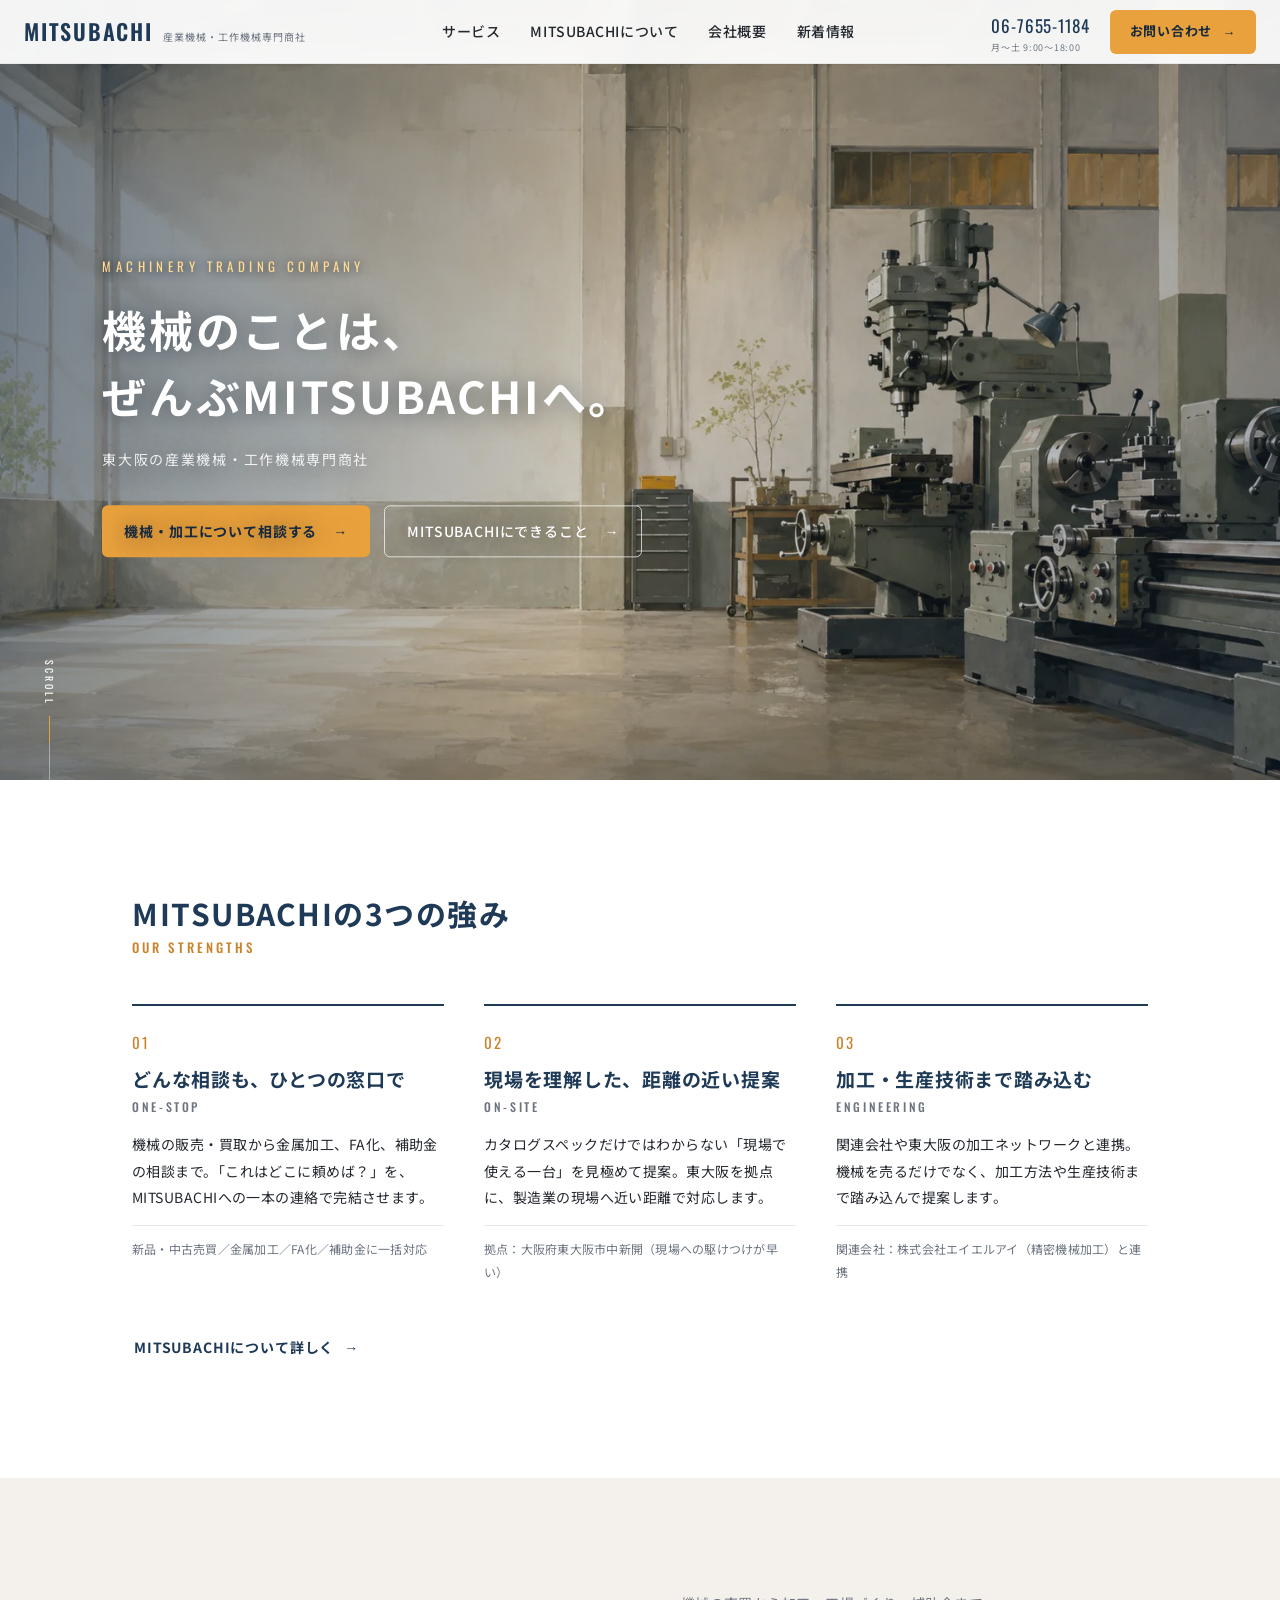
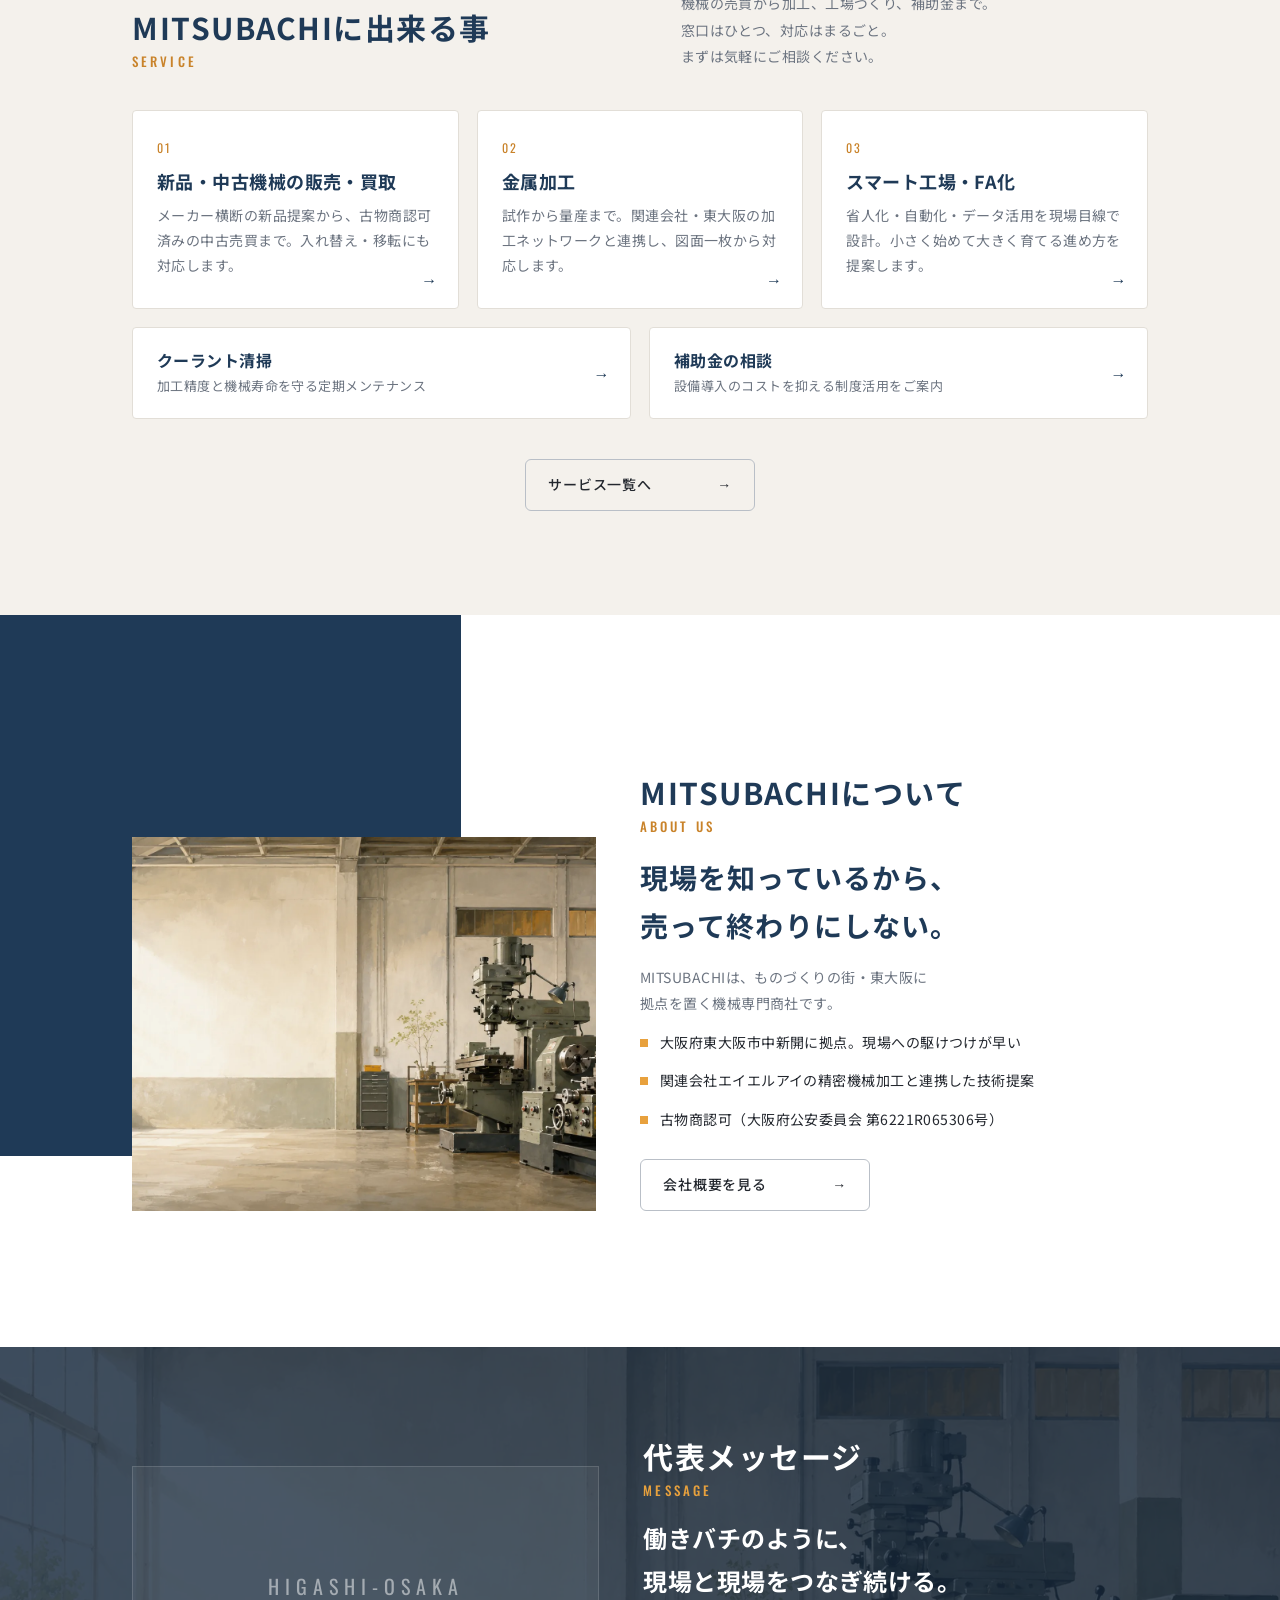
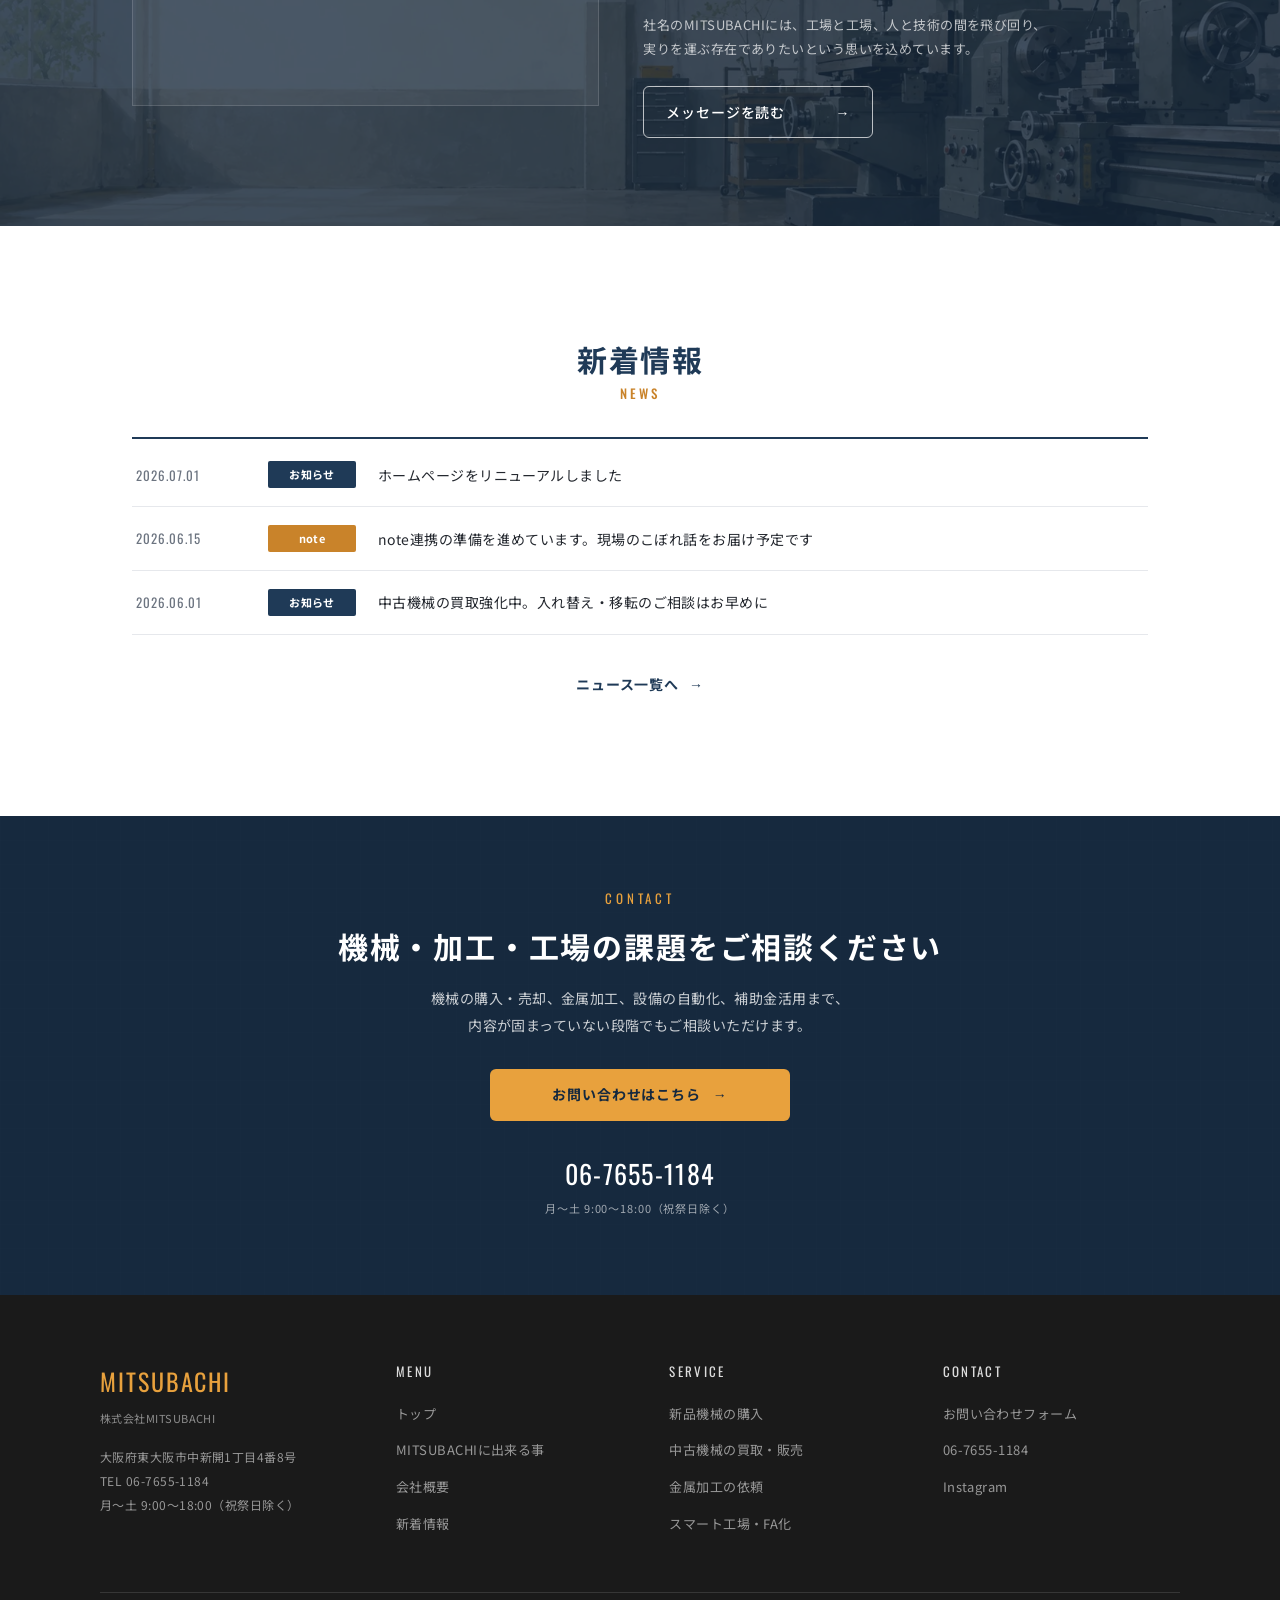
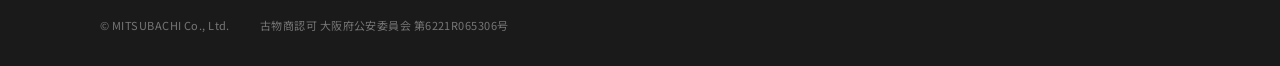
==== index.html @ b5f705f0 "Add files via upload" ====
<!DOCTYPE html>
<html lang="ja">
<head>
<meta charset="UTF-8">
<meta name="viewport" content="width=device-width, initial-scale=1.0">
<title>株式会社MITSUBACHI｜東大阪の産業機械・工作機械専門商社</title>
<meta name="description" content="株式会社MITSUBACHIは東大阪の産業機械・工作機械専門商社。新品・中古機械の売買、金属加工、スマート工場化、補助金相談まで、機械のことをまるごとご相談いただけます。">
<link rel="preconnect" href="https://fonts.googleapis.com">
<link rel="preconnect" href="https://fonts.gstatic.com" crossorigin>
<link href="https://fonts.googleapis.com/css2?family=Oswald:wght@400;500;600&family=Noto+Sans+JP:wght@400;500;700&display=swap" rel="stylesheet">
<link rel="stylesheet" href="css/style.css">
</head>
<body>

<!-- header: logo + PC nav + tel + CTA / SP burger drawer -->
<header class="hd">
  <a class="hd_logo" href="index.html">
    <span class="en">MITSUBACHI</span>
    <span class="ja">産業機械・工作機械専門商社</span>
  </a>
  <nav class="gnav" aria-label="メインメニュー">
    <a href="services.html">サービス</a>
    <a href="index.html#about">MITSUBACHIについて</a>
    <a href="company.html">会社概要</a>
    <a href="news.html">新着情報</a>
  </nav>
  <div class="hd_right">
    <a class="hd_tel" href="tel:0667551184">06-7655-1184<small>月〜土 9:00〜18:00</small></a>
    <a class="hd_cta" href="contact.html">お問い合わせ</a>
    <button class="burger" type="button" aria-label="メニューを開く" aria-expanded="false" aria-controls="drawer"><span></span><span></span><span></span></button>
  </div>
</header>
<nav class="drawer" id="drawer">
  <a href="index.html"><span class="en">TOP</span><span class="ja">トップ</span></a>
  <a href="services.html"><span class="en">SERVICE</span><span class="ja">MITSUBACHIに出来る事</span></a>
  <a href="company.html"><span class="en">COMPANY</span><span class="ja">会社概要</span></a>
  <a href="news.html"><span class="en">NEWS</span><span class="ja">新着情報</span></a>
  <a class="d_cta" href="contact.html">お問い合わせ</a>
</nav>

<!-- MV (LAYOUT-014: full-screen kenburns + right copy + scroll indicator) -->
<section class="mv">
  <div class="mv_bg" role="img" aria-label="自然光の入る倉庫に工作機械が並ぶ作業場"></div>
  <div class="mv_copy">
    <p class="en">MACHINERY TRADING COMPANY</p>
    <h1 class="big">機械のことは、<br><span class="nw">ぜんぶMITSUBACHIへ。</span></h1>
    <p class="sub">東大阪の産業機械・工作機械専門商社</p>
    <div class="mv_btns">
      <a class="btn" href="contact.html">機械・加工について相談する</a>
      <a class="btn gh w" href="#service">MITSUBACHIにできること</a>
    </div>
  </div>
  <div class="mv_scroll"><span class="t">SCROLL</span><span class="line"></span></div>
</section>

<!-- three strengths: always visible 3-column -->
<section class="axis">
  <div class="inner">
    <div class="sec-h"><div class="en">Our Strengths</div><span class="ja">MITSUBACHIの3つの強み</span></div>
    <div class="axis_grid">
      <div class="axis_item">
        <p class="num">01</p>
        <h3>どんな相談も、ひとつの窓口で</h3>
        <p class="en">ONE-STOP</p>
        <p class="a_body">機械の販売・買取から金属加工、FA化、補助金の相談まで。「これはどこに頼めば？」を、MITSUBACHIへの一本の連絡で完結させます。</p>
        <p class="a_note">新品・中古売買／金属加工／FA化／補助金に一括対応</p>
      </div>
      <div class="axis_item">
        <p class="num">02</p>
        <h3>現場を理解した、距離の近い提案</h3>
        <p class="en">ON-SITE</p>
        <p class="a_body">カタログスペックだけではわからない「現場で使える一台」を見極めて提案。東大阪を拠点に、製造業の現場へ近い距離で対応します。</p>
        <p class="a_note">拠点：大阪府東大阪市中新開（現場への駆けつけが早い）</p>
      </div>
      <div class="axis_item">
        <p class="num">03</p>
        <h3>加工・生産技術まで踏み込む</h3>
        <p class="en">ENGINEERING</p>
        <p class="a_body">関連会社や東大阪の加工ネットワークと連携。機械を売るだけでなく、加工方法や生産技術まで踏み込んで提案します。</p>
        <p class="a_note">関連会社：株式会社エイエルアイ（精密機械加工）と連携</p>
      </div>
    </div>
    <div class="axis_cta"><a class="tlink" href="company.html">MITSUBACHIについて詳しく</a></div>
  </div>
</section>

<!-- services: priority cards (主力3 + 補助2) -->
<section class="treat" id="service">
  <div class="inner">
    <div class="treat_head">
      <div class="sec-h"><div class="en">Service</div><span class="ja">MITSUBACHIに出来る事</span></div>
      <div class="treat_lead">
        <p>機械の売買から加工、工場づくり、補助金まで。<br class="br-pc">窓口はひとつ、対応はまるごと。<br class="br-pc">まずは気軽にご相談ください。</p>
      </div>
    </div>
    <div class="svc_main">
      <a class="tcard" href="services.html#buy">
        <span class="s_num">01</span>
        <span class="s_name">新品・中古機械の販売・買取</span>
        <span class="s_desc">メーカー横断の新品提案から、古物商認可済みの中古売買まで。入れ替え・移転にも対応します。</span>
        <span class="s_arrow" aria-hidden="true">→</span>
      </a>
      <a class="tcard" href="services.html#metal">
        <span class="s_num">02</span>
        <span class="s_name">金属加工</span>
        <span class="s_desc">試作から量産まで。関連会社・東大阪の加工ネットワークと連携し、図面一枚から対応します。</span>
        <span class="s_arrow" aria-hidden="true">→</span>
      </a>
      <a class="tcard" href="services.html#smart">
        <span class="s_num">03</span>
        <span class="s_name">スマート工場・FA化</span>
        <span class="s_desc">省人化・自動化・データ活用を現場目線で設計。小さく始めて大きく育てる進め方を提案します。</span>
        <span class="s_arrow" aria-hidden="true">→</span>
      </a>
    </div>
    <div class="svc_sub">
      <a class="tcard sm" href="services.html#coolant">
        <span class="s_body"><span class="s_name">クーラント清掃</span><span class="s_desc">加工精度と機械寿命を守る定期メンテナンス</span></span>
        <span class="s_arrow" aria-hidden="true">→</span>
      </a>
      <a class="tcard sm" href="services.html#subsidy">
        <span class="s_body"><span class="s_name">補助金の相談</span><span class="s_desc">設備導入のコストを抑える制度活用をご案内</span></span>
        <span class="s_arrow" aria-hidden="true">→</span>
      </a>
    </div>
    <div class="treat_cta"><a class="btn gh" href="services.html">サービス一覧へ</a></div>
  </div>
</section>

<!-- LAYOUT-014 product section: offset band 2col -> about -->
<section class="product" id="about">
  <div class="inner prod_flex">
    <div class="prod_img" role="img" aria-label="工作機械が並ぶ作業場"></div>
    <div class="prod_txt">
      <div class="sec-h"><div class="en">About Us</div><span class="ja">MITSUBACHIについて</span></div>
      <p class="bigcopy">現場を知っているから、<br>売って終わりにしない。</p>
      <p class="body">MITSUBACHIは、ものづくりの街・東大阪に<br class="br-pc">拠点を置く機械専門商社です。</p>
      <div class="li"><span class="dot"></span><span>大阪府東大阪市中新開に拠点。現場への駆けつけが早い</span></div>
      <div class="li"><span class="dot"></span><span>関連会社エイエルアイの精密機械加工と連携した技術提案</span></div>
      <div class="li"><span class="dot"></span><span>古物商認可（大阪府公安委員会 第6221R065306号）</span></div>
      <a class="btn gh" href="company.html">会社概要を見る</a>
    </div>
  </div>
</section>

<!-- LAYOUT-014 recruit-style photo band -> company message -->
<section class="band">
  <div class="inner band_flex">
    <div class="band_img"><span class="word">HIGASHI-OSAKA</span></div>
    <div class="band_txt">
      <div class="sec-h white"><div class="en">Message</div><span class="ja">代表メッセージ</span></div>
      <p class="copy">働きバチのように、<br>現場と現場をつなぎ続ける。</p>
      <p class="body">社名のMITSUBACHIには、工場と工場、人と技術の間を飛び回り、<br class="br-pc">実りを運ぶ存在でありたいという思いを込めています。</p>
      <a class="btn gh w" href="company.html#message">メッセージを読む</a>
    </div>
  </div>
</section>

<!-- DECO-011 news row list -->
<section class="news">
  <div class="inner">
    <div class="sec-h"><div class="en">News</div><span class="ja">新着情報</span></div>
    <div class="bar"></div>
    <a class="row" href="news.html"><span class="date">2026.07.01</span><span class="cat">お知らせ</span><span class="ttl">ホームページをリニューアルしました</span></a>
    <a class="row" href="news.html"><span class="date">2026.06.15</span><span class="cat honey">note</span><span class="ttl">note連携の準備を進めています。現場のこぼれ話をお届け予定です</span></a>
    <a class="row" href="news.html"><span class="date">2026.06.01</span><span class="cat">お知らせ</span><span class="ttl">中古機械の買取強化中。入れ替え・移転のご相談はお早めに</span></a>
    <div class="more"><a class="tlink" href="news.html">ニュース一覧へ</a></div>
  </div>
</section>

<!-- LAYOUT-010 dark CONTACT + large footer -->
<div class="dark">
  <section class="contactband">
    <div class="patbg pat"></div>
    <p class="sub">Contact</p>
    <h2 class="big2">機械・加工・工場の課題を<br class="br-sp">ご相談ください</h2>
    <p class="p">機械の購入・売却、金属加工、設備の自動化、補助金活用まで、<br class="br-pc">内容が固まっていない段階でもご相談いただけます。</p>
    <a class="btn" href="contact.html">お問い合わせはこちら</a>
    <a class="cb_tel" href="tel:0667551184">06-7655-1184<small>月〜土 9:00〜18:00（祝祭日除く）</small></a>
  </section>
  <footer class="footer">
    <div class="cols">
      <div class="flogo">
        <p class="en">MITSUBACHI</p>
        <p class="ja">株式会社MITSUBACHI</p>
        <p class="adr">大阪府東大阪市中新開1丁目4番8号<br>TEL 06-7655-1184<br>月〜土 9:00〜18:00（祝祭日除く）</p>
      </div>
      <div class="col">
        <p class="head">MENU</p>
        <a href="index.html">トップ</a>
        <a href="services.html">MITSUBACHIに出来る事</a>
        <a href="company.html">会社概要</a>
        <a href="news.html">新着情報</a>
      </div>
      <div class="col">
        <p class="head">SERVICE</p>
        <a href="services.html#buy">新品機械の購入</a>
        <a href="services.html#used">中古機械の買取・販売</a>
        <a href="services.html#metal">金属加工の依頼</a>
        <a href="services.html#smart">スマート工場・FA化</a>
      </div>
      <div class="col">
        <p class="head">CONTACT</p>
        <a href="contact.html">お問い合わせフォーム</a>
        <a href="tel:0667551184">06-7655-1184</a>
        <a href="https://www.instagram.com/yuika.yamaue/" target="_blank" rel="noopener">Instagram</a>
      </div>
    </div>
    <div class="copyrow">
      <span>© MITSUBACHI Co., Ltd.</span>
      <span>古物商認可 大阪府公安委員会 第6221R065306号</span>
    </div>
  </footer>
</div>

<script src="js/main.js"></script>
</body>
</html>
---- css/style.css ----
/* MITSUBACHI v2 - traced from kdm-company/reference catalog
   LAYOUT-014(013_nrf) + DECO-021/018/011/013/014/024 + LAYOUT-010 + PATTERN-003 */

:root{
  --navy:#1F3A57;
  --navy-deep:#16293e;
  --honey:#E8A13D;
  --honey-deep:#C9832A;
  --ink:#23272e;
  --muted:#6c7480;
  --line:#e6e8ec;
  --beige:#f4f1ec;
  --dark:#1a1a1a;
  --maxw:1080px;
}
*{box-sizing:border-box;margin:0;padding:0;}
html{scroll-behavior:smooth;scroll-padding-top:84px;}
body{font-family:'Noto Sans JP',sans-serif;color:var(--ink);background:#fff;line-height:1.9;font-size:15px;letter-spacing:.03em;overflow-wrap:break-word;-webkit-font-smoothing:antialiased;}
html,body{overflow-x:clip;}
a:focus-visible,button:focus-visible,summary:focus-visible{outline:2px solid var(--honey-deep);outline-offset:2px;}
img{max-width:100%;display:block;width:100%;height:100%;object-fit:cover;}
img.natural{width:auto;height:auto;object-fit:unset;}
a{color:inherit;text-decoration:none;}
ul{list-style:none;}
.inner{max-width:var(--maxw);margin:0 auto;padding:0 32px;}

/* responsive line-break control */
.br-pc{display:inline;}
.br-sp{display:none;}
.nw{white-space:nowrap;}

/* pattern-003 grid (from patterns/PATTERN-003.svg) */
.pat{background-image:url("data:image/svg+xml,%3Csvg xmlns='http://www.w3.org/2000/svg' width='24' height='24'%3E%3Cpath d='M24 0 H0 V24' fill='none' stroke='%23334155' stroke-opacity='0.14' stroke-width='1'/%3E%3C/svg%3E");background-size:24px 24px;background-repeat:repeat;}

/* section heading: ja main + en small label */
.sec-h{display:flex;flex-direction:column-reverse;gap:6px;}
.sec-h .ja{font-size:30px;font-weight:700;color:var(--navy);letter-spacing:.05em;line-height:1.4;}
.sec-h .en{font-family:'Oswald',sans-serif;font-size:13px;font-weight:500;letter-spacing:.24em;color:var(--honey-deep);text-transform:uppercase;line-height:1.2;}
.sec-h.white .ja{color:#fff;}
.sec-h.white .en{color:var(--honey);}

/* unified buttons: primary(honey) / .gh secondary(outline) / .tlink text link */
.btn{display:inline-flex;align-items:center;justify-content:space-between;gap:16px;min-width:230px;height:52px;padding:0 22px;border-radius:6px;
  background:var(--honey);color:var(--navy-deep);font-size:14px;font-weight:700;letter-spacing:.06em;transition:background .25s,color .25s,border-color .25s;}
.btn::after{content:"\2192";font-family:'Oswald',sans-serif;transition:transform .25s;}
.btn:hover{background:var(--honey-deep);color:#fff;}
.btn:hover::after{transform:translateX(3px);}
.btn.gh{background:transparent;border:1px solid #b9bfc7;color:var(--ink);font-weight:500;}
.btn.gh:hover{background:transparent;border-color:var(--navy);color:var(--navy);}
.btn.gh.w{border-color:rgba(255,255,255,.7);color:#fff;}
.btn.gh.w:hover{border-color:#fff;color:#fff;background:rgba(255,255,255,.1);}
.tlink{display:inline-flex;align-items:center;gap:10px;padding:6px 2px;font-size:14px;font-weight:700;color:var(--navy);letter-spacing:.06em;}
.tlink::after{content:"\2192";font-family:'Oswald',sans-serif;transition:transform .25s;}
.tlink:hover{text-decoration:underline;text-underline-offset:5px;}
.tlink:hover::after{transform:translateX(3px);}

/* ===== header: logo + tel + burger (LAYOUT-014) ===== */
.hd{position:fixed;top:0;left:0;right:0;z-index:100;display:flex;justify-content:space-between;align-items:center;gap:16px;height:64px;padding:0 24px;
  background:rgba(255,255,255,.94);border-bottom:1px solid var(--line);backdrop-filter:blur(6px);}
.hd_logo{display:flex;align-items:baseline;gap:10px;}
.hd_logo .en{font-family:'Oswald',sans-serif;font-size:22px;font-weight:600;letter-spacing:.08em;color:var(--navy);}
.hd_logo .ja{font-size:10px;color:var(--muted);letter-spacing:.1em;}
.hd_right{display:flex;align-items:center;gap:20px;}
.hd_tel{font-family:'Oswald',sans-serif;font-size:17px;letter-spacing:.05em;color:var(--navy);}
.hd_tel small{display:block;font-family:'Noto Sans JP',sans-serif;font-size:9px;color:var(--muted);letter-spacing:.08em;line-height:1.3;}
.gnav{display:flex;align-items:center;gap:2px;}
.gnav a{position:relative;display:inline-flex;align-items:center;height:44px;padding:0 14px;font-size:14px;font-weight:500;letter-spacing:.04em;color:var(--ink);transition:color .25s;}
.gnav a::after{content:"";position:absolute;left:14px;right:14px;bottom:6px;height:2px;background:var(--honey);transform:scaleX(0);transform-origin:left;transition:transform .25s;}
.gnav a:hover{color:var(--navy);}
.gnav a:hover::after{transform:scaleX(1);}
.hd_cta{display:inline-flex;align-items:center;gap:10px;height:44px;padding:0 20px;border-radius:6px;background:var(--honey);color:var(--navy-deep);font-size:13px;font-weight:700;letter-spacing:.06em;transition:background .25s,color .25s;}
.hd_cta::after{content:"\2192";font-family:'Oswald',sans-serif;}
.hd_cta:hover{background:var(--honey-deep);color:#fff;}
.burger{width:44px;height:44px;border:0;background:var(--navy);cursor:pointer;display:none;flex-direction:column;justify-content:center;align-items:center;gap:6px;}
.burger span{display:block;width:20px;height:2px;background:#fff;transition:transform .3s,opacity .3s;}
.burger.open span:nth-child(1){transform:translateY(8px) rotate(45deg);}
.burger.open span:nth-child(2){opacity:0;}
.burger.open span:nth-child(3){transform:translateY(-8px) rotate(-45deg);}

/* full-screen drawer nav (LAYOUT-014: 実物は全画面ドロワー+CONTACT) */
.drawer{position:fixed;inset:0;z-index:99;background:var(--navy-deep);color:#fff;display:flex;flex-direction:column;justify-content:center;align-items:center;gap:8px;
  opacity:0;pointer-events:none;transition:opacity .35s;}
.drawer.open{opacity:1;pointer-events:auto;}
.drawer a{display:block;padding:14px 20px;text-align:center;}
.drawer .en{display:block;font-family:'Oswald',sans-serif;font-size:26px;font-weight:500;letter-spacing:.1em;text-transform:uppercase;}
.drawer .ja{display:block;font-size:11px;color:rgba(255,255,255,.55);letter-spacing:.14em;margin-top:2px;}
.drawer a:hover .en{color:var(--honey);}
.drawer .d_cta{margin-top:26px;background:var(--honey);color:var(--navy-deep);padding:16px 60px;font-weight:700;letter-spacing:.1em;border-radius:6px;}

/* ===== MV: full-screen kenburns + right copy + scroll line (LAYOUT-014) ===== */
.mv{position:relative;height:92vh;max-height:780px;min-height:540px;overflow:hidden;background:var(--navy-deep);}
.mv_bg{position:absolute;inset:0;background:url(../images/hero.webp) center/cover no-repeat;}
.mv_bg::after{content:"";position:absolute;inset:0;background:linear-gradient(285deg,rgba(22,41,62,.42) 0%,rgba(22,41,62,.16) 50%,rgba(22,41,62,.64) 100%);}
.mv_copy{position:absolute;top:52%;left:8%;transform:translateY(-50%);color:#fff;text-align:left;text-shadow:0 2px 24px rgba(10,20,32,.5);}
.mv_copy .en{font-family:'Oswald',sans-serif;font-size:13px;letter-spacing:.34em;color:#FFD98F;margin-bottom:18px;text-shadow:0 1px 10px rgba(10,20,32,.8);}
.mv_copy .big{font-size:44px;font-weight:700;line-height:1.5;letter-spacing:.06em;}
.mv_copy .sub{margin-top:18px;font-size:14px;letter-spacing:.12em;color:rgba(255,255,255,.88);}
.mv_btns{display:flex;flex-wrap:wrap;gap:14px;margin-top:32px;}
.mv_scroll{position:absolute;left:40px;bottom:0;display:flex;flex-direction:column;align-items:center;gap:10px;color:#fff;}
.mv_scroll .t{font-family:'Oswald',sans-serif;font-size:10px;letter-spacing:.3em;writing-mode:vertical-rl;}
.mv_scroll .line{width:1px;height:64px;background:rgba(255,255,255,.4);position:relative;overflow:hidden;}
.mv_scroll .line::after{content:"";position:absolute;top:0;left:0;width:100%;height:42%;background:var(--honey);}

/* ===== three strengths: always visible 3-column (旧DECO-021を静的化) ===== */
.axis{padding:112px 0;}
.axis_grid{display:grid;grid-template-columns:repeat(3,1fr);gap:40px;margin-top:48px;}
.axis_item{border-top:2px solid var(--navy);padding-top:22px;}
.axis_item .num{font-family:'Oswald',sans-serif;font-size:15px;letter-spacing:.12em;color:var(--honey-deep);}
.axis_item h3{font-size:19px;font-weight:700;color:var(--navy);letter-spacing:.04em;line-height:1.6;margin:8px 0 2px;}
.axis_item .en{font-family:'Oswald',sans-serif;font-size:12px;font-weight:500;letter-spacing:.22em;color:var(--muted);text-transform:uppercase;margin-bottom:12px;}
.axis_item .a_body{font-size:14px;color:var(--ink);}
.axis_item .a_note{margin-top:14px;padding-top:12px;border-top:1px solid var(--line);font-size:12px;color:var(--muted);letter-spacing:.02em;}
.axis_cta{margin-top:44px;}

/* ===== DECO-018 square link panels (services) ===== */
.treat{background:var(--beige);padding:112px 0 104px;}
.treat_head{display:flex;justify-content:space-between;align-items:flex-end;margin-bottom:40px;gap:40px;}
.treat_lead{flex:0 0 46%;}
.treat_lead p{font-size:14px;color:var(--muted);}
.svc_main{display:grid;grid-template-columns:repeat(3,1fr);gap:18px;}
.svc_sub{display:grid;grid-template-columns:repeat(2,1fr);gap:18px;margin-top:18px;}
.tcard{position:relative;display:flex;flex-direction:column;gap:8px;background:#fff;border:1px solid #e2ded7;border-radius:4px;padding:26px 24px 30px;transition:border-color .25s,background .25s;}
.tcard .s_num{font-family:'Oswald',sans-serif;font-size:12px;letter-spacing:.18em;color:var(--honey-deep);}
.tcard .s_name{font-size:18px;font-weight:700;color:var(--navy);line-height:1.5;}
.tcard .s_desc{font-size:14px;color:var(--muted);line-height:1.8;}
.tcard .s_arrow{position:absolute;right:20px;bottom:14px;font-family:'Oswald',sans-serif;font-size:16px;color:var(--navy);transition:transform .25s;}
.tcard:hover{border-color:var(--navy);background:#fdfcf8;}
.tcard:hover .s_arrow{transform:translateX(4px);}
.tcard.sm{flex-direction:row;align-items:center;padding:20px 56px 20px 24px;}
.tcard.sm .s_body{display:flex;flex-direction:column;gap:2px;}
.tcard.sm .s_name{font-size:16px;}
.tcard.sm .s_desc{font-size:13px;}
.tcard.sm .s_arrow{bottom:auto;top:50%;transform:translateY(-50%);}
.tcard.sm:hover .s_arrow{transform:translateY(-50%) translateX(4px);}
.treat_cta{display:flex;justify-content:center;margin-top:40px;}

/* ===== product/about: offset band 2col (LAYOUT-014) ===== */
.product{position:relative;padding:112px 0 64px;}
.product::before{content:"";position:absolute;top:0;left:0;width:36%;height:82%;background:var(--navy);}
.prod_flex{position:relative;display:flex;justify-content:space-between;gap:44px;}
.prod_img{flex:1;margin-top:110px;min-height:300px;background:url(../images/hero.webp) center/cover;}
.prod_txt{width:50%;padding-top:44px;}
.prod_txt .bigcopy{font-size:28px;font-weight:700;color:var(--navy);line-height:1.7;margin:20px 0 14px;letter-spacing:.04em;}
.prod_txt .body{font-size:14px;color:var(--muted);}
.prod_txt .li{display:flex;gap:12px;align-items:baseline;margin-top:12px;font-size:14px;}
.prod_txt .li .dot{width:8px;height:8px;background:var(--honey);flex-shrink:0;transform:translateY(-1px);}
.prod_txt .btn{margin-top:26px;}

/* ===== recruit-style photo band -> company invite (LAYOUT-014) ===== */
.band{position:relative;margin-top:72px;padding:88px 0;background:var(--navy-deep);color:#fff;overflow:hidden;}
.band::before{content:"";position:absolute;inset:0;background:url(../images/hero.webp) center/cover;opacity:.18;}
.band_flex{position:relative;display:flex;gap:44px;align-items:center;}
.band_img{width:46%;min-height:240px;background:rgba(255,255,255,.06);border:1px solid rgba(255,255,255,.14);display:flex;align-items:center;justify-content:center;}
.band_img .word{font-family:'Oswald',sans-serif;font-size:20px;letter-spacing:.3em;color:rgba(255,255,255,.5);}
.band_txt{flex:1;}
.band_txt .copy{font-size:24px;font-weight:700;line-height:1.8;margin:18px 0 10px;}
.band_txt .body{font-size:13px;color:rgba(255,255,255,.7);}
.band_txt .btn{margin-top:24px;}

/* ===== DECO-011 news row list ===== */
.news{padding:112px 0;}
.news .sec-h{text-align:center;align-items:center;margin-bottom:36px;}
.news .bar{height:2px;background:var(--navy);margin-bottom:4px;}
.news .row{display:flex;align-items:center;gap:22px;padding:18px 4px;border-bottom:1px solid var(--line);transition:background .2s;}
.news .row:hover{background:#f7f8fa;}
.news .date{width:110px;flex:none;font-family:'Oswald',sans-serif;font-size:13px;letter-spacing:.08em;color:var(--muted);}
.news .cat{flex:none;width:88px;text-align:center;padding:3px 0;font-size:11px;font-weight:700;color:#fff;background:var(--navy);border-radius:2px;}
.news .cat.honey{background:var(--honey-deep);}
.news .ttl{flex:1;font-size:14px;}
.news .more{display:flex;justify-content:center;margin-top:30px;}

/* ===== DECO-014 contact guidance block ===== */
.cguide{max-width:680px;margin:96px auto;padding:52px 36px;text-align:center;background:#f6f8fa;border-radius:6px;border:1px solid var(--line);}
.cguide h2{font-size:20px;font-weight:700;color:var(--navy);letter-spacing:.06em;margin-bottom:28px;}
.cguide .cta{display:inline-flex;align-items:center;justify-content:center;gap:14px;width:340px;max-width:90%;height:56px;border-radius:6px;
  background:var(--honey);color:var(--navy-deep);font-size:15px;font-weight:700;letter-spacing:.1em;margin-bottom:26px;transition:background .25s,color .25s;}
.cguide .cta::after{content:"\2192";font-family:'Oswald',sans-serif;transition:transform .25s;}
.cguide .cta:hover{background:var(--honey-deep);color:#fff;}
.cguide .cta:hover::after{transform:translateX(3px);}
.cguide .telnote{font-size:12px;color:var(--muted);margin-bottom:6px;letter-spacing:.06em;}
.cguide .tel{display:block;font-family:'Oswald',sans-serif;font-size:32px;letter-spacing:.06em;color:var(--navy);margin-bottom:20px;}
.cguide .note{font-size:12px;color:var(--muted);}
.cguide .note a{text-decoration:underline;text-underline-offset:3px;}

/* ===== LAYOUT-010 dark CONTACT + large footer ===== */
.dark{background:var(--dark);color:#fff;}
.contactband{position:relative;min-height:380px;display:flex;flex-direction:column;align-items:center;justify-content:center;text-align:center;
  background:var(--navy-deep);overflow:hidden;padding:70px 24px;}
.contactband .patbg{position:absolute;inset:0;opacity:.5;}
.contactband .sub{position:relative;font-family:'Oswald',sans-serif;font-size:13px;letter-spacing:.3em;color:var(--honey);margin-bottom:14px;text-transform:uppercase;}
.contactband .big2{position:relative;font-size:30px;font-weight:700;letter-spacing:.06em;line-height:1.5;margin-bottom:16px;}
.contactband .p{position:relative;font-size:14px;color:rgba(255,255,255,.78);margin-bottom:30px;}
.contactband .btn{position:relative;min-width:300px;justify-content:center;gap:12px;}
.cb_tel{position:relative;margin-top:22px;display:inline-flex;flex-direction:column;align-items:center;padding:6px 16px;font-family:'Oswald',sans-serif;font-size:26px;letter-spacing:.05em;color:#fff;}
.cb_tel small{font-family:'Noto Sans JP',sans-serif;font-size:11px;color:rgba(255,255,255,.6);letter-spacing:.08em;}
.footer{padding:64px 40px 30px;}
.footer .cols{max-width:var(--maxw);margin:0 auto;display:grid;grid-template-columns:260px repeat(3,1fr);gap:36px;}
.footer .flogo .en{font-family:'Oswald',sans-serif;font-size:24px;letter-spacing:.08em;color:var(--honey);}
.footer .flogo .ja{font-size:11px;color:rgba(255,255,255,.5);margin-top:4px;}
.footer .flogo .adr{font-size:12px;color:rgba(255,255,255,.55);margin-top:16px;line-height:2;}
.footer .col .head{font-family:'Oswald',sans-serif;font-size:13px;letter-spacing:.18em;color:rgba(255,255,255,.85);margin-bottom:18px;}
.footer .col a{display:block;font-size:13px;color:rgba(255,255,255,.55);margin-bottom:12px;transition:color .2s;}
.footer .col a:hover{color:var(--honey);}
.footer .copyrow{max-width:var(--maxw);margin:44px auto 0;display:flex;gap:30px;align-items:center;font-size:11px;color:rgba(255,255,255,.4);border-top:1px solid rgba(255,255,255,.12);padding-top:22px;}

/* ===== sub pages ===== */
.pghero{position:relative;margin-top:64px;padding:84px 0 60px;background:var(--navy-deep);color:#fff;overflow:hidden;}
.pghero .patbg{position:absolute;inset:0;opacity:.45;}
.pghero .inner{position:relative;}
.pghero .en{font-family:'Oswald',sans-serif;font-size:13px;font-weight:500;letter-spacing:.3em;color:var(--honey);text-transform:uppercase;}
.pghero .ja{font-size:32px;font-weight:700;letter-spacing:.06em;margin-top:8px;line-height:1.3;}

/* DECO-024 alternating service blocks */
.svc{padding:96px 0 112px;}
.blk{display:flex;gap:56px;align-items:center;margin-bottom:96px;}
.blk.rev{flex-direction:row-reverse;}
.blk:last-child{margin-bottom:0;}
.blk .img{flex:0 0 44%;min-height:260px;border-radius:6px;position:relative;display:flex;align-items:center;justify-content:center;background:var(--beige);overflow:hidden;}
.blk .img .word{font-family:'Oswald',sans-serif;font-size:20px;letter-spacing:.26em;color:var(--navy);opacity:.45;}
.blk .txt{flex:1;}
.tagpill{display:inline-block;padding:3px 14px;border:1px solid var(--honey-deep);border-radius:3px;background:#fff;font-size:11px;font-weight:700;letter-spacing:.1em;color:var(--honey-deep);margin-bottom:14px;}
.svclogo{font-size:24px;font-weight:700;color:var(--navy);letter-spacing:.05em;margin-bottom:14px;}
.svclogo .en{display:block;font-family:'Oswald',sans-serif;font-size:12px;font-weight:500;letter-spacing:.28em;color:var(--honey-deep);margin-bottom:6px;text-transform:uppercase;}
.blk .p{font-size:14px;color:var(--muted);margin-bottom:8px;}
.blk .rowbtn{display:flex;gap:12px;margin-top:20px;align-items:center;flex-wrap:wrap;}
.pillbtn{display:inline-flex;align-items:center;gap:12px;padding:0 24px;height:46px;background:transparent;border:1px solid #b9bfc7;border-radius:6px;font-size:13px;letter-spacing:.06em;color:var(--ink);transition:border-color .25s,color .25s;}
.pillbtn::after{content:"\2192";font-family:'Oswald',sans-serif;transition:transform .25s;}
.pillbtn:hover{border-color:var(--navy);color:var(--navy);}
.pillbtn:hover::after{transform:translateX(3px);}
.svc_note{max-width:var(--maxw);margin:70px auto 0;padding:20px 32px;border:1px solid var(--line);font-size:12px;color:var(--muted);}

/* DECO-013 person overflow message card */
.ceo{max-width:var(--maxw);margin:96px auto;padding:0 32px;position:relative;}
.ceo .card{background:#fff;border-radius:6px;border:1px solid var(--line);box-shadow:0 2px 10px rgba(31,58,87,.06);padding:60px;min-height:320px;width:88%;}
.ceo .card .en{font-family:'Oswald',sans-serif;font-size:13px;letter-spacing:.3em;color:var(--honey-deep);margin-bottom:20px;}
.ceo .card h2{font-size:26px;font-weight:700;color:var(--navy);line-height:1.7;margin-bottom:24px;letter-spacing:.04em;}
.ceo .card .body{font-size:14px;color:var(--muted);max-width:60%;}
.ceo .card .sign{margin-top:26px;font-size:14px;font-weight:700;color:var(--navy);}
.ceo .card .sign small{font-weight:400;color:var(--muted);margin-right:10px;font-size:12px;}
.ceo .person{position:absolute;right:32px;bottom:0;width:260px;height:340px;background:var(--beige);border-radius:6px 6px 0 0;display:flex;align-items:center;justify-content:center;}
.ceo .person .word{font-size:11px;color:var(--muted);letter-spacing:.2em;text-align:center;line-height:2;}

/* company table */
.cmp{padding:24px 0 112px;}
.cmp table{width:100%;max-width:820px;margin:34px auto 0;border-collapse:collapse;}
.cmp th,.cmp td{padding:22px 16px;border-bottom:1px solid var(--line);font-size:14px;text-align:left;vertical-align:top;}
.cmp th{width:200px;font-weight:700;color:var(--navy);letter-spacing:.06em;}
.partner{background:var(--beige);padding:96px 0;}
.partner .pcard{max-width:820px;margin:34px auto 0;background:#fff;border:1px solid #e2ded7;padding:40px 44px;}
.partner .pcard h3{font-size:18px;color:var(--navy);margin-bottom:12px;}
.partner .pcard p{font-size:14px;color:var(--muted);}

/* contact form */
.cwrap{padding:96px 0;display:grid;grid-template-columns:1.6fr 1fr;gap:48px;max-width:var(--maxw);margin:0 auto;padding-left:32px;padding-right:32px;}
.form .frow{margin-bottom:22px;}
.form label{display:block;font-size:13px;font-weight:700;color:var(--navy);margin-bottom:8px;letter-spacing:.06em;}
.form .req{display:inline-block;margin-left:10px;padding:1px 8px;background:var(--honey-deep);color:#fff;font-size:10px;border-radius:2px;letter-spacing:.1em;}
.form input,.form select,.form textarea{width:100%;padding:13px 14px;border:1px solid #d4d8de;background:#fafbfc;font-size:14px;font-family:inherit;}
.form input:focus,.form select:focus,.form textarea:focus{outline:2px solid var(--navy);background:#fff;}
.form textarea{min-height:170px;resize:vertical;}
.form .submit{margin-top:28px;}
.form .submit button{width:100%;max-width:340px;height:58px;border:0;background:var(--honey);color:var(--navy-deep);font-size:15px;font-weight:700;letter-spacing:.12em;cursor:pointer;transition:background .25s;}
.form .submit button:hover{background:var(--honey-deep);color:#fff;}
.cside .scard{border:1px solid var(--line);padding:30px 28px;margin-bottom:20px;}
.cside .scard.navy{background:var(--navy-deep);color:#fff;border:0;}
.cside .scard h3{font-size:15px;letter-spacing:.08em;margin-bottom:12px;}
.cside .scard p{font-size:13px;color:var(--muted);}
.cside .scard.navy p{color:rgba(255,255,255,.7);}
.cside .tel{display:block;font-family:'Oswald',sans-serif;font-size:30px;letter-spacing:.05em;color:var(--honey);margin:10px 0 6px;}
.cside .hours{font-size:12px;color:rgba(255,255,255,.6);}
.cside .lbtn{display:inline-flex;align-items:center;gap:10px;margin-top:14px;padding:0 22px;height:44px;border:1px solid #c8ccd2;border-radius:6px;font-size:12px;transition:border-color .25s,color .25s;}
.cside .lbtn::after{content:"\2192";font-family:'Oswald',sans-serif;}
.cside .lbtn:hover{border-color:var(--navy);color:var(--navy);}

/* faq rows (DECO-011 row rhythm) */
.faq{padding:0 0 112px;}
.faq .bar{height:2px;background:var(--navy);margin-bottom:4px;}
.faq details{border-bottom:1px solid var(--line);}
.faq summary{display:flex;gap:18px;align-items:baseline;padding:20px 4px;cursor:pointer;font-size:15px;font-weight:700;color:var(--navy);list-style:none;}
.faq summary::-webkit-details-marker{display:none;}
.faq summary .q{font-family:'Oswald',sans-serif;font-size:18px;color:var(--honey-deep);flex:none;}
.faq .a{padding:0 4px 22px 40px;font-size:14px;color:var(--muted);}

/* fade-in on scroll (class added by JS) */
.fx{opacity:0;transform:translateY(14px);transition:opacity .55s ease,transform .55s ease;}
.fx.in{opacity:1;transform:none;}
@media (prefers-reduced-motion: reduce){
  html{scroll-behavior:auto;}
  *,*::before,*::after{animation:none !important;transition:none !important;}
  .fx{opacity:1;transform:none;}
}

/* ===== responsive ===== */
@media(max-width:1240px){
  .hd_logo .ja{display:none;}
}
@media(max-width:1080px){
  .hd_tel{display:none;}
}
@media(max-width:900px){
  .gnav{display:none;}
  .burger{display:flex;}
  .footer .cols{grid-template-columns:1fr 1fr;}
  .cwrap{grid-template-columns:1fr;}
  .axis_grid{grid-template-columns:1fr;gap:28px;margin-top:36px;}
  .svc_main,.svc_sub{grid-template-columns:1fr;}
  .svc_sub{margin-top:14px;}
}
@media(max-width:600px){
  body{font-size:14px;}
  .inner{padding:0 20px;}
  .sec-h .ja{font-size:24px;}
  .hd{height:58px;padding:0 14px;}
  .hd_tel{display:none;}
  .mv{height:85vh;max-height:620px;min-height:460px;}
  .mv_copy{left:20px;right:20px;}
  .mv_copy .big{font-size:27px;letter-spacing:.04em;}
  .mv_scroll{left:20px;}
  .mv_btns{flex-direction:column;align-items:stretch;gap:10px;}
  .mv_btns .btn{width:100%;min-width:0;}
  .hd_cta{display:none;}
  .axis{padding:70px 0;}
  .treat{padding:70px 0 64px;}
  .treat_head{flex-direction:column;align-items:flex-start;gap:18px;}
  .treat_lead{flex:auto;}
  .tcard{padding:22px 20px 26px;}
  .tcard.sm{padding:18px 52px 18px 20px;}
  .product{padding:70px 0 40px;}
  .product::before{width:70%;height:34%;}
  .prod_flex{flex-direction:column;}
  .prod_img{margin-top:0;width:100%;}
  .prod_txt{width:100%;padding-top:30px;}
  .band_flex{flex-direction:column;}
  .band_img{width:100%;}
  .news{padding:70px 0;}
  .news .row{flex-wrap:wrap;gap:8px 14px;}
  .news .date{order:1;width:auto;}
  .news .cat{order:2;}
  .news .ttl{order:3;flex:1 1 100%;}
  .contactband .big2{font-size:22px;}
  .contactband .btn{min-width:0;width:100%;max-width:340px;}
  .footer{padding:48px 20px 26px;}
  .footer .cols{grid-template-columns:1fr 1fr;gap:26px;}
  .footer .copyrow{flex-direction:column;align-items:flex-start;gap:8px;}
  .pghero .ja{font-size:24px;}
  .blk,.blk.rev{flex-direction:column;gap:24px;margin-bottom:64px;}
  .blk .img{flex:auto;width:100%;min-height:190px;}
  .ceo .card{width:100%;padding:34px 24px;}
  .ceo .card .body{max-width:100%;}
  .ceo .person{position:static;width:200px;height:180px;margin:24px auto 0;border-radius:12px;}
  .cguide{margin:64px 16px;padding:36px 20px;}
  .cguide .tel{font-size:28px;}
  .cguide .cta{width:100%;max-width:100%;}
  .cmp th{width:104px;}
  .cmp th,.cmp td{padding:16px 10px;font-size:13px;}
  .axis_grid{gap:24px;}
  .prod_txt .bigcopy{font-size:22px;}
  .band_txt .copy{font-size:20px;}
  .svclogo{font-size:20px;}
  .ceo .card h2{font-size:21px;}
  .form .submit button{max-width:100%;}
  .br-pc{display:none;}
  .br-sp{display:inline;}
}
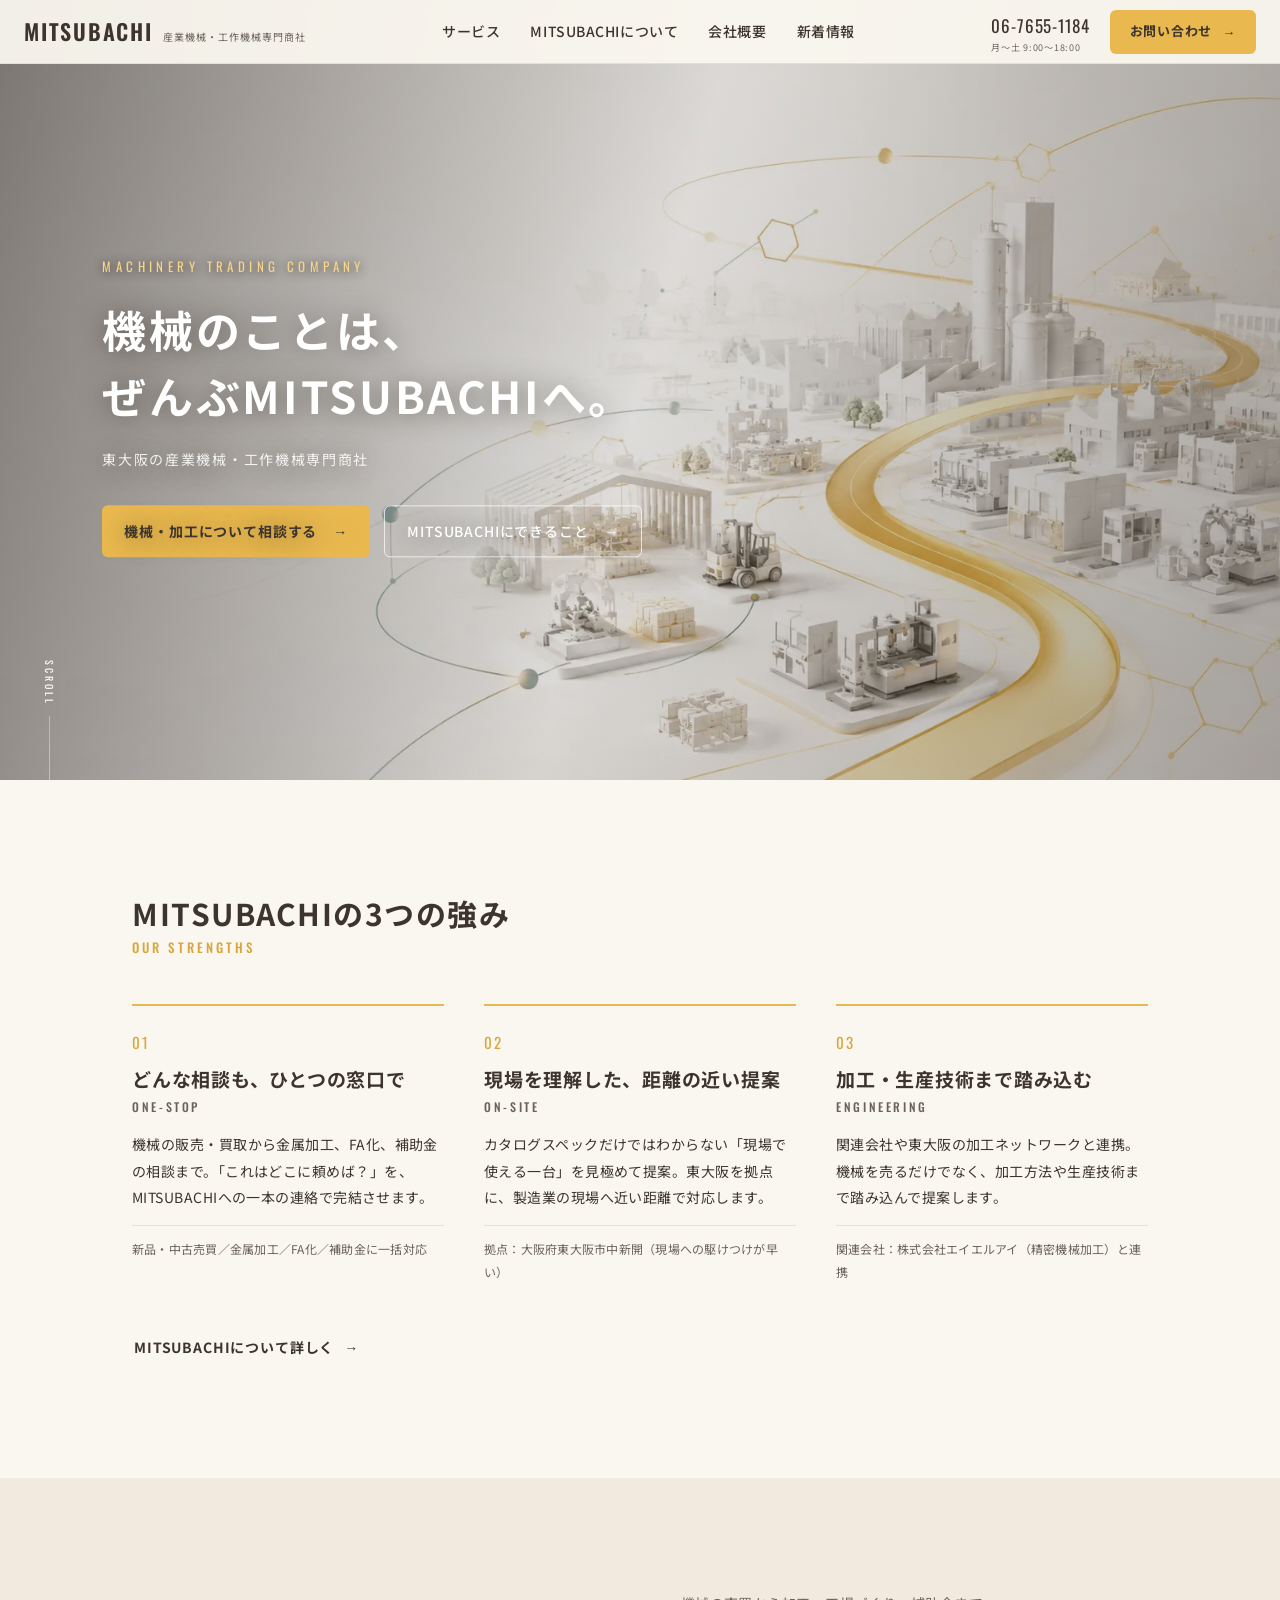
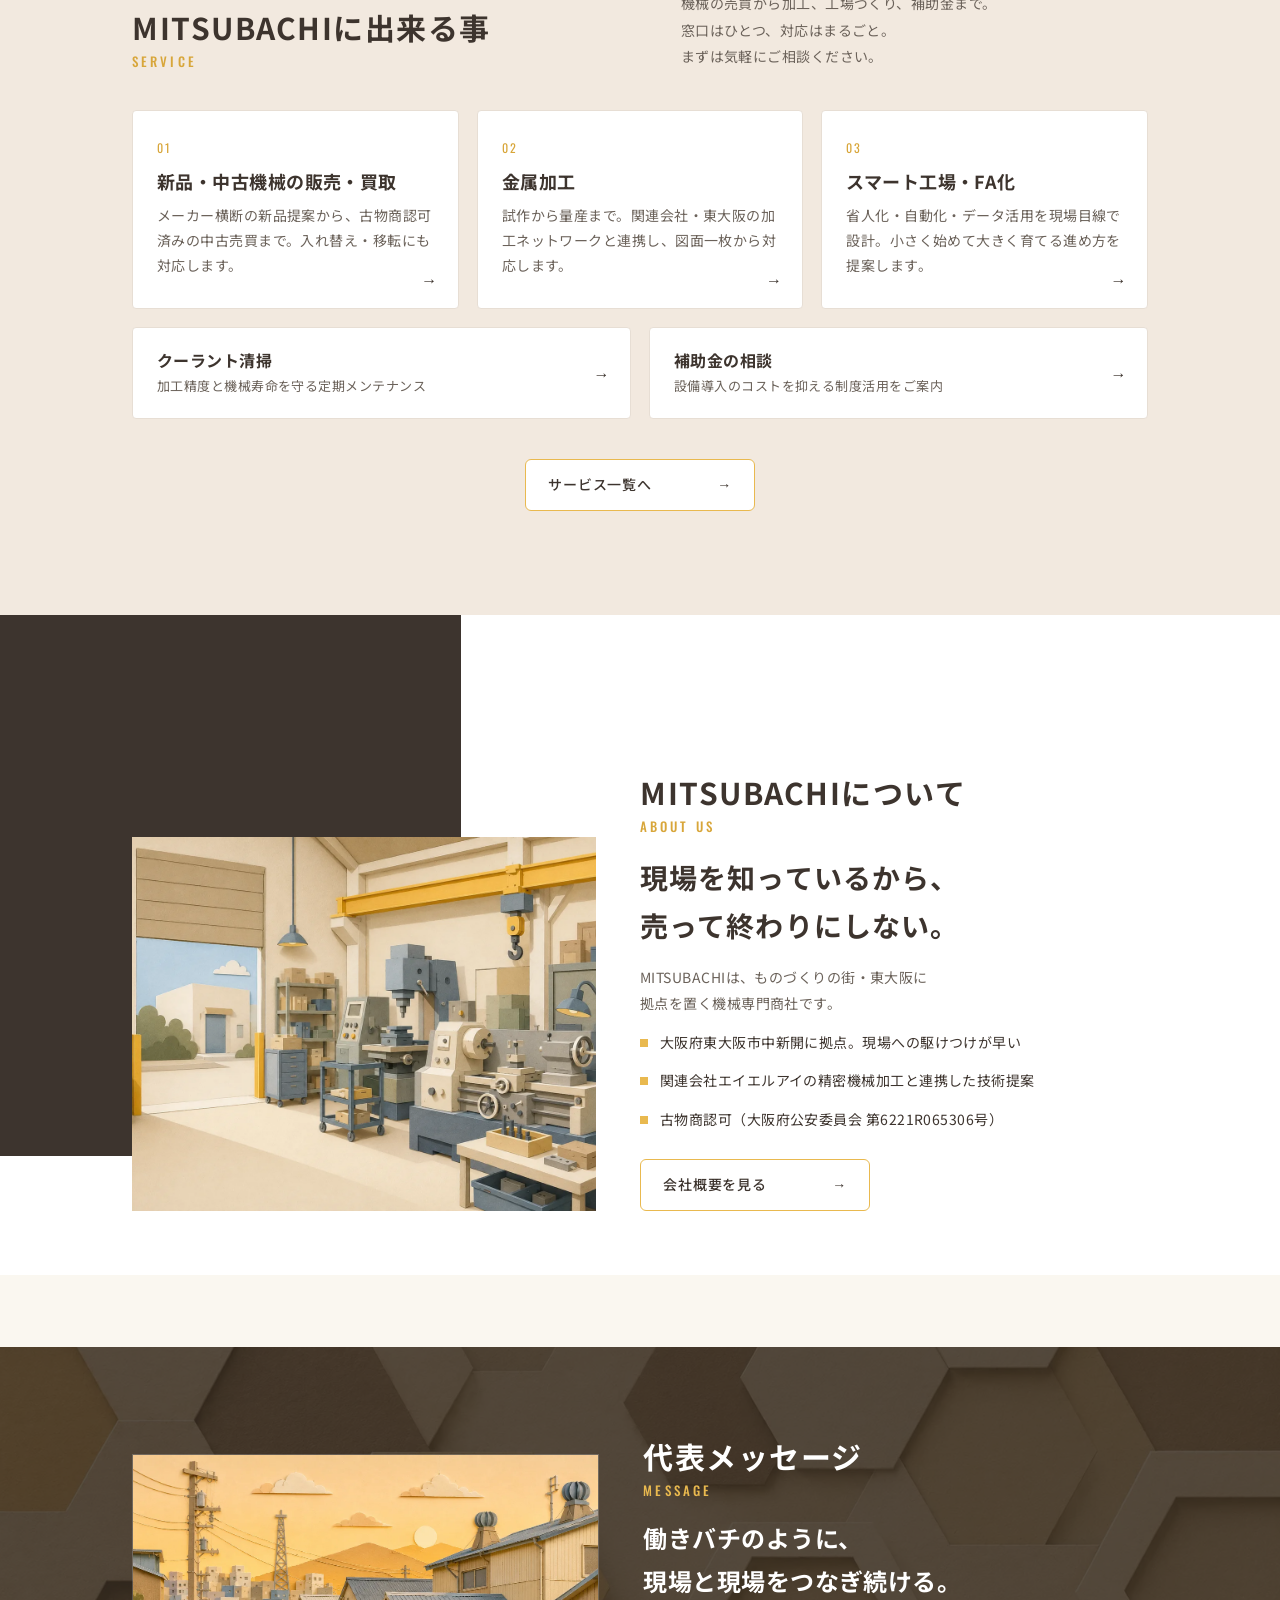
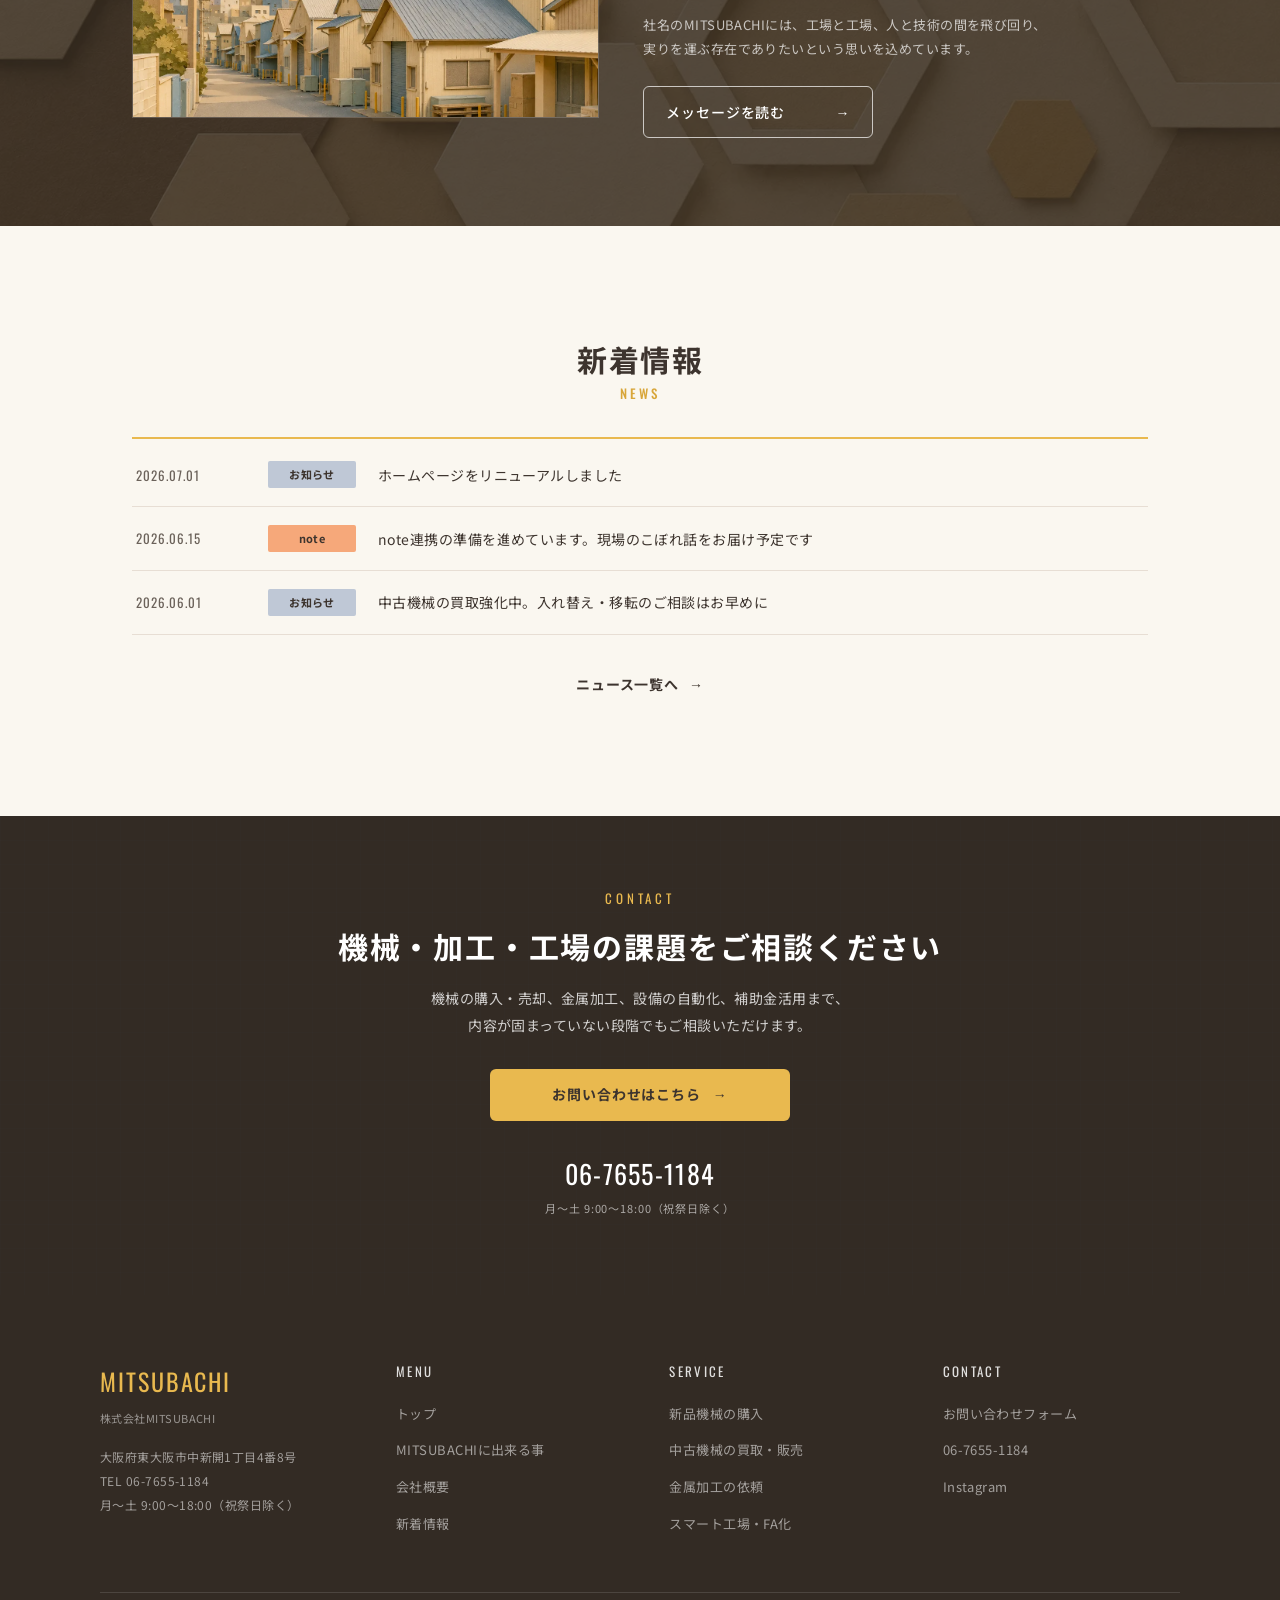
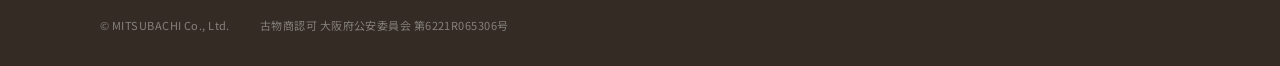
==== commit b7e8d764: "Add files via upload" ====
--- a/index.html
+++ b/index.html
@@ -8,6 +8,8 @@
 <link rel="preconnect" href="https://fonts.googleapis.com">
 <link rel="preconnect" href="https://fonts.gstatic.com" crossorigin>
 <link href="https://fonts.googleapis.com/css2?family=Oswald:wght@400;500;600&family=Noto+Sans+JP:wght@400;500;700&display=swap" rel="stylesheet">
+<link rel="icon" type="image/png" href="images/favicon.png">
+<link rel="apple-touch-icon" href="images/apple-touch-icon.png">
 <link rel="stylesheet" href="css/style.css">
 </head>
 <body>
@@ -40,7 +42,7 @@
 
 <!-- MV (LAYOUT-014: full-screen kenburns + right copy + scroll indicator) -->
 <section class="mv">
-  <div class="mv_bg" role="img" aria-label="自然光の入る倉庫に工作機械が並ぶ作業場"></div>
+  <div class="mv_bg" role="img" aria-label="ペーパークラフト風の街並みと道のイラスト"></div>
   <div class="mv_copy">
     <p class="en">MACHINERY TRADING COMPANY</p>
     <h1 class="big">機械のことは、<br><span class="nw">ぜんぶMITSUBACHIへ。</span></h1>
@@ -146,7 +148,7 @@
 <!-- LAYOUT-014 recruit-style photo band -> company message -->
 <section class="band">
   <div class="inner band_flex">
-    <div class="band_img"><span class="word">HIGASHI-OSAKA</span></div>
+    <div class="band_img"><img src="images/town.webp" alt="夕暮れの東大阪の町工場の町並み（ペーパークラフト風イラスト）" loading="lazy"></div>
     <div class="band_txt">
       <div class="sec-h white"><div class="en">Message</div><span class="ja">代表メッセージ</span></div>
       <p class="copy">働きバチのように、<br>現場と現場をつなぎ続ける。</p>
--- a/css/style.css
+++ b/css/style.css
@@ -2,20 +2,23 @@
    LAYOUT-014(013_nrf) + DECO-021/018/011/013/014/024 + LAYOUT-010 + PATTERN-003 */
 
 :root{
-  --navy:#1F3A57;
-  --navy-deep:#16293e;
-  --honey:#E8A13D;
-  --honey-deep:#C9832A;
-  --ink:#23272e;
-  --muted:#6c7480;
-  --line:#e6e8ec;
-  --beige:#f4f1ec;
-  --dark:#1a1a1a;
+  --navy:#3D342E;
+  --navy-deep:#332B24;
+  --honey:#E9B94F;
+  --honey-deep:#D8A63A;
+  --ink:#3D342E;
+  --muted:#6B625A;
+  --line:#E7DED4;
+  --beige:#F2E9DF;
+  --dark:#332B24;
+  --bg:#FAF7F0;
+  --accent:#F6A87A;
+  --support:#BFC8D6;
   --maxw:1080px;
 }
 *{box-sizing:border-box;margin:0;padding:0;}
 html{scroll-behavior:smooth;scroll-padding-top:84px;}
-body{font-family:'Noto Sans JP',sans-serif;color:var(--ink);background:#fff;line-height:1.9;font-size:15px;letter-spacing:.03em;overflow-wrap:break-word;-webkit-font-smoothing:antialiased;}
+body{font-family:'Noto Sans JP',sans-serif;color:var(--ink);background:var(--bg);line-height:1.9;font-size:15px;letter-spacing:.03em;overflow-wrap:break-word;-webkit-font-smoothing:antialiased;}
 html,body{overflow-x:clip;}
 a:focus-visible,button:focus-visible,summary:focus-visible{outline:2px solid var(--honey-deep);outline-offset:2px;}
 img{max-width:100%;display:block;width:100%;height:100%;object-fit:cover;}
@@ -41,13 +44,13 @@
 
 /* unified buttons: primary(honey) / .gh secondary(outline) / .tlink text link */
 .btn{display:inline-flex;align-items:center;justify-content:space-between;gap:16px;min-width:230px;height:52px;padding:0 22px;border-radius:6px;
-  background:var(--honey);color:var(--navy-deep);font-size:14px;font-weight:700;letter-spacing:.06em;transition:background .25s,color .25s,border-color .25s;}
+  background:var(--honey);color:var(--ink);font-size:14px;font-weight:700;letter-spacing:.06em;transition:background .25s,color .25s,border-color .25s;}
 .btn::after{content:"\2192";font-family:'Oswald',sans-serif;transition:transform .25s;}
-.btn:hover{background:var(--honey-deep);color:#fff;}
+.btn:hover{background:var(--honey-deep);color:var(--ink);}
 .btn:hover::after{transform:translateX(3px);}
-.btn.gh{background:transparent;border:1px solid #b9bfc7;color:var(--ink);font-weight:500;}
-.btn.gh:hover{background:transparent;border-color:var(--navy);color:var(--navy);}
-.btn.gh.w{border-color:rgba(255,255,255,.7);color:#fff;}
+.btn.gh{background:#fff;border:1px solid var(--honey);color:var(--ink);font-weight:500;}
+.btn.gh:hover{background:#FAF3DD;border-color:var(--honey-deep);color:var(--ink);}
+.btn.gh.w{background:transparent;border-color:rgba(255,255,255,.7);color:#fff;}
 .btn.gh.w:hover{border-color:#fff;color:#fff;background:rgba(255,255,255,.1);}
 .tlink{display:inline-flex;align-items:center;gap:10px;padding:6px 2px;font-size:14px;font-weight:700;color:var(--navy);letter-spacing:.06em;}
 .tlink::after{content:"\2192";font-family:'Oswald',sans-serif;transition:transform .25s;}
@@ -56,7 +59,7 @@
 
 /* ===== header: logo + tel + burger (LAYOUT-014) ===== */
 .hd{position:fixed;top:0;left:0;right:0;z-index:100;display:flex;justify-content:space-between;align-items:center;gap:16px;height:64px;padding:0 24px;
-  background:rgba(255,255,255,.94);border-bottom:1px solid var(--line);backdrop-filter:blur(6px);}
+  background:rgba(250,247,240,.94);border-bottom:1px solid var(--line);backdrop-filter:blur(6px);}
 .hd_logo{display:flex;align-items:baseline;gap:10px;}
 .hd_logo .en{font-family:'Oswald',sans-serif;font-size:22px;font-weight:600;letter-spacing:.08em;color:var(--navy);}
 .hd_logo .ja{font-size:10px;color:var(--muted);letter-spacing:.1em;}
@@ -68,9 +71,9 @@
 .gnav a::after{content:"";position:absolute;left:14px;right:14px;bottom:6px;height:2px;background:var(--honey);transform:scaleX(0);transform-origin:left;transition:transform .25s;}
 .gnav a:hover{color:var(--navy);}
 .gnav a:hover::after{transform:scaleX(1);}
-.hd_cta{display:inline-flex;align-items:center;gap:10px;height:44px;padding:0 20px;border-radius:6px;background:var(--honey);color:var(--navy-deep);font-size:13px;font-weight:700;letter-spacing:.06em;transition:background .25s,color .25s;}
+.hd_cta{display:inline-flex;align-items:center;gap:10px;height:44px;padding:0 20px;border-radius:6px;background:var(--honey);color:var(--ink);font-size:13px;font-weight:700;letter-spacing:.06em;transition:background .25s,color .25s;}
 .hd_cta::after{content:"\2192";font-family:'Oswald',sans-serif;}
-.hd_cta:hover{background:var(--honey-deep);color:#fff;}
+.hd_cta:hover{background:var(--honey-deep);color:var(--ink);}
 .burger{width:44px;height:44px;border:0;background:var(--navy);cursor:pointer;display:none;flex-direction:column;justify-content:center;align-items:center;gap:6px;}
 .burger span{display:block;width:20px;height:2px;background:#fff;transition:transform .3s,opacity .3s;}
 .burger.open span:nth-child(1){transform:translateY(8px) rotate(45deg);}
@@ -90,9 +93,9 @@
 /* ===== MV: full-screen kenburns + right copy + scroll line (LAYOUT-014) ===== */
 .mv{position:relative;height:92vh;max-height:780px;min-height:540px;overflow:hidden;background:var(--navy-deep);}
 .mv_bg{position:absolute;inset:0;background:url(../images/hero.webp) center/cover no-repeat;}
-.mv_bg::after{content:"";position:absolute;inset:0;background:linear-gradient(285deg,rgba(22,41,62,.42) 0%,rgba(22,41,62,.16) 50%,rgba(22,41,62,.64) 100%);}
-.mv_copy{position:absolute;top:52%;left:8%;transform:translateY(-50%);color:#fff;text-align:left;text-shadow:0 2px 24px rgba(10,20,32,.5);}
-.mv_copy .en{font-family:'Oswald',sans-serif;font-size:13px;letter-spacing:.34em;color:#FFD98F;margin-bottom:18px;text-shadow:0 1px 10px rgba(10,20,32,.8);}
+.mv_bg::after{content:"";position:absolute;inset:0;background:linear-gradient(285deg,rgba(51,43,36,.42) 0%,rgba(51,43,36,.16) 50%,rgba(51,43,36,.64) 100%);}
+.mv_copy{position:absolute;top:52%;left:8%;transform:translateY(-50%);color:#fff;text-align:left;text-shadow:0 2px 24px rgba(45,35,25,.5);}
+.mv_copy .en{font-family:'Oswald',sans-serif;font-size:13px;letter-spacing:.34em;color:#F3D48A;margin-bottom:18px;text-shadow:0 1px 10px rgba(45,35,25,.8);}
 .mv_copy .big{font-size:44px;font-weight:700;line-height:1.5;letter-spacing:.06em;}
 .mv_copy .sub{margin-top:18px;font-size:14px;letter-spacing:.12em;color:rgba(255,255,255,.88);}
 .mv_btns{display:flex;flex-wrap:wrap;gap:14px;margin-top:32px;}
@@ -104,7 +107,7 @@
 /* ===== three strengths: always visible 3-column (旧DECO-021を静的化) ===== */
 .axis{padding:112px 0;}
 .axis_grid{display:grid;grid-template-columns:repeat(3,1fr);gap:40px;margin-top:48px;}
-.axis_item{border-top:2px solid var(--navy);padding-top:22px;}
+.axis_item{border-top:2px solid var(--honey);padding-top:22px;}
 .axis_item .num{font-family:'Oswald',sans-serif;font-size:15px;letter-spacing:.12em;color:var(--honey-deep);}
 .axis_item h3{font-size:19px;font-weight:700;color:var(--navy);letter-spacing:.04em;line-height:1.6;margin:8px 0 2px;}
 .axis_item .en{font-family:'Oswald',sans-serif;font-size:12px;font-weight:500;letter-spacing:.22em;color:var(--muted);text-transform:uppercase;margin-bottom:12px;}
@@ -119,12 +122,12 @@
 .treat_lead p{font-size:14px;color:var(--muted);}
 .svc_main{display:grid;grid-template-columns:repeat(3,1fr);gap:18px;}
 .svc_sub{display:grid;grid-template-columns:repeat(2,1fr);gap:18px;margin-top:18px;}
-.tcard{position:relative;display:flex;flex-direction:column;gap:8px;background:#fff;border:1px solid #e2ded7;border-radius:4px;padding:26px 24px 30px;transition:border-color .25s,background .25s;}
+.tcard{position:relative;display:flex;flex-direction:column;gap:8px;background:#fff;border:1px solid var(--line);border-radius:4px;padding:26px 24px 30px;transition:border-color .25s,background .25s;}
 .tcard .s_num{font-family:'Oswald',sans-serif;font-size:12px;letter-spacing:.18em;color:var(--honey-deep);}
 .tcard .s_name{font-size:18px;font-weight:700;color:var(--navy);line-height:1.5;}
 .tcard .s_desc{font-size:14px;color:var(--muted);line-height:1.8;}
 .tcard .s_arrow{position:absolute;right:20px;bottom:14px;font-family:'Oswald',sans-serif;font-size:16px;color:var(--navy);transition:transform .25s;}
-.tcard:hover{border-color:var(--navy);background:#fdfcf8;}
+.tcard:hover{border-color:var(--honey-deep);background:#FAF3DD;}
 .tcard:hover .s_arrow{transform:translateX(4px);}
 .tcard.sm{flex-direction:row;align-items:center;padding:20px 56px 20px 24px;}
 .tcard.sm .s_body{display:flex;flex-direction:column;gap:2px;}
@@ -135,10 +138,10 @@
 .treat_cta{display:flex;justify-content:center;margin-top:40px;}
 
 /* ===== product/about: offset band 2col (LAYOUT-014) ===== */
-.product{position:relative;padding:112px 0 64px;}
+.product{position:relative;padding:112px 0 64px;background:#fff;}
 .product::before{content:"";position:absolute;top:0;left:0;width:36%;height:82%;background:var(--navy);}
 .prod_flex{position:relative;display:flex;justify-content:space-between;gap:44px;}
-.prod_img{flex:1;margin-top:110px;min-height:300px;background:url(../images/hero.webp) center/cover;}
+.prod_img{flex:1;margin-top:110px;min-height:300px;background:url(../images/about.webp) center/cover;}
 .prod_txt{width:50%;padding-top:44px;}
 .prod_txt .bigcopy{font-size:28px;font-weight:700;color:var(--navy);line-height:1.7;margin:20px 0 14px;letter-spacing:.04em;}
 .prod_txt .body{font-size:14px;color:var(--muted);}
@@ -148,7 +151,7 @@
 
 /* ===== recruit-style photo band -> company invite (LAYOUT-014) ===== */
 .band{position:relative;margin-top:72px;padding:88px 0;background:var(--navy-deep);color:#fff;overflow:hidden;}
-.band::before{content:"";position:absolute;inset:0;background:url(../images/hero.webp) center/cover;opacity:.18;}
+.band::before{content:"";position:absolute;inset:0;background:url(../images/band.webp) center/cover;opacity:.18;}
 .band_flex{position:relative;display:flex;gap:44px;align-items:center;}
 .band_img{width:46%;min-height:240px;background:rgba(255,255,255,.06);border:1px solid rgba(255,255,255,.14);display:flex;align-items:center;justify-content:center;}
 .band_img .word{font-family:'Oswald',sans-serif;font-size:20px;letter-spacing:.3em;color:rgba(255,255,255,.5);}
@@ -160,22 +163,22 @@
 /* ===== DECO-011 news row list ===== */
 .news{padding:112px 0;}
 .news .sec-h{text-align:center;align-items:center;margin-bottom:36px;}
-.news .bar{height:2px;background:var(--navy);margin-bottom:4px;}
+.news .bar{height:2px;background:var(--honey);margin-bottom:4px;}
 .news .row{display:flex;align-items:center;gap:22px;padding:18px 4px;border-bottom:1px solid var(--line);transition:background .2s;}
-.news .row:hover{background:#f7f8fa;}
+.news .row:hover{background:#F5EEE1;}
 .news .date{width:110px;flex:none;font-family:'Oswald',sans-serif;font-size:13px;letter-spacing:.08em;color:var(--muted);}
-.news .cat{flex:none;width:88px;text-align:center;padding:3px 0;font-size:11px;font-weight:700;color:#fff;background:var(--navy);border-radius:2px;}
-.news .cat.honey{background:var(--honey-deep);}
+.news .cat{flex:none;width:88px;text-align:center;padding:3px 0;font-size:11px;font-weight:700;color:var(--ink);background:var(--support);border-radius:2px;}
+.news .cat.honey{background:var(--accent);}
 .news .ttl{flex:1;font-size:14px;}
 .news .more{display:flex;justify-content:center;margin-top:30px;}
 
 /* ===== DECO-014 contact guidance block ===== */
-.cguide{max-width:680px;margin:96px auto;padding:52px 36px;text-align:center;background:#f6f8fa;border-radius:6px;border:1px solid var(--line);}
+.cguide{max-width:680px;margin:96px auto;padding:52px 36px;text-align:center;background:var(--beige);border-radius:6px;border:1px solid var(--line);}
 .cguide h2{font-size:20px;font-weight:700;color:var(--navy);letter-spacing:.06em;margin-bottom:28px;}
 .cguide .cta{display:inline-flex;align-items:center;justify-content:center;gap:14px;width:340px;max-width:90%;height:56px;border-radius:6px;
-  background:var(--honey);color:var(--navy-deep);font-size:15px;font-weight:700;letter-spacing:.1em;margin-bottom:26px;transition:background .25s,color .25s;}
+  background:var(--honey);color:var(--ink);font-size:15px;font-weight:700;letter-spacing:.1em;margin-bottom:26px;transition:background .25s,color .25s;}
 .cguide .cta::after{content:"\2192";font-family:'Oswald',sans-serif;transition:transform .25s;}
-.cguide .cta:hover{background:var(--honey-deep);color:#fff;}
+.cguide .cta:hover{background:var(--honey-deep);color:var(--ink);}
 .cguide .cta:hover::after{transform:translateX(3px);}
 .cguide .telnote{font-size:12px;color:var(--muted);margin-bottom:6px;letter-spacing:.06em;}
 .cguide .tel{display:block;font-family:'Oswald',sans-serif;font-size:32px;letter-spacing:.06em;color:var(--navy);margin-bottom:20px;}
@@ -223,15 +226,15 @@
 .svclogo .en{display:block;font-family:'Oswald',sans-serif;font-size:12px;font-weight:500;letter-spacing:.28em;color:var(--honey-deep);margin-bottom:6px;text-transform:uppercase;}
 .blk .p{font-size:14px;color:var(--muted);margin-bottom:8px;}
 .blk .rowbtn{display:flex;gap:12px;margin-top:20px;align-items:center;flex-wrap:wrap;}
-.pillbtn{display:inline-flex;align-items:center;gap:12px;padding:0 24px;height:46px;background:transparent;border:1px solid #b9bfc7;border-radius:6px;font-size:13px;letter-spacing:.06em;color:var(--ink);transition:border-color .25s,color .25s;}
+.pillbtn{display:inline-flex;align-items:center;gap:12px;padding:0 24px;height:46px;background:#fff;border:1px solid var(--honey);border-radius:6px;font-size:13px;letter-spacing:.06em;color:var(--ink);transition:border-color .25s,color .25s;}
 .pillbtn::after{content:"\2192";font-family:'Oswald',sans-serif;transition:transform .25s;}
-.pillbtn:hover{border-color:var(--navy);color:var(--navy);}
+.pillbtn:hover{background:#FAF3DD;border-color:var(--honey-deep);color:var(--ink);}
 .pillbtn:hover::after{transform:translateX(3px);}
 .svc_note{max-width:var(--maxw);margin:70px auto 0;padding:20px 32px;border:1px solid var(--line);font-size:12px;color:var(--muted);}
 
 /* DECO-013 person overflow message card */
 .ceo{max-width:var(--maxw);margin:96px auto;padding:0 32px;position:relative;}
-.ceo .card{background:#fff;border-radius:6px;border:1px solid var(--line);box-shadow:0 2px 10px rgba(31,58,87,.06);padding:60px;min-height:320px;width:88%;}
+.ceo .card{background:#fff;border-radius:6px;border:1px solid var(--line);box-shadow:0 2px 10px rgba(61,52,46,.08);padding:60px;min-height:320px;width:88%;}
 .ceo .card .en{font-family:'Oswald',sans-serif;font-size:13px;letter-spacing:.3em;color:var(--honey-deep);margin-bottom:20px;}
 .ceo .card h2{font-size:26px;font-weight:700;color:var(--navy);line-height:1.7;margin-bottom:24px;letter-spacing:.04em;}
 .ceo .card .body{font-size:14px;color:var(--muted);max-width:60%;}
@@ -239,6 +242,8 @@
 .ceo .card .sign small{font-weight:400;color:var(--muted);margin-right:10px;font-size:12px;}
 .ceo .person{position:absolute;right:32px;bottom:0;width:260px;height:340px;background:var(--beige);border-radius:6px 6px 0 0;display:flex;align-items:center;justify-content:center;}
 .ceo .person .word{font-size:11px;color:var(--muted);letter-spacing:.2em;text-align:center;line-height:2;}
+.ceo .person{overflow:hidden;}
+.ceo .person img{object-position:top;}
 
 /* company table */
 .cmp{padding:24px 0 112px;}
@@ -246,7 +251,7 @@
 .cmp th,.cmp td{padding:22px 16px;border-bottom:1px solid var(--line);font-size:14px;text-align:left;vertical-align:top;}
 .cmp th{width:200px;font-weight:700;color:var(--navy);letter-spacing:.06em;}
 .partner{background:var(--beige);padding:96px 0;}
-.partner .pcard{max-width:820px;margin:34px auto 0;background:#fff;border:1px solid #e2ded7;padding:40px 44px;}
+.partner .pcard{max-width:820px;margin:34px auto 0;background:#fff;border:1px solid var(--line);padding:40px 44px;}
 .partner .pcard h3{font-size:18px;color:var(--navy);margin-bottom:12px;}
 .partner .pcard p{font-size:14px;color:var(--muted);}
 
@@ -254,13 +259,13 @@
 .cwrap{padding:96px 0;display:grid;grid-template-columns:1.6fr 1fr;gap:48px;max-width:var(--maxw);margin:0 auto;padding-left:32px;padding-right:32px;}
 .form .frow{margin-bottom:22px;}
 .form label{display:block;font-size:13px;font-weight:700;color:var(--navy);margin-bottom:8px;letter-spacing:.06em;}
-.form .req{display:inline-block;margin-left:10px;padding:1px 8px;background:var(--honey-deep);color:#fff;font-size:10px;border-radius:2px;letter-spacing:.1em;}
-.form input,.form select,.form textarea{width:100%;padding:13px 14px;border:1px solid #d4d8de;background:#fafbfc;font-size:14px;font-family:inherit;}
-.form input:focus,.form select:focus,.form textarea:focus{outline:2px solid var(--navy);background:#fff;}
+.form .req{display:inline-block;margin-left:10px;padding:1px 8px;background:var(--accent);color:var(--ink);font-size:10px;border-radius:2px;letter-spacing:.1em;}
+.form input,.form select,.form textarea{width:100%;padding:13px 14px;border:1px solid var(--line);background:#fff;font-size:14px;font-family:inherit;}
+.form input:focus,.form select:focus,.form textarea:focus{outline:2px solid var(--honey-deep);background:#fff;}
 .form textarea{min-height:170px;resize:vertical;}
 .form .submit{margin-top:28px;}
-.form .submit button{width:100%;max-width:340px;height:58px;border:0;background:var(--honey);color:var(--navy-deep);font-size:15px;font-weight:700;letter-spacing:.12em;cursor:pointer;transition:background .25s;}
-.form .submit button:hover{background:var(--honey-deep);color:#fff;}
+.form .submit button{width:100%;max-width:340px;height:58px;border:0;background:var(--honey);color:var(--ink);font-size:15px;font-weight:700;letter-spacing:.12em;cursor:pointer;transition:background .25s;}
+.form .submit button:hover{background:var(--honey-deep);color:var(--ink);}
 .cside .scard{border:1px solid var(--line);padding:30px 28px;margin-bottom:20px;}
 .cside .scard.navy{background:var(--navy-deep);color:#fff;border:0;}
 .cside .scard h3{font-size:15px;letter-spacing:.08em;margin-bottom:12px;}
@@ -268,13 +273,13 @@
 .cside .scard.navy p{color:rgba(255,255,255,.7);}
 .cside .tel{display:block;font-family:'Oswald',sans-serif;font-size:30px;letter-spacing:.05em;color:var(--honey);margin:10px 0 6px;}
 .cside .hours{font-size:12px;color:rgba(255,255,255,.6);}
-.cside .lbtn{display:inline-flex;align-items:center;gap:10px;margin-top:14px;padding:0 22px;height:44px;border:1px solid #c8ccd2;border-radius:6px;font-size:12px;transition:border-color .25s,color .25s;}
+.cside .lbtn{display:inline-flex;align-items:center;gap:10px;margin-top:14px;padding:0 22px;height:44px;border:1px solid var(--honey);border-radius:6px;font-size:12px;transition:border-color .25s,color .25s;}
 .cside .lbtn::after{content:"\2192";font-family:'Oswald',sans-serif;}
-.cside .lbtn:hover{border-color:var(--navy);color:var(--navy);}
+.cside .lbtn:hover{border-color:var(--honey-deep);color:var(--ink);}
 
 /* faq rows (DECO-011 row rhythm) */
 .faq{padding:0 0 112px;}
-.faq .bar{height:2px;background:var(--navy);margin-bottom:4px;}
+.faq .bar{height:2px;background:var(--honey);margin-bottom:4px;}
 .faq details{border-bottom:1px solid var(--line);}
 .faq summary{display:flex;gap:18px;align-items:baseline;padding:20px 4px;cursor:pointer;font-size:15px;font-weight:700;color:var(--navy);list-style:none;}
 .faq summary::-webkit-details-marker{display:none;}
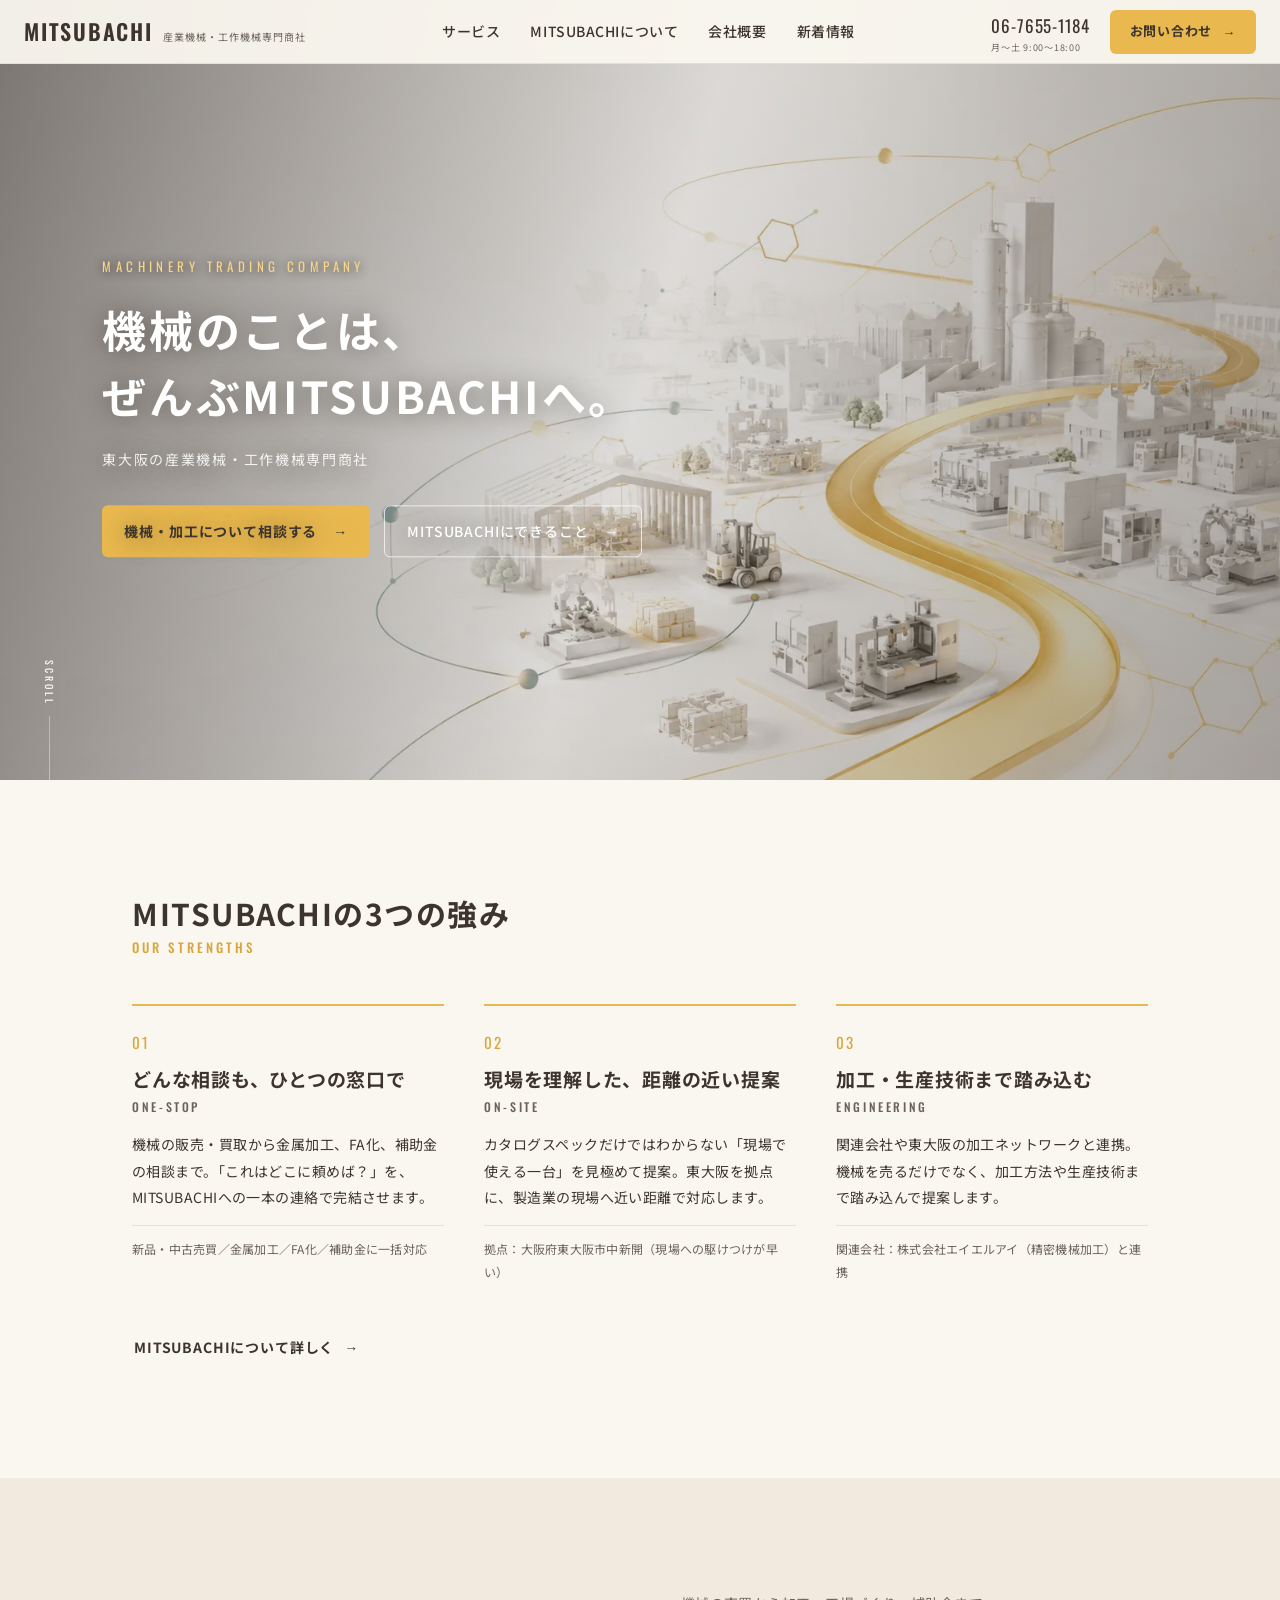
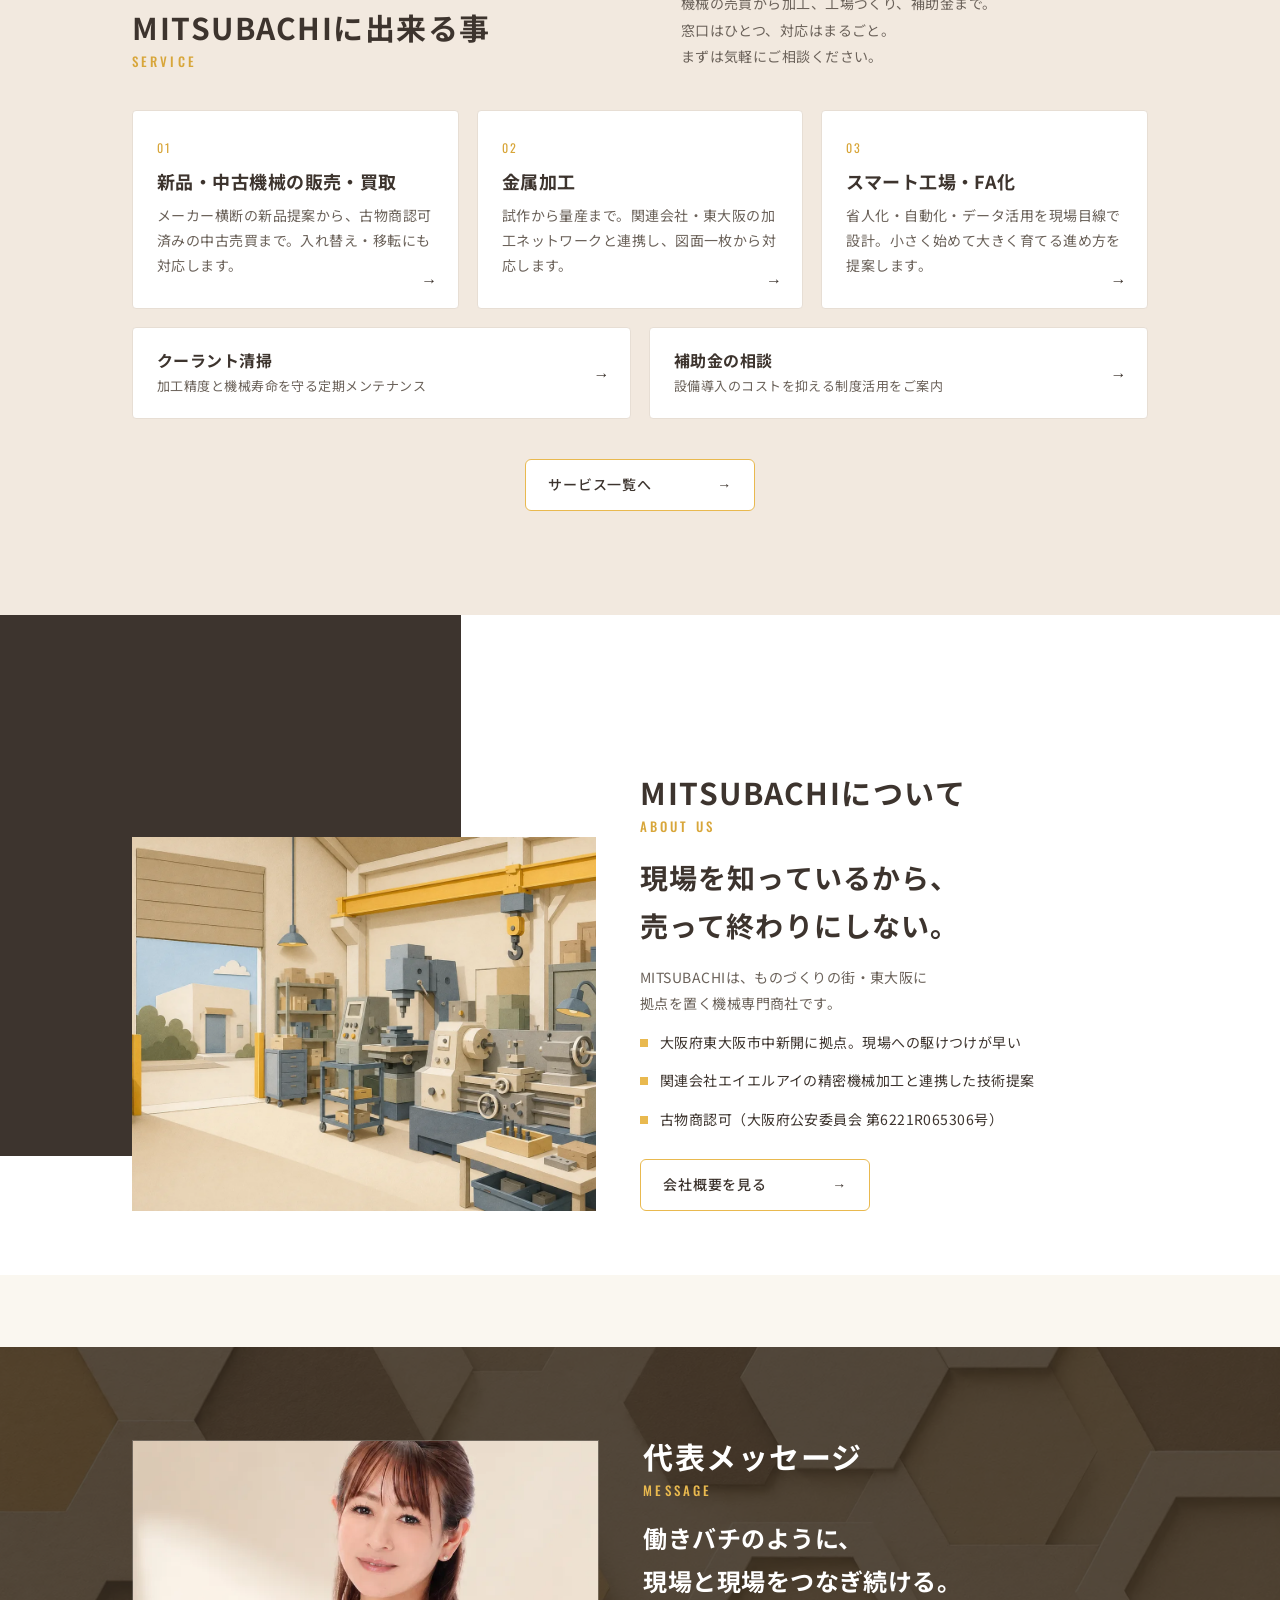
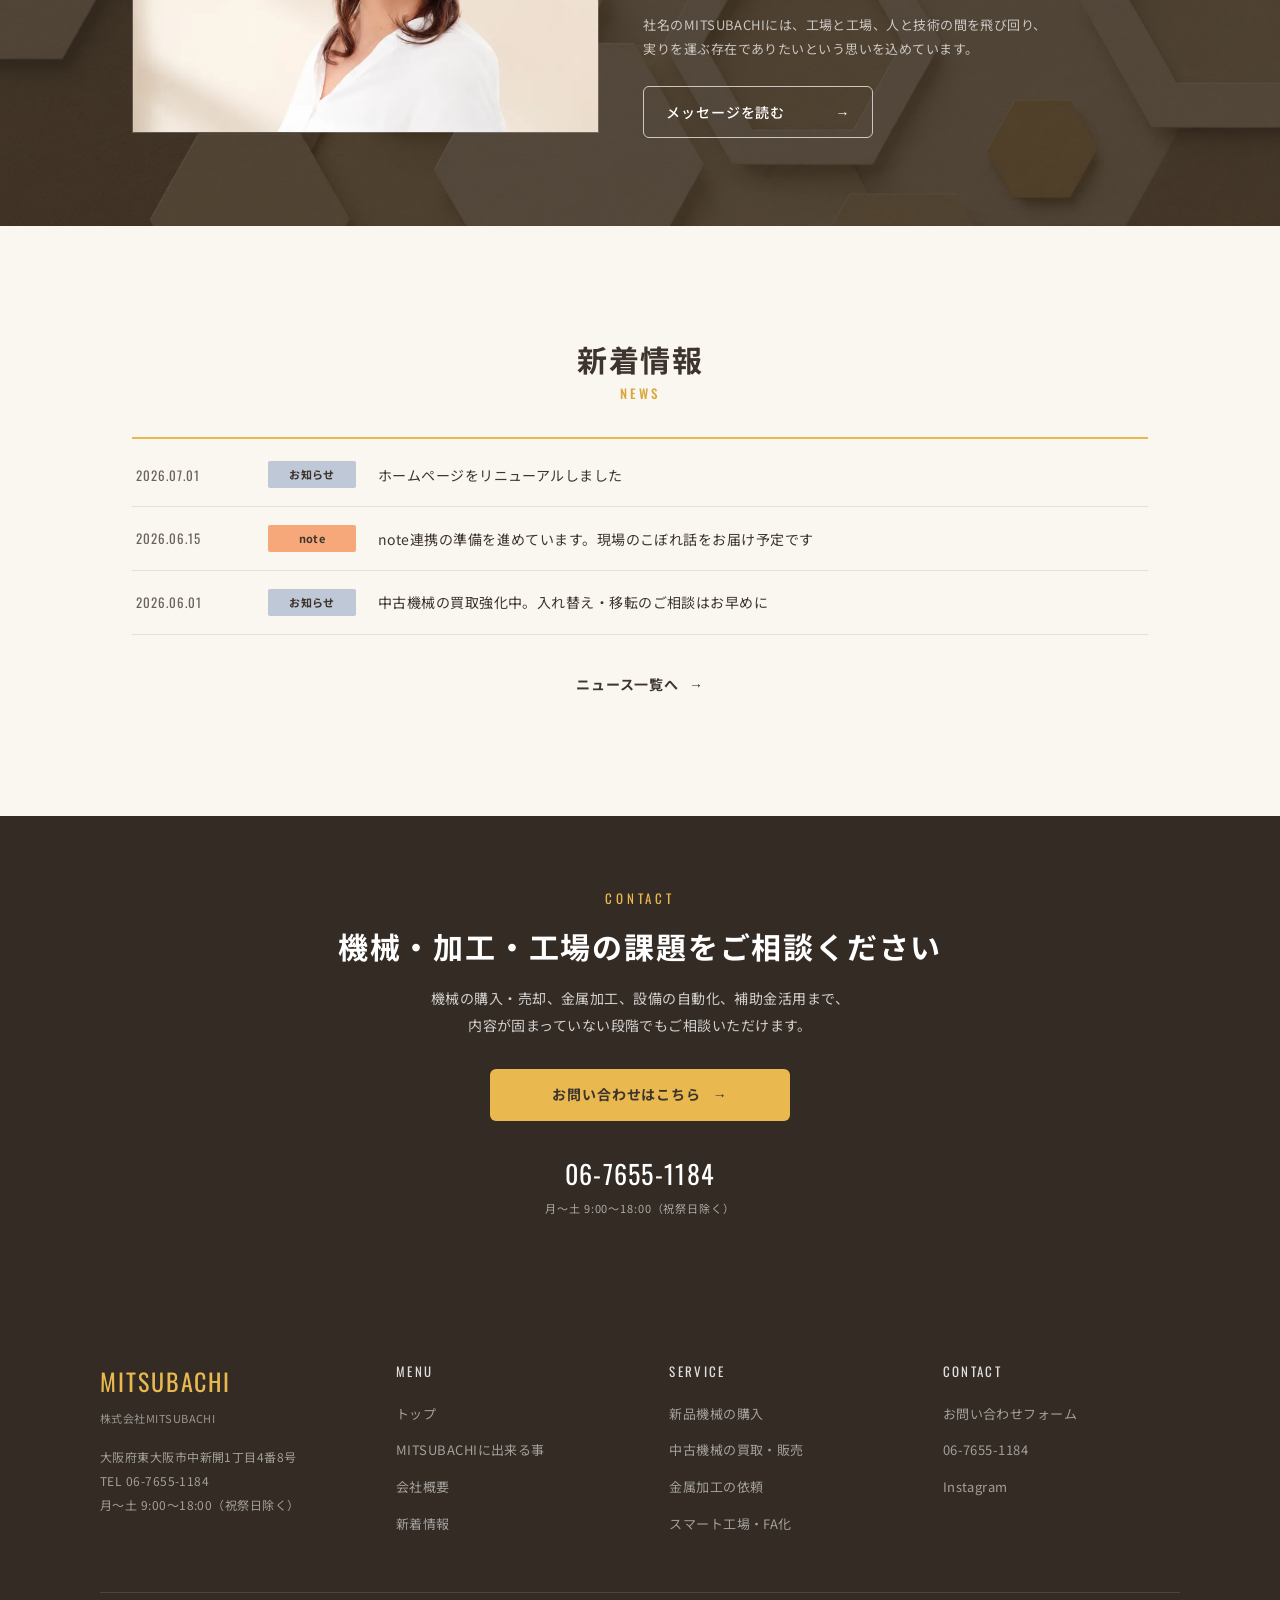
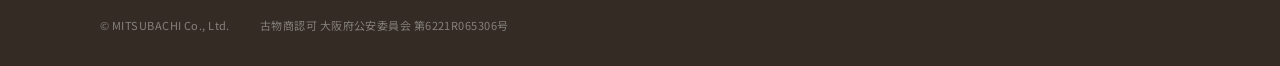
==== commit 317825df: "Add files via upload" ====
--- a/index.html
+++ b/index.html
@@ -148,7 +148,7 @@
 <!-- LAYOUT-014 recruit-style photo band -> company message -->
 <section class="band">
   <div class="inner band_flex">
-    <div class="band_img"><img src="images/town.webp" alt="夕暮れの東大阪の町工場の町並み（ペーパークラフト風イラスト）" loading="lazy"></div>
+    <div class="band_img"><img src="images/ceo.webp" alt="代表取締役 山上 嘉" loading="lazy"></div>
     <div class="band_txt">
       <div class="sec-h white"><div class="en">Message</div><span class="ja">代表メッセージ</span></div>
       <p class="copy">働きバチのように、<br>現場と現場をつなぎ続ける。</p>
--- a/css/style.css
+++ b/css/style.css
@@ -244,6 +244,7 @@
 .ceo .person .word{font-size:11px;color:var(--muted);letter-spacing:.2em;text-align:center;line-height:2;}
 .ceo .person{overflow:hidden;}
 .ceo .person img{object-position:top;}
+.band_img img{height:auto;aspect-ratio:16/10;object-fit:cover;object-position:50% 14%;}
 
 /* company table */
 .cmp{padding:24px 0 112px;}
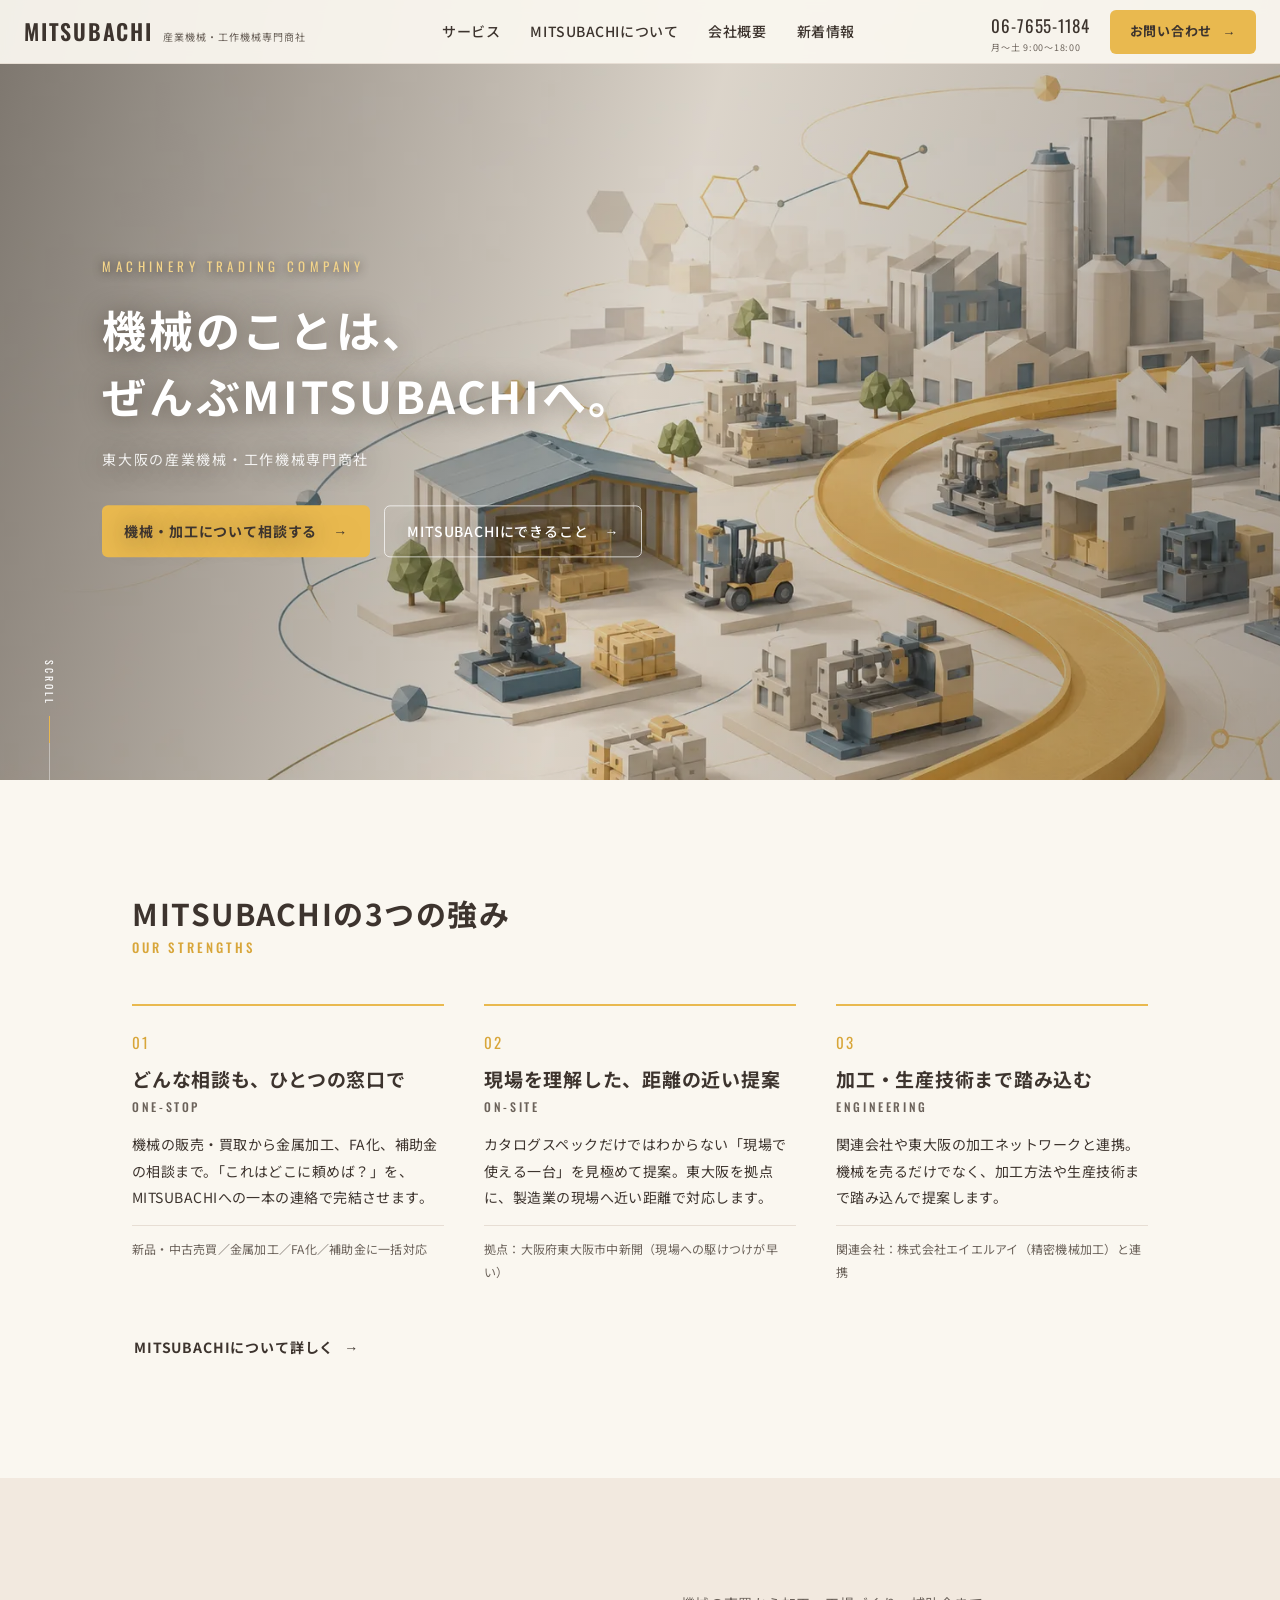
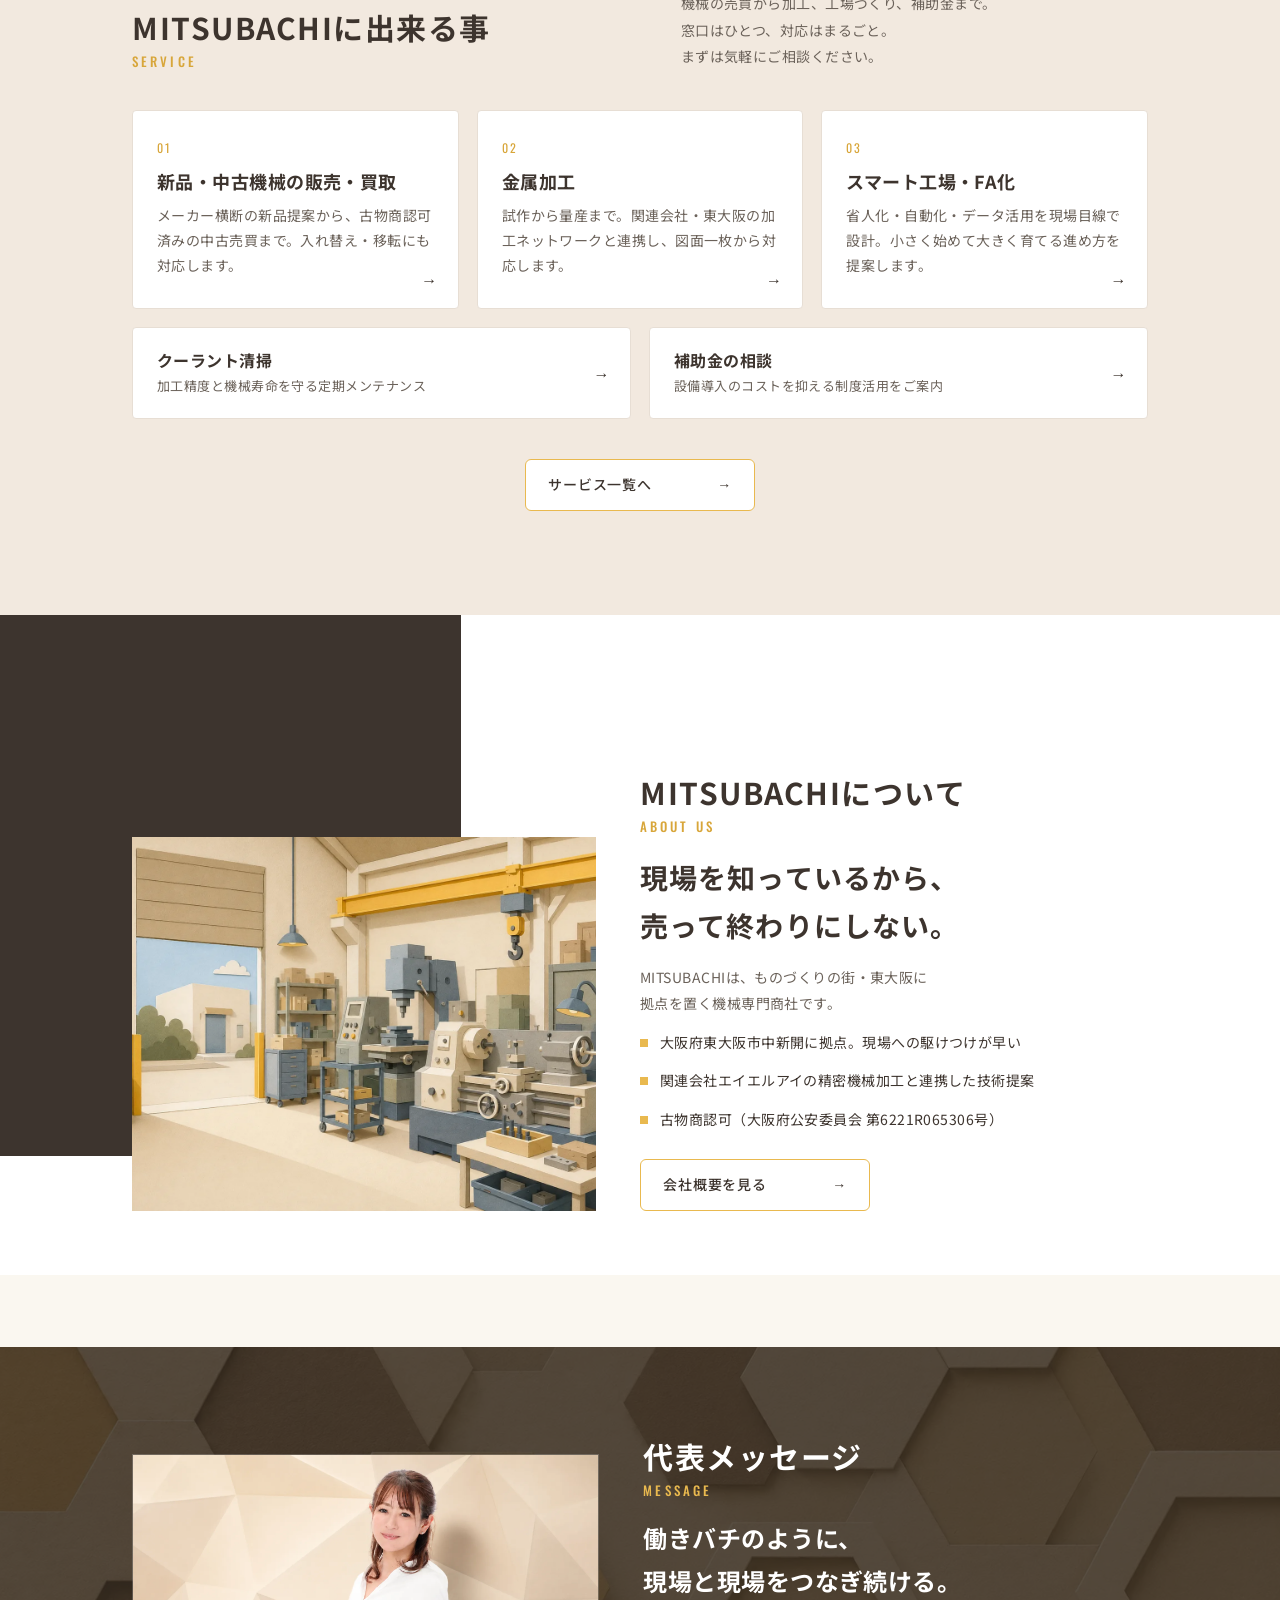
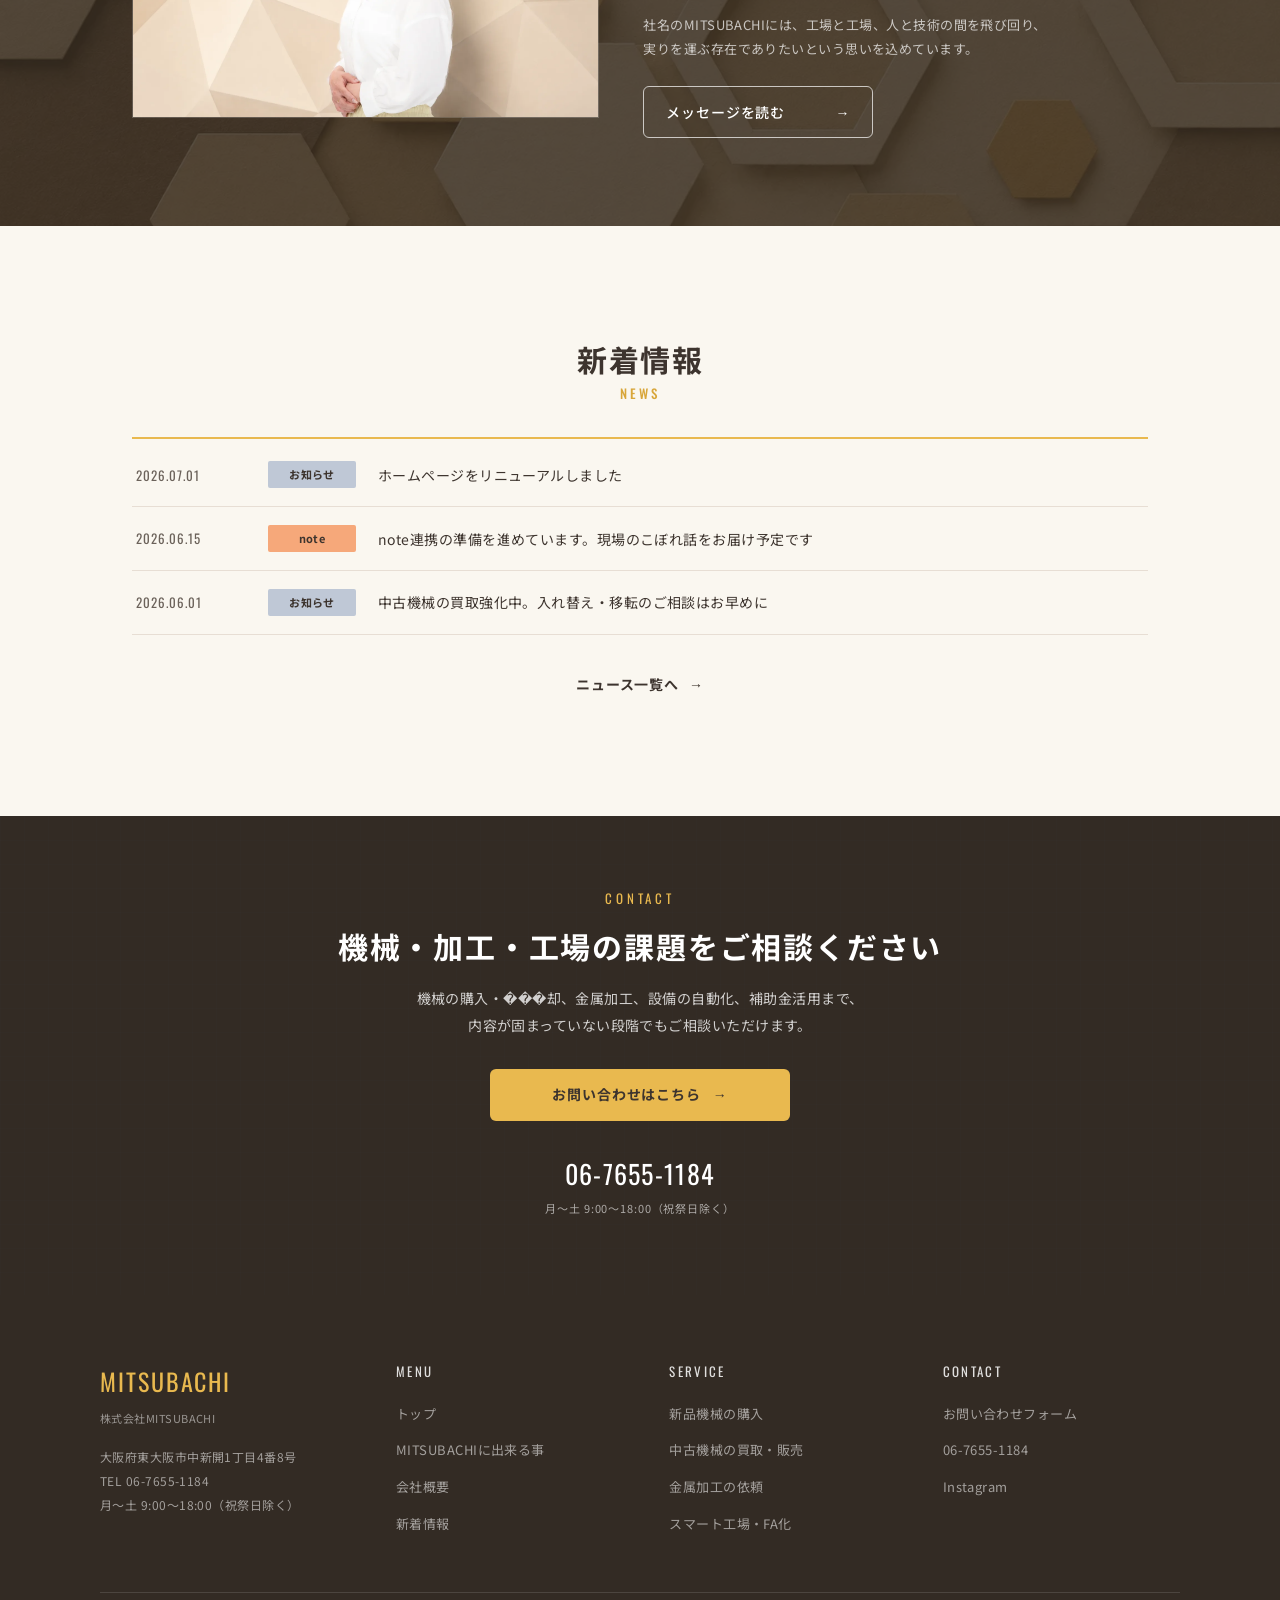
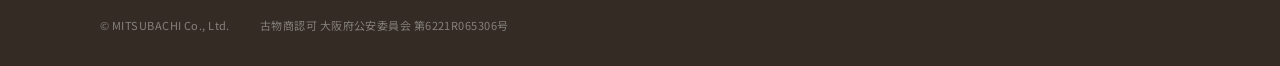
==== commit ac8e9c8f: "Add files via upload" ====
--- a/index.html
+++ b/index.html
@@ -42,7 +42,7 @@
 
 <!-- MV (LAYOUT-014: full-screen kenburns + right copy + scroll indicator) -->
 <section class="mv">
-  <div class="mv_bg" role="img" aria-label="ペーパークラフト風の街並みと道のイラスト"></div>
+  <div class="mv_bg" role="img" aria-label="ミツバチが金色の道で町工場をつなぐペーパークラフト風のイラスト"></div>
   <div class="mv_copy">
     <p class="en">MACHINERY TRADING COMPANY</p>
     <h1 class="big">機械のことは、<br><span class="nw">ぜんぶMITSUBACHIへ。</span></h1>
@@ -148,7 +148,7 @@
 <!-- LAYOUT-014 recruit-style photo band -> company message -->
 <section class="band">
   <div class="inner band_flex">
-    <div class="band_img"><img src="images/ceo.webp" alt="代表取締役 山上 嘉" loading="lazy"></div>
+    <div class="band_img"><img src="images/ceo-wide.webp" alt="代表取締役 山上 嘉" loading="lazy"></div>
     <div class="band_txt">
       <div class="sec-h white"><div class="en">Message</div><span class="ja">代表メッセージ</span></div>
       <p class="copy">働きバチのように、<br>現場と現場をつなぎ続ける。</p>
@@ -176,7 +176,7 @@
     <div class="patbg pat"></div>
     <p class="sub">Contact</p>
     <h2 class="big2">機械・加工・工場の課題を<br class="br-sp">ご相談ください</h2>
-    <p class="p">機械の購入・売却、金属加工、設備の自動化、補助金活用まで、<br class="br-pc">内容が固まっていない段階でもご相談いただけます。</p>
+    <p class="p">機械の購入・���却、金属加工、設備の自動化、補助金活用まで、<br class="br-pc">内容が固まっていない段階でもご相談いただけます。</p>
     <a class="btn" href="contact.html">お問い合わせはこちら</a>
     <a class="cb_tel" href="tel:0667551184">06-7655-1184<small>月〜土 9:00〜18:00（祝祭日除く）</small></a>
   </section>
--- a/css/style.css
+++ b/css/style.css
@@ -244,7 +244,7 @@
 .ceo .person .word{font-size:11px;color:var(--muted);letter-spacing:.2em;text-align:center;line-height:2;}
 .ceo .person{overflow:hidden;}
 .ceo .person img{object-position:top;}
-.band_img img{height:auto;aspect-ratio:16/10;object-fit:cover;object-position:50% 14%;}
+.band_img img{height:auto;aspect-ratio:16/9;object-fit:cover;}
 
 /* company table */
 .cmp{padding:24px 0 112px;}
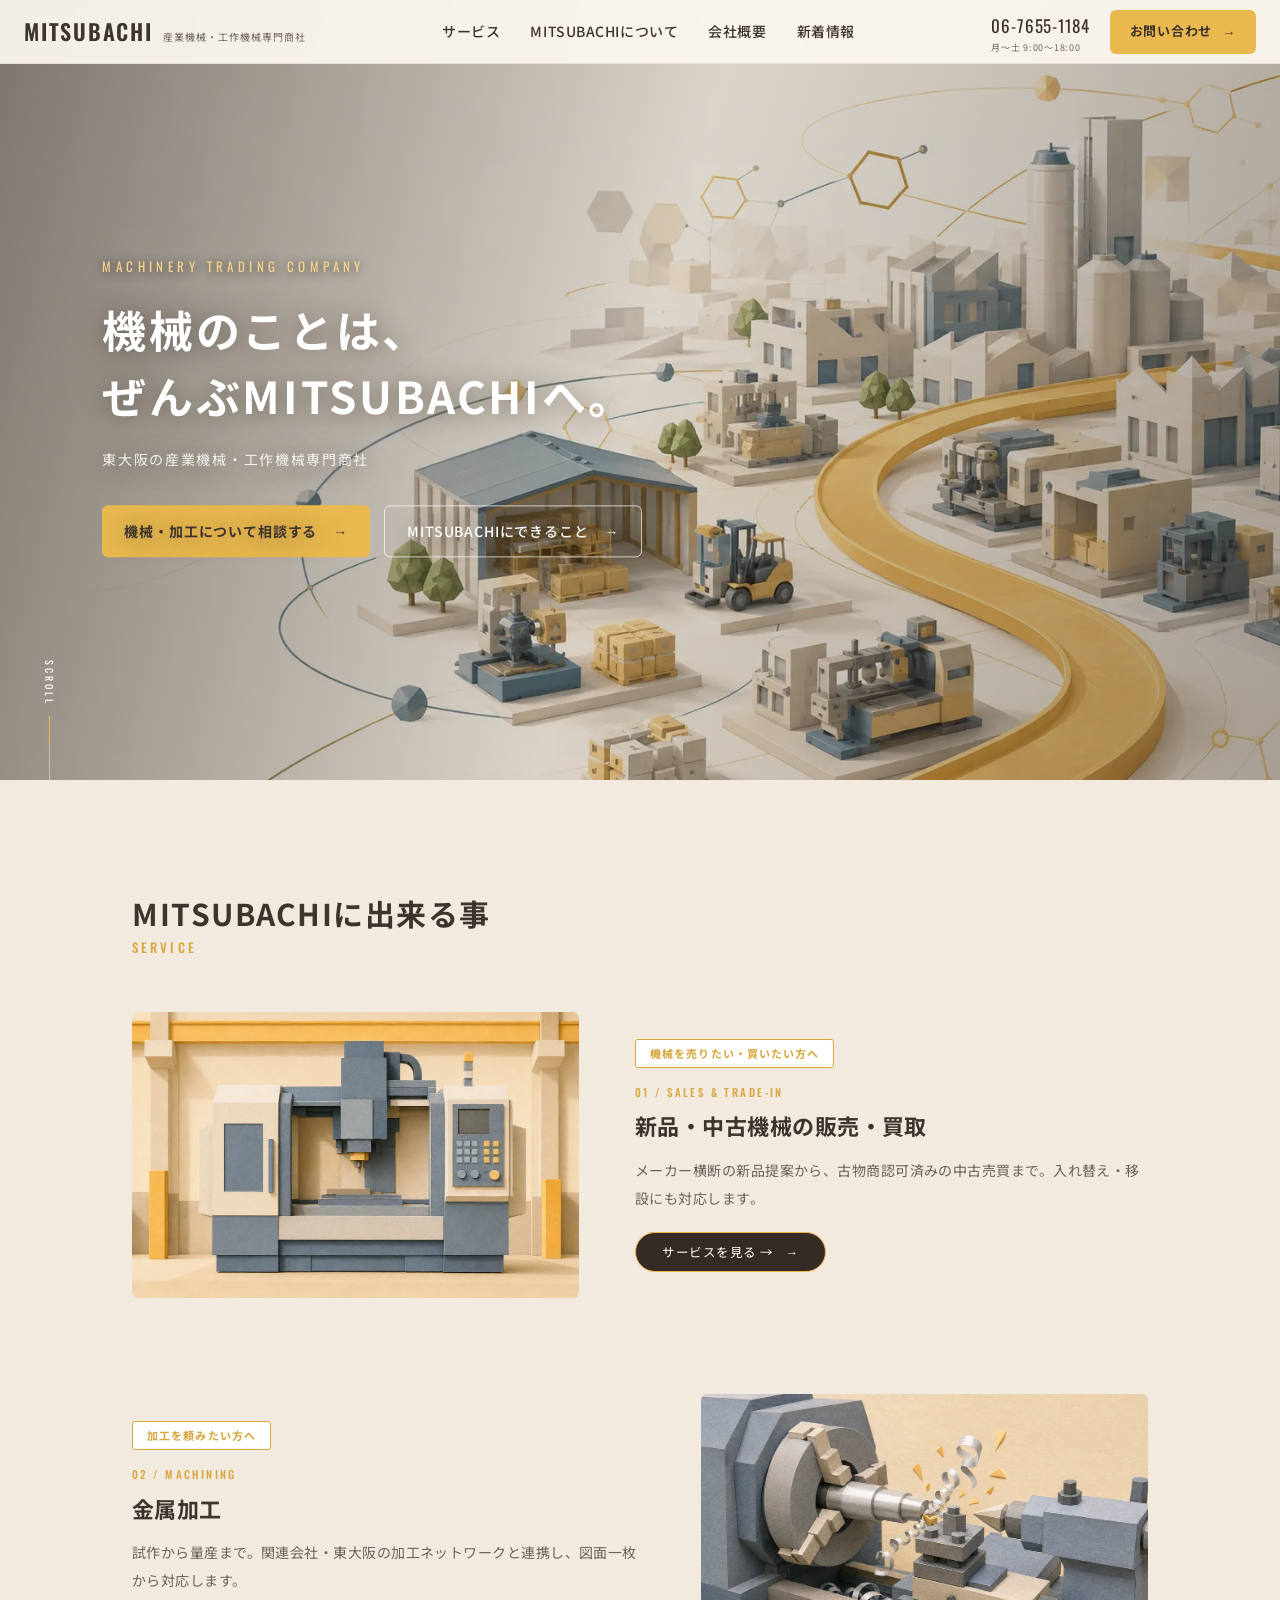
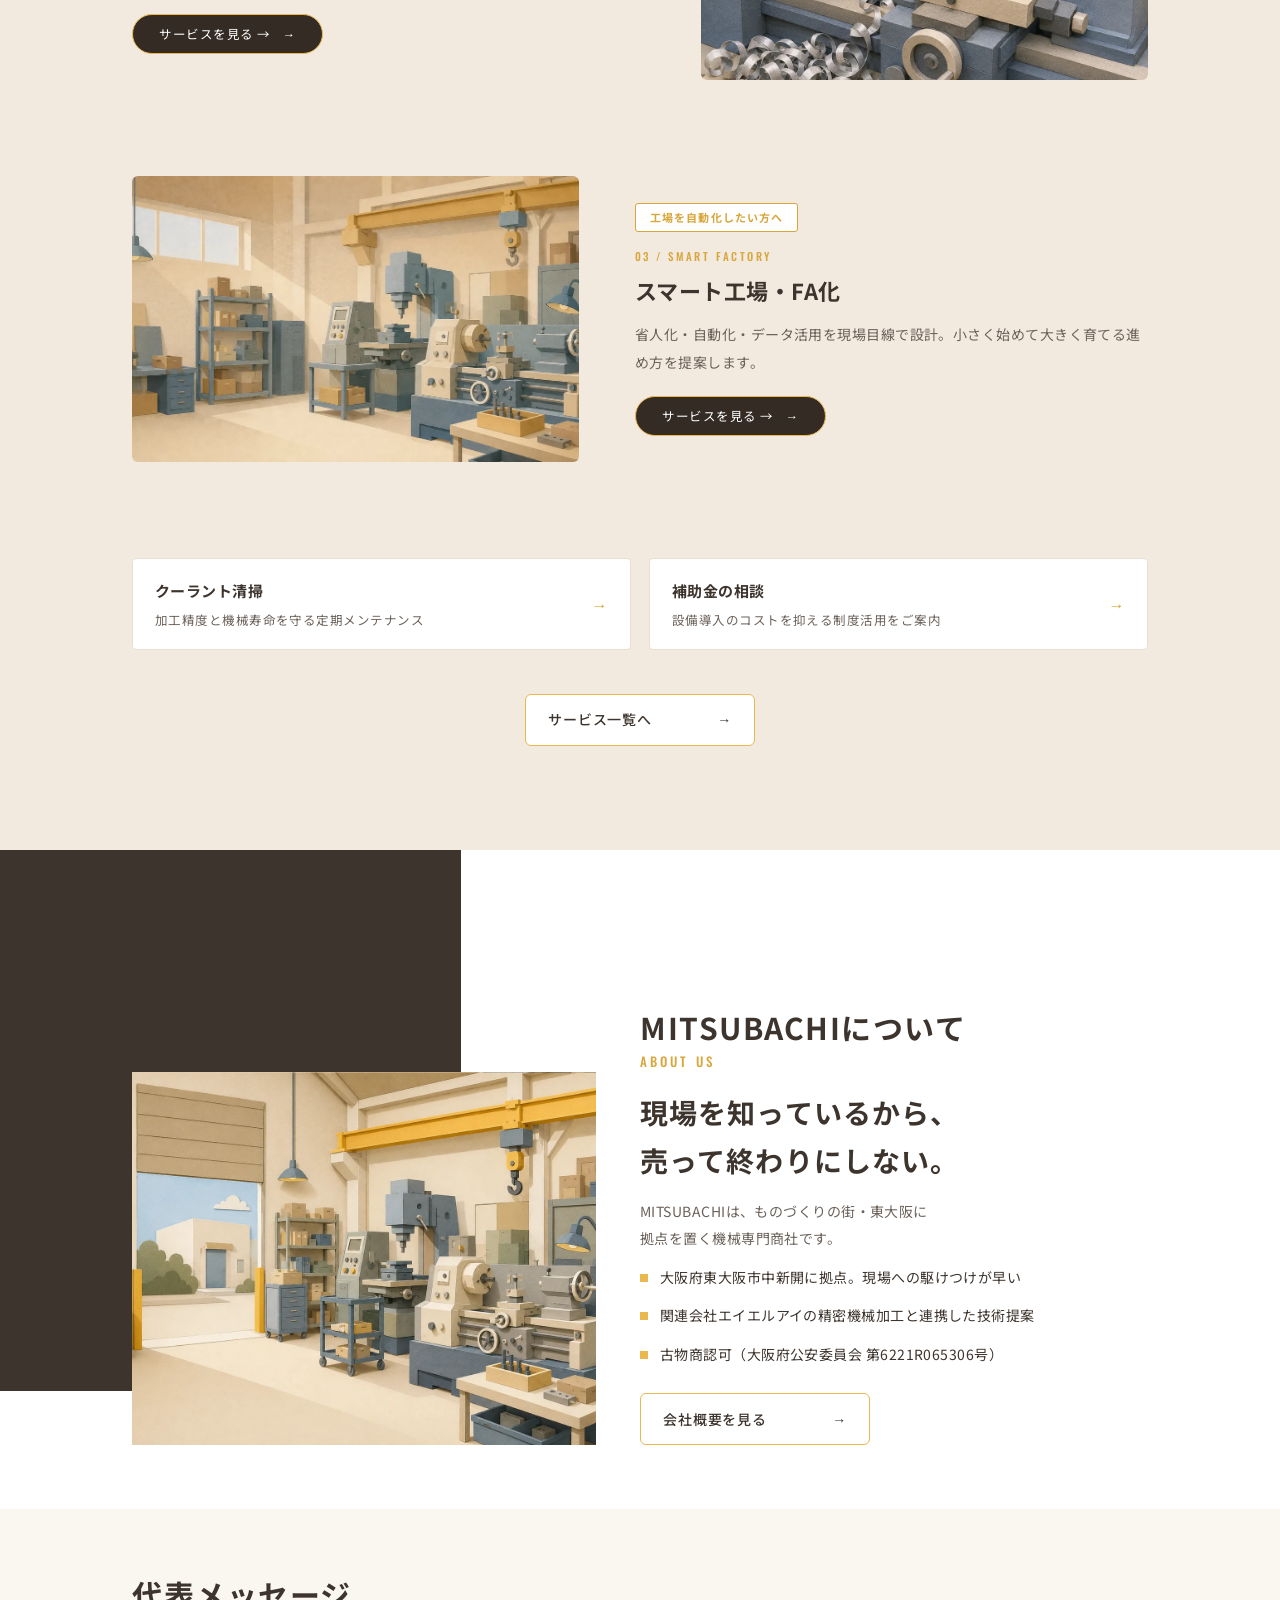
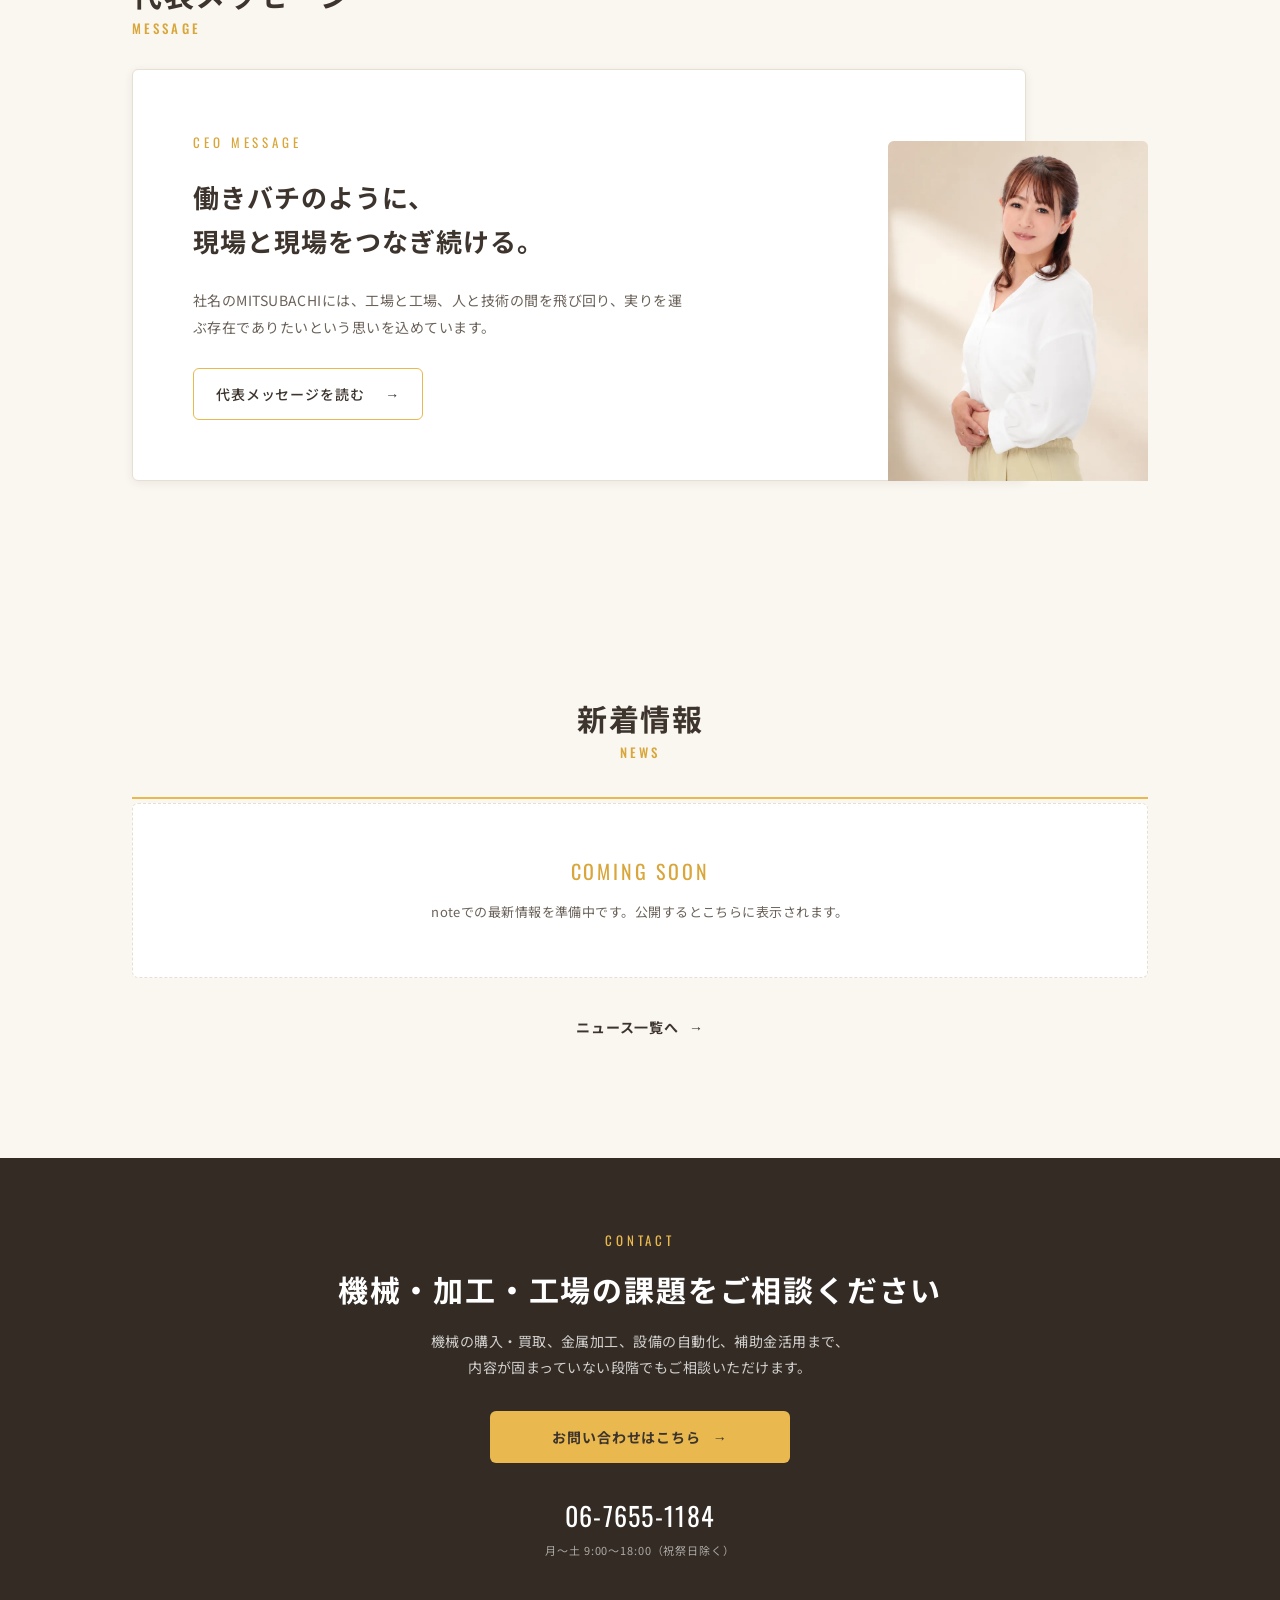
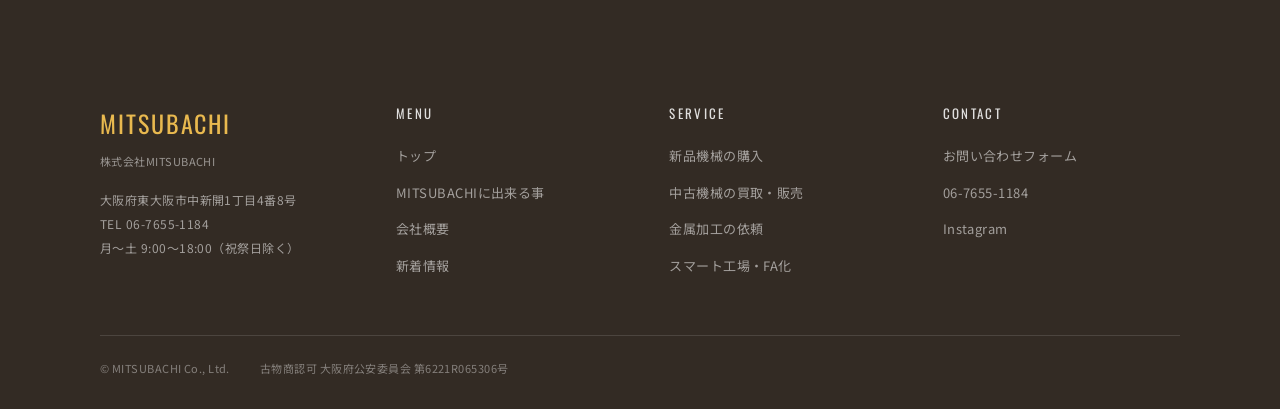
==== commit 7709a3a5: "Add files via upload" ====
--- a/index.html
+++ b/index.html
@@ -5,6 +5,13 @@
 <meta name="viewport" content="width=device-width, initial-scale=1.0">
 <title>株式会社MITSUBACHI｜東大阪の産業機械・工作機械専門商社</title>
 <meta name="description" content="株式会社MITSUBACHIは東大阪の産業機械・工作機械専門商社。新品・中古機械の売買、金属加工、スマート工場化、補助金相談まで、機械のことをまるごとご相談いただけます。">
+<meta property="og:type" content="website">
+<meta property="og:site_name" content="株式会社MITSUBACHI">
+<meta property="og:title" content="株式会社MITSUBACHI｜東大阪の産業機械・工作機械専門商社">
+<meta property="og:description" content="新品・中古機械の売買、金属加工、スマート工場化、補助金相談まで、機械のことをまるごとご相談いただけます。">
+<meta property="og:url" content="https://kdm-company.github.io/mitsubachi-hp/index.html">
+<meta property="og:image" content="https://kdm-company.github.io/mitsubachi-hp/images/og-image.jpg">
+<meta name="twitter:card" content="summary_large_image">
 <link rel="preconnect" href="https://fonts.googleapis.com">
 <link rel="preconnect" href="https://fonts.gstatic.com" crossorigin>
 <link href="https://fonts.googleapis.com/css2?family=Oswald:wght@400;500;600&family=Noto+Sans+JP:wght@400;500;700&display=swap" rel="stylesheet">
@@ -55,75 +62,43 @@
   <div class="mv_scroll"><span class="t">SCROLL</span><span class="line"></span></div>
 </section>
 
-<!-- three strengths: always visible 3-column -->
-<section class="axis">
+<!-- services: DECO-024 target-tag alternating blocks + 2 sub cards -->
+<section class="treat" id="service">
   <div class="inner">
-    <div class="sec-h"><div class="en">Our Strengths</div><span class="ja">MITSUBACHIの3つの強み</span></div>
-    <div class="axis_grid">
-      <div class="axis_item">
-        <p class="num">01</p>
-        <h3>どんな相談も、ひとつの窓口で</h3>
-        <p class="en">ONE-STOP</p>
-        <p class="a_body">機械の販売・買取から金属加工、FA化、補助金の相談まで。「これはどこに頼めば？」を、MITSUBACHIへの一本の連絡で完結させます。</p>
-        <p class="a_note">新品・中古売買／金属加工／FA化／補助金に一括対応</p>
-      </div>
-      <div class="axis_item">
-        <p class="num">02</p>
-        <h3>現場を理解した、距離の近い提案</h3>
-        <p class="en">ON-SITE</p>
-        <p class="a_body">カタログスペックだけではわからない「現場で使える一台」を見極めて提案。東大阪を拠点に、製造業の現場へ近い距離で対応します。</p>
-        <p class="a_note">拠点：大阪府東大阪市中新開（現場への駆けつけが早い）</p>
-      </div>
-      <div class="axis_item">
-        <p class="num">03</p>
-        <h3>加工・生産技術まで踏み込む</h3>
-        <p class="en">ENGINEERING</p>
-        <p class="a_body">関連会社や東大阪の加工ネットワークと連携。機械を売るだけでなく、加工方法や生産技術まで踏み込んで提案します。</p>
-        <p class="a_note">関連会社：株式会社エイエルアイ（精密機械加工）と連携</p>
+    <div class="sec-h"><div class="en">Service</div><span class="ja">MITSUBACHIに出来る事</span></div>
+    <div class="blk">
+      <div class="img"><img src="images/svc-new.webp" alt="新品・中古機械の販売・買取" loading="lazy"></div>
+      <div class="txt">
+        <span class="tagpill">機械を売りたい・買いたい方へ</span>
+        <p class="no">01 / Sales &amp; Trade-in</p>
+        <h3>新品・中古機械の販売・買取</h3>
+        <p class="d">メーカー横断の新品提案から、古物商認可済みの中古売買まで。入れ替え・移設にも対応します。</p>
+        <a class="pillbtn" href="services.html#buy">サービスを見る →</a>
       </div>
     </div>
-    <div class="axis_cta"><a class="tlink" href="company.html">MITSUBACHIについて詳しく</a></div>
-  </div>
-</section>
-
-<!-- services: priority cards (主力3 + 補助2) -->
-<section class="treat" id="service">
-  <div class="inner">
-    <div class="treat_head">
-      <div class="sec-h"><div class="en">Service</div><span class="ja">MITSUBACHIに出来る事</span></div>
-      <div class="treat_lead">
-        <p>機械の売買から加工、工場づくり、補助金まで。<br class="br-pc">窓口はひとつ、対応はまるごと。<br class="br-pc">まずは気軽にご相談ください。</p>
+    <div class="blk rev">
+      <div class="img"><img src="images/svc-machining.webp" alt="金属加工" loading="lazy"></div>
+      <div class="txt">
+        <span class="tagpill">加工を頼みたい方へ</span>
+        <p class="no">02 / Machining</p>
+        <h3>金属加工</h3>
+        <p class="d">試作から量産まで。関連会社・東大阪の加工ネットワークと連携し、図面一枚から対応します。</p>
+        <a class="pillbtn" href="services.html#metal">サービスを見る →</a>
       </div>
     </div>
-    <div class="svc_main">
-      <a class="tcard" href="services.html#buy">
-        <span class="s_num">01</span>
-        <span class="s_name">新品・中古機械の販売・買取</span>
-        <span class="s_desc">メーカー横断の新品提案から、古物商認可済みの中古売買まで。入れ替え・移転にも対応します。</span>
-        <span class="s_arrow" aria-hidden="true">→</span>
-      </a>
-      <a class="tcard" href="services.html#metal">
-        <span class="s_num">02</span>
-        <span class="s_name">金属加工</span>
-        <span class="s_desc">試作から量産まで。関連会社・東大阪の加工ネットワークと連携し、図面一枚から対応します。</span>
-        <span class="s_arrow" aria-hidden="true">→</span>
-      </a>
-      <a class="tcard" href="services.html#smart">
-        <span class="s_num">03</span>
-        <span class="s_name">スマート工場・FA化</span>
-        <span class="s_desc">省人化・自動化・データ活用を現場目線で設計。小さく始めて大きく育てる進め方を提案します。</span>
-        <span class="s_arrow" aria-hidden="true">→</span>
-      </a>
+    <div class="blk">
+      <div class="img"><img src="images/svc-fa.webp" alt="スマート工場・FA化" loading="lazy"></div>
+      <div class="txt">
+        <span class="tagpill">工場を自動化したい方へ</span>
+        <p class="no">03 / Smart Factory</p>
+        <h3>スマート工場・FA化</h3>
+        <p class="d">省人化・自動化・データ活用を現場目線で設計。小さく始めて大きく育てる進め方を提案します。</p>
+        <a class="pillbtn" href="services.html#smart">サービスを見る →</a>
+      </div>
     </div>
-    <div class="svc_sub">
-      <a class="tcard sm" href="services.html#coolant">
-        <span class="s_body"><span class="s_name">クーラント清掃</span><span class="s_desc">加工精度と機械寿命を守る定期メンテナンス</span></span>
-        <span class="s_arrow" aria-hidden="true">→</span>
-      </a>
-      <a class="tcard sm" href="services.html#subsidy">
-        <span class="s_body"><span class="s_name">補助金の相談</span><span class="s_desc">設備導入のコストを抑える制度活用をご案内</span></span>
-        <span class="s_arrow" aria-hidden="true">→</span>
-      </a>
+    <div class="subgrid">
+      <a class="subcard" href="services.html#coolant"><div><p class="n2">クーラント清掃</p><p class="d2">加工精度と機械寿命を守る定期メンテナンス</p></div><span class="ar2" aria-hidden="true">→</span></a>
+      <a class="subcard" href="services.html#subsidy"><div><p class="n2">補助金の相談</p><p class="d2">設備導入のコストを抑える制度活用をご案内</p></div><span class="ar2" aria-hidden="true">→</span></a>
     </div>
     <div class="treat_cta"><a class="btn gh" href="services.html">サービス一覧へ</a></div>
   </div>
@@ -145,17 +120,16 @@
   </div>
 </section>
 
-<!-- LAYOUT-014 recruit-style photo band -> company message -->
-<section class="band">
-  <div class="inner band_flex">
-    <div class="band_img"><img src="images/ceo-wide.webp" alt="代表取締役 山上 嘉" loading="lazy"></div>
-    <div class="band_txt">
-      <div class="sec-h white"><div class="en">Message</div><span class="ja">代表メッセージ</span></div>
-      <p class="copy">働きバチのように、<br>現場と現場をつなぎ続ける。</p>
-      <p class="body">社名のMITSUBACHIには、工場と工場、人と技術の間を飛び回り、<br class="br-pc">実りを運ぶ存在でありたいという思いを込めています。</p>
-      <a class="btn gh w" href="company.html#message">メッセージを読む</a>
-    </div>
+<!-- DECO-013 person overflow message card (was: photo band, replaced so it no longer repeats About's layout) -->
+<section class="ceo home">
+  <div class="sec-h"><div class="en">Message</div><span class="ja">代表メッセージ</span></div>
+  <div class="card">
+    <p class="en">CEO MESSAGE</p>
+    <h2>働きバチのように、<br>現場と現場をつなぎ続ける。</h2>
+    <p class="body">社名のMITSUBACHIには、工場と工場、人と技術の間を飛び回り、実りを運ぶ存在でありたいという思いを込めています。</p>
+    <a class="btn gh" href="company.html#message">代表メッセージを読む</a>
   </div>
+  <div class="person"><img src="images/ceo.webp" alt="代表取締役 山上 嘉" loading="lazy"></div>
 </section>
 
 <!-- DECO-011 news row list -->
@@ -163,9 +137,11 @@
   <div class="inner">
     <div class="sec-h"><div class="en">News</div><span class="ja">新着情報</span></div>
     <div class="bar"></div>
-    <a class="row" href="news.html"><span class="date">2026.07.01</span><span class="cat">お知らせ</span><span class="ttl">ホームページをリニューアルしました</span></a>
-    <a class="row" href="news.html"><span class="date">2026.06.15</span><span class="cat honey">note</span><span class="ttl">note連携の準備を進めています。現場のこぼれ話をお届け予定です</span></a>
-    <a class="row" href="news.html"><span class="date">2026.06.01</span><span class="cat">お知らせ</span><span class="ttl">中古機械の買取強化中。入れ替え・移転のご相談はお早めに</span></a>
+    <div class="soon" id="news-soon">
+      <p class="soon_ttl">Coming soon</p>
+      <p class="soon_d">noteでの最新情報を準備中です。公開するとこちらに表示されます。</p>
+    </div>
+    <div class="newslist" id="news-list" data-max="3" hidden></div>
     <div class="more"><a class="tlink" href="news.html">ニュース一覧へ</a></div>
   </div>
 </section>
@@ -176,7 +152,7 @@
     <div class="patbg pat"></div>
     <p class="sub">Contact</p>
     <h2 class="big2">機械・加工・工場の課題を<br class="br-sp">ご相談ください</h2>
-    <p class="p">機械の購入・���却、金属加工、設備の自動化、補助金活用まで、<br class="br-pc">内容が固まっていない段階でもご相談いただけます。</p>
+    <p class="p">機械の購入・買取、金属加工、設備の自動化、補助金活用まで、<br class="br-pc">内容が固まっていない段階でもご相談いただけます。</p>
     <a class="btn" href="contact.html">お問い合わせはこちら</a>
     <a class="cb_tel" href="tel:0667551184">06-7655-1184<small>月〜土 9:00〜18:00（祝祭日除く）</small></a>
   </section>
--- a/css/style.css
+++ b/css/style.css
@@ -104,38 +104,28 @@
 .mv_scroll .line{width:1px;height:64px;background:rgba(255,255,255,.4);position:relative;overflow:hidden;}
 .mv_scroll .line::after{content:"";position:absolute;top:0;left:0;width:100%;height:42%;background:var(--honey);}
 
-/* ===== three strengths: always visible 3-column (旧DECO-021を静的化) ===== */
-.axis{padding:112px 0;}
-.axis_grid{display:grid;grid-template-columns:repeat(3,1fr);gap:40px;margin-top:48px;}
-.axis_item{border-top:2px solid var(--honey);padding-top:22px;}
-.axis_item .num{font-family:'Oswald',sans-serif;font-size:15px;letter-spacing:.12em;color:var(--honey-deep);}
-.axis_item h3{font-size:19px;font-weight:700;color:var(--navy);letter-spacing:.04em;line-height:1.6;margin:8px 0 2px;}
-.axis_item .en{font-family:'Oswald',sans-serif;font-size:12px;font-weight:500;letter-spacing:.22em;color:var(--muted);text-transform:uppercase;margin-bottom:12px;}
-.axis_item .a_body{font-size:14px;color:var(--ink);}
-.axis_item .a_note{margin-top:14px;padding-top:12px;border-top:1px solid var(--line);font-size:12px;color:var(--muted);letter-spacing:.02em;}
-.axis_cta{margin-top:44px;}
-
-/* ===== DECO-018 square link panels (services) ===== */
+/* ===== services: DECO-024 target-tag alternating blocks ===== */
 .treat{background:var(--beige);padding:112px 0 104px;}
-.treat_head{display:flex;justify-content:space-between;align-items:flex-end;margin-bottom:40px;gap:40px;}
-.treat_lead{flex:0 0 46%;}
-.treat_lead p{font-size:14px;color:var(--muted);}
-.svc_main{display:grid;grid-template-columns:repeat(3,1fr);gap:18px;}
-.svc_sub{display:grid;grid-template-columns:repeat(2,1fr);gap:18px;margin-top:18px;}
-.tcard{position:relative;display:flex;flex-direction:column;gap:8px;background:#fff;border:1px solid var(--line);border-radius:4px;padding:26px 24px 30px;transition:border-color .25s,background .25s;}
-.tcard .s_num{font-family:'Oswald',sans-serif;font-size:12px;letter-spacing:.18em;color:var(--honey-deep);}
-.tcard .s_name{font-size:18px;font-weight:700;color:var(--navy);line-height:1.5;}
-.tcard .s_desc{font-size:14px;color:var(--muted);line-height:1.8;}
-.tcard .s_arrow{position:absolute;right:20px;bottom:14px;font-family:'Oswald',sans-serif;font-size:16px;color:var(--navy);transition:transform .25s;}
-.tcard:hover{border-color:var(--honey-deep);background:#FAF3DD;}
-.tcard:hover .s_arrow{transform:translateX(4px);}
-.tcard.sm{flex-direction:row;align-items:center;padding:20px 56px 20px 24px;}
-.tcard.sm .s_body{display:flex;flex-direction:column;gap:2px;}
-.tcard.sm .s_name{font-size:16px;}
-.tcard.sm .s_desc{font-size:13px;}
-.tcard.sm .s_arrow{bottom:auto;top:50%;transform:translateY(-50%);}
-.tcard.sm:hover .s_arrow{transform:translateY(-50%) translateX(4px);}
-.treat_cta{display:flex;justify-content:center;margin-top:40px;}
+.treat .sec-h{margin-bottom:8px;}
+.blk{display:flex;gap:50px;align-items:center;margin-top:56px;}
+.blk.rev{flex-direction:row-reverse;}
+.blk .img{flex:0 0 44%;aspect-ratio:5/3.2;border-radius:10px;overflow:hidden;background:#fff;}
+.blk .img img{width:100%;height:100%;object-fit:cover;display:block;}
+.blk .txt{flex:1;}
+.tagpill{display:inline-block;border:1px solid var(--honey-deep);color:#8a6a1e;border-radius:3px;font-size:11.5px;letter-spacing:.04em;padding:4px 12px;margin-bottom:14px;}
+.blk .no{font-family:'Oswald',sans-serif;font-size:11px;font-weight:500;letter-spacing:.22em;color:var(--honey-deep);margin-bottom:6px;text-transform:uppercase;}
+.blk h3{font-size:22px;font-weight:700;color:var(--navy);line-height:1.6;margin-bottom:12px;}
+.blk p.d{font-size:14px;color:var(--muted);line-height:2;margin-bottom:20px;}
+.blk .pillbtn{display:inline-flex;align-items:center;justify-content:center;height:40px;padding:0 26px;background:var(--navy-deep);color:#fff;border-radius:20px;font-size:12.5px;letter-spacing:.04em;transition:background .25s,color .25s;}
+.blk .pillbtn:hover{background:var(--honey-deep);color:var(--ink);}
+.subgrid{display:grid;grid-template-columns:1fr 1fr;gap:18px;margin-top:56px;}
+.subcard{display:flex;align-items:center;justify-content:space-between;gap:14px;background:#fff;border:1px solid var(--line);border-radius:4px;padding:18px 22px;transition:border-color .25s,background .25s;}
+.subcard:hover{border-color:var(--honey-deep);background:#FAF3DD;}
+.subcard .n2{font-size:15px;font-weight:700;color:var(--navy);margin-bottom:4px;}
+.subcard .d2{font-size:12.5px;color:var(--muted);line-height:1.7;}
+.subcard .ar2{font-family:'Oswald',sans-serif;font-size:16px;color:var(--honey-deep);flex:none;transition:transform .25s;}
+.subcard:hover .ar2{transform:translateX(4px);}
+.treat_cta{display:flex;justify-content:center;margin-top:44px;}
 
 /* ===== product/about: offset band 2col (LAYOUT-014) ===== */
 .product{position:relative;padding:112px 0 64px;background:#fff;}
@@ -171,6 +161,12 @@
 .news .cat.honey{background:var(--accent);}
 .news .ttl{flex:1;font-size:14px;}
 .news .more{display:flex;justify-content:center;margin-top:30px;}
+/* note RSS fallback placeholder + JS-populated list */
+.news .soon{padding:48px 20px;text-align:center;border:1px dashed var(--line);border-radius:6px;background:#fff;}
+.news .soon .soon_ttl{font-family:'Oswald',sans-serif;font-size:20px;letter-spacing:.14em;color:var(--honey-deep);margin-bottom:10px;text-transform:uppercase;}
+.news .soon .soon_d{font-size:13px;color:var(--muted);margin-bottom:4px;}
+.news .soon .tlink{margin-top:14px;justify-content:center;}
+.news .newslist .row{cursor:pointer;}
 
 /* ===== DECO-014 contact guidance block ===== */
 .cguide{max-width:680px;margin:96px auto;padding:52px 36px;text-align:center;background:var(--beige);border-radius:6px;border:1px solid var(--line);}
@@ -189,7 +185,7 @@
 .dark{background:var(--dark);color:#fff;}
 .contactband{position:relative;min-height:380px;display:flex;flex-direction:column;align-items:center;justify-content:center;text-align:center;
   background:var(--navy-deep);overflow:hidden;padding:70px 24px;}
-.contactband .patbg{position:absolute;inset:0;opacity:.5;}
+.contactband .patbg{position:absolute;inset:0;opacity:.11;}
 .contactband .sub{position:relative;font-family:'Oswald',sans-serif;font-size:13px;letter-spacing:.3em;color:var(--honey);margin-bottom:14px;text-transform:uppercase;}
 .contactband .big2{position:relative;font-size:30px;font-weight:700;letter-spacing:.06em;line-height:1.5;margin-bottom:16px;}
 .contactband .p{position:relative;font-size:14px;color:rgba(255,255,255,.78);margin-bottom:30px;}
@@ -208,7 +204,7 @@
 
 /* ===== sub pages ===== */
 .pghero{position:relative;margin-top:64px;padding:84px 0 60px;background:var(--navy-deep);color:#fff;overflow:hidden;}
-.pghero .patbg{position:absolute;inset:0;opacity:.45;}
+.pghero .patbg{position:absolute;inset:0;opacity:.1;}
 .pghero .inner{position:relative;}
 .pghero .en{font-family:'Oswald',sans-serif;font-size:13px;font-weight:500;letter-spacing:.3em;color:var(--honey);text-transform:uppercase;}
 .pghero .ja{font-size:32px;font-weight:700;letter-spacing:.06em;margin-top:8px;line-height:1.3;}
@@ -240,10 +236,15 @@
 .ceo .card .body{font-size:14px;color:var(--muted);max-width:60%;}
 .ceo .card .sign{margin-top:26px;font-size:14px;font-weight:700;color:var(--navy);}
 .ceo .card .sign small{font-weight:400;color:var(--muted);margin-right:10px;font-size:12px;}
+.ceo .card .btn{margin-top:28px;}
 .ceo .person{position:absolute;right:32px;bottom:0;width:260px;height:340px;background:var(--beige);border-radius:6px 6px 0 0;display:flex;align-items:center;justify-content:center;}
 .ceo .person .word{font-size:11px;color:var(--muted);letter-spacing:.2em;text-align:center;line-height:2;}
 .ceo .person{overflow:hidden;}
 .ceo .person img{object-position:top;}
+/* homepage teaser variant: adds a sec-h label above the card, tighter section spacing */
+.ceo.home{margin:64px auto 104px;}
+.ceo.home .sec-h{margin-bottom:32px;}
+.ceo.home .card .body{max-width:64%;}
 .band_img img{height:auto;aspect-ratio:16/9;object-fit:cover;}
 
 /* company table */
@@ -308,9 +309,9 @@
   .burger{display:flex;}
   .footer .cols{grid-template-columns:1fr 1fr;}
   .cwrap{grid-template-columns:1fr;}
-  .axis_grid{grid-template-columns:1fr;gap:28px;margin-top:36px;}
-  .svc_main,.svc_sub{grid-template-columns:1fr;}
-  .svc_sub{margin-top:14px;}
+  .blk,.blk.rev{flex-direction:column;gap:22px;margin-top:40px;}
+  .blk .img{flex:auto;width:100%;}
+  .subgrid{grid-template-columns:1fr;}
 }
 @media(max-width:600px){
   body{font-size:14px;}
@@ -325,12 +326,8 @@
   .mv_btns{flex-direction:column;align-items:stretch;gap:10px;}
   .mv_btns .btn{width:100%;min-width:0;}
   .hd_cta{display:none;}
-  .axis{padding:70px 0;}
   .treat{padding:70px 0 64px;}
-  .treat_head{flex-direction:column;align-items:flex-start;gap:18px;}
-  .treat_lead{flex:auto;}
-  .tcard{padding:22px 20px 26px;}
-  .tcard.sm{padding:18px 52px 18px 20px;}
+  .blk h3{font-size:20px;}
   .product{padding:70px 0 40px;}
   .product::before{width:70%;height:34%;}
   .prod_flex{flex-direction:column;}
@@ -354,12 +351,14 @@
   .ceo .card{width:100%;padding:34px 24px;}
   .ceo .card .body{max-width:100%;}
   .ceo .person{position:static;width:200px;height:180px;margin:24px auto 0;border-radius:12px;}
+  .ceo.home{margin:44px auto 56px;}
+  .ceo.home .sec-h{margin-bottom:20px;}
+  .ceo.home .card .body{max-width:100%;}
   .cguide{margin:64px 16px;padding:36px 20px;}
   .cguide .tel{font-size:28px;}
   .cguide .cta{width:100%;max-width:100%;}
   .cmp th{width:104px;}
   .cmp th,.cmp td{padding:16px 10px;font-size:13px;}
-  .axis_grid{gap:24px;}
   .prod_txt .bigcopy{font-size:22px;}
   .band_txt .copy{font-size:20px;}
   .svclogo{font-size:20px;}
@@ -368,3 +367,16 @@
   .br-pc{display:none;}
   .br-sp{display:inline;}
 }
+
+/* 改行制御: 文節単位で折り返す（孤立文字防止） */
+.nb{display:inline-block;}
+
+/* PATTERN-BEE honeycomb (light) + PATTERN-STRIPE diagonal (D) -- 2026-07-21 */
+.bee{background-image:url("[data-uri]");background-size:59px 102px;background-repeat:repeat;}
+.stripe{background-image:repeating-linear-gradient(45deg, rgba(233,185,79,.04) 0px, rgba(233,185,79,.04) 1px, transparent 1px, transparent 15px, rgba(233,185,79,.025) 15px, rgba(233,185,79,.025) 16px, transparent 16px, transparent 30px);}
+.footer{position:relative;overflow:hidden;}
+.footer .patbg{position:absolute;inset:0;opacity:.35;pointer-events:none;}
+.footer>*:not(.patbg){position:relative;}
+.cside .scard.navy{position:relative;overflow:hidden;}
+.cside .scard.navy .patbg{position:absolute;inset:0;opacity:.09;pointer-events:none;}
+.cside .scard.navy>*:not(.patbg){position:relative;}
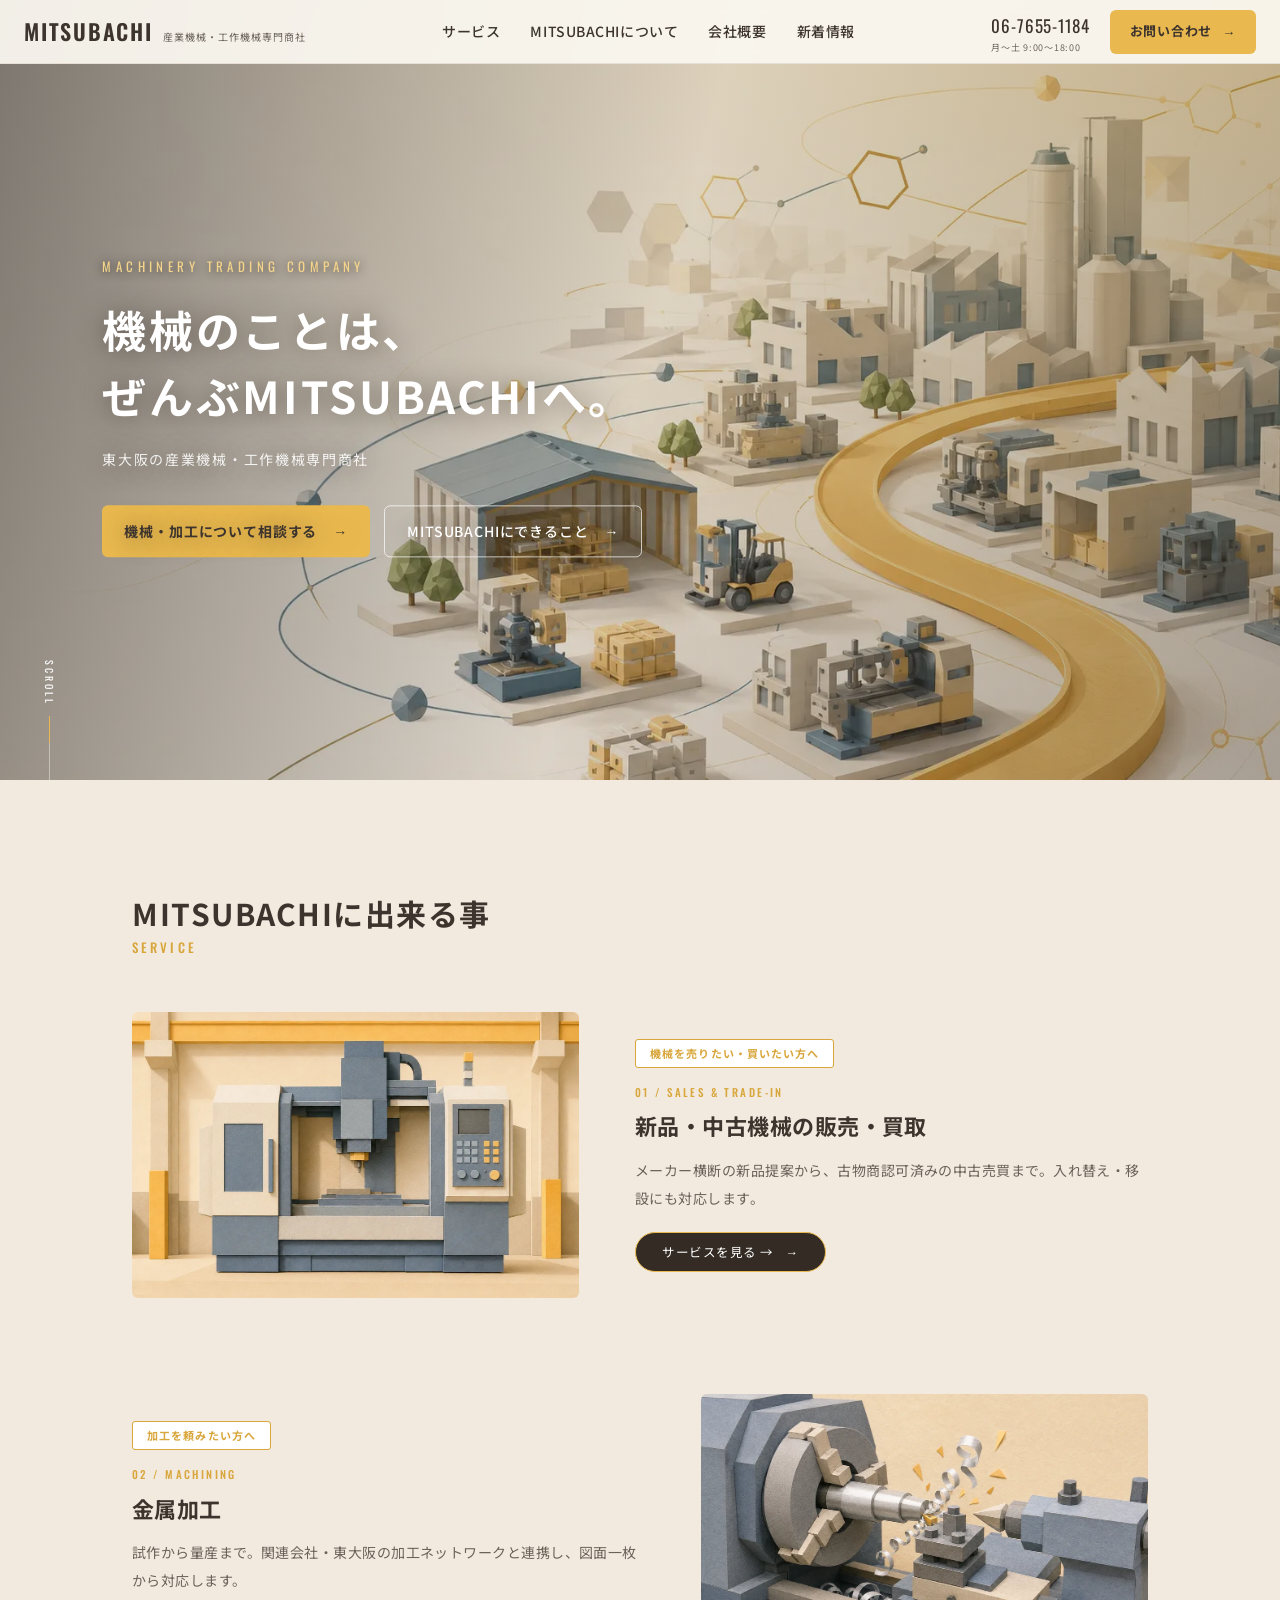
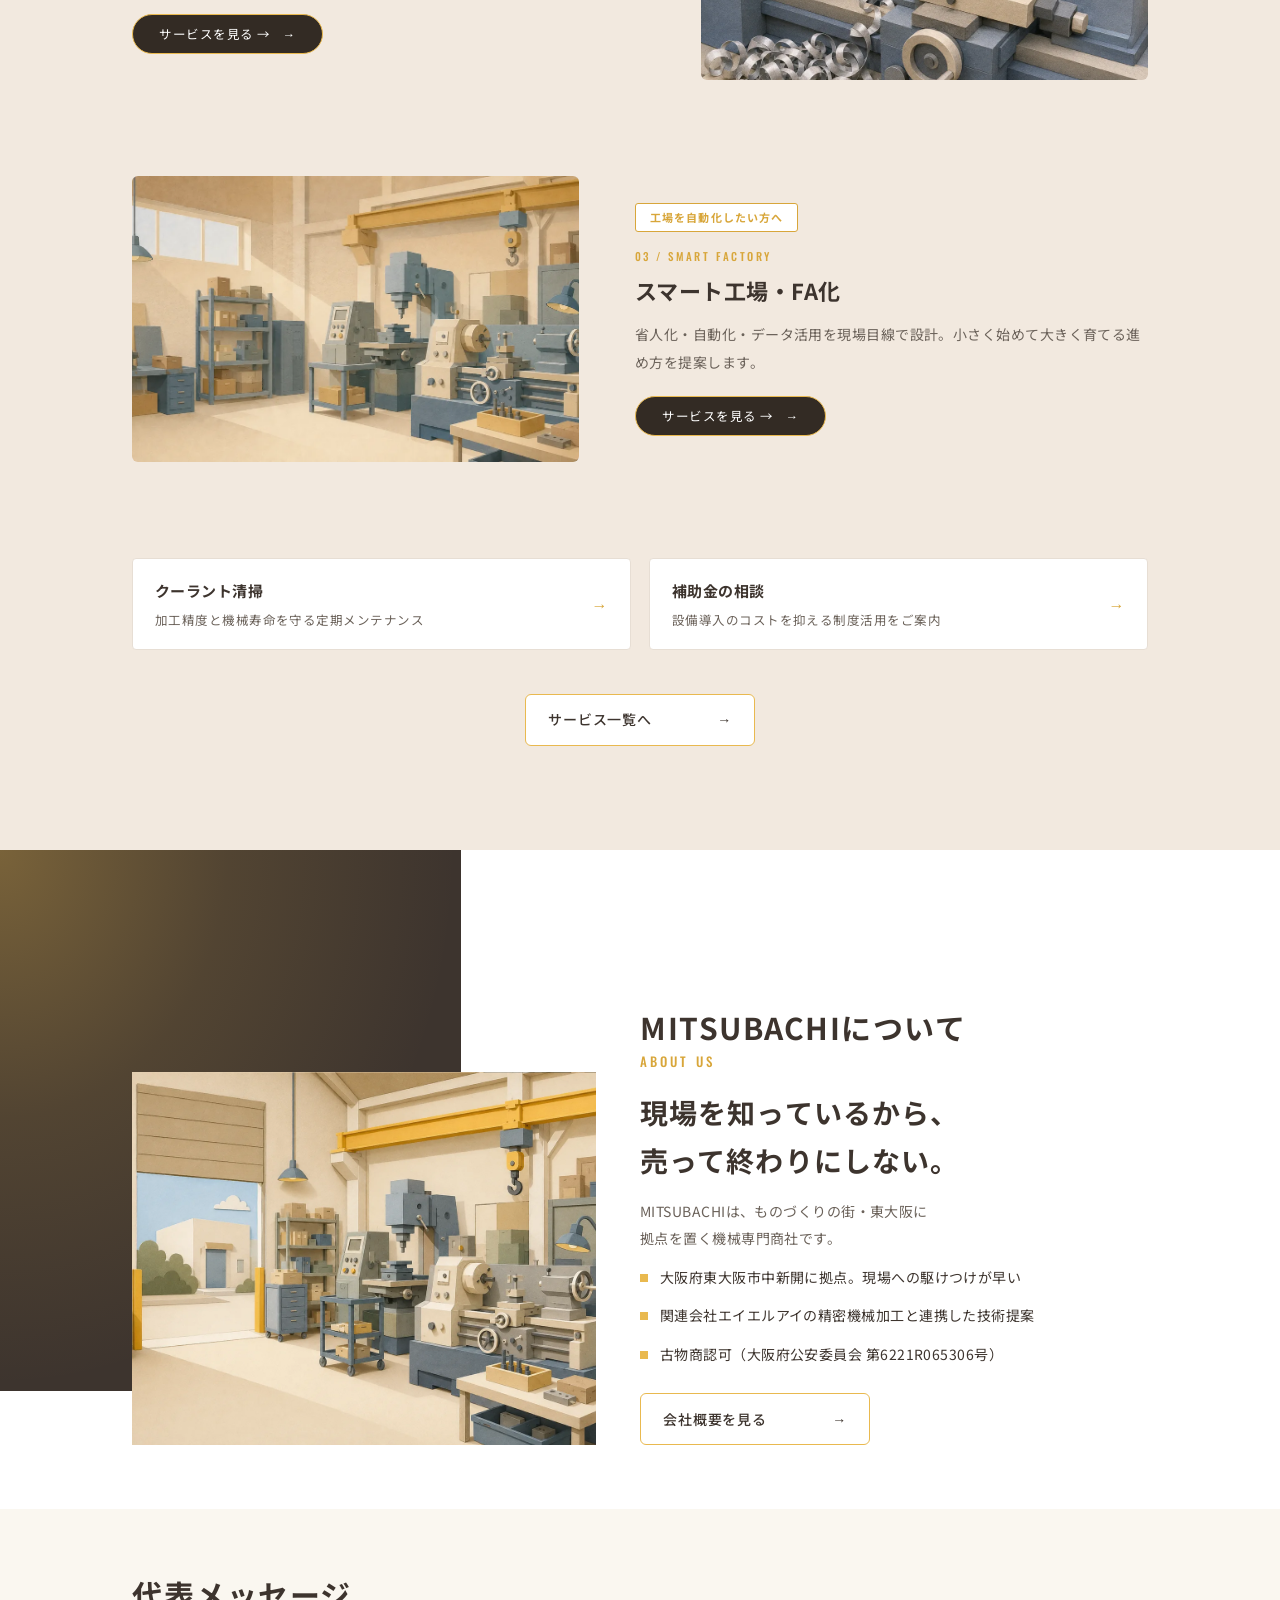
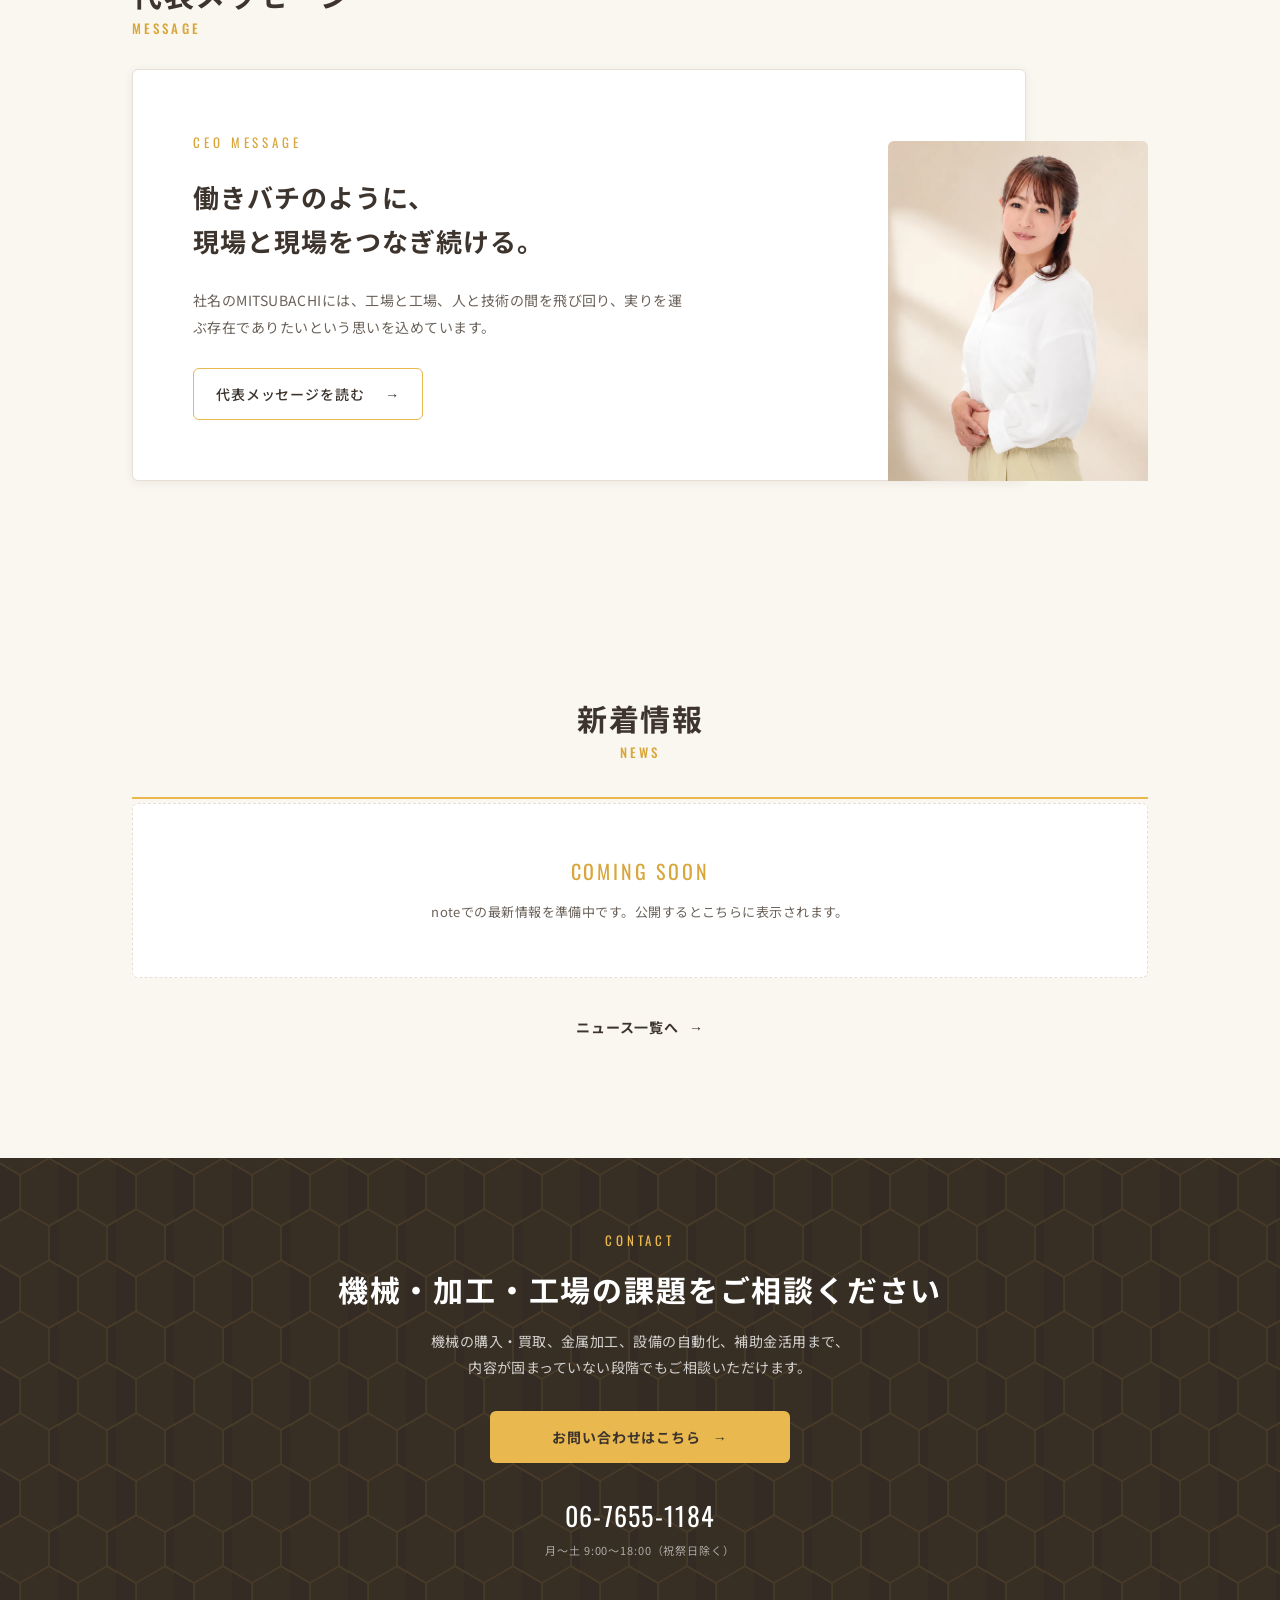
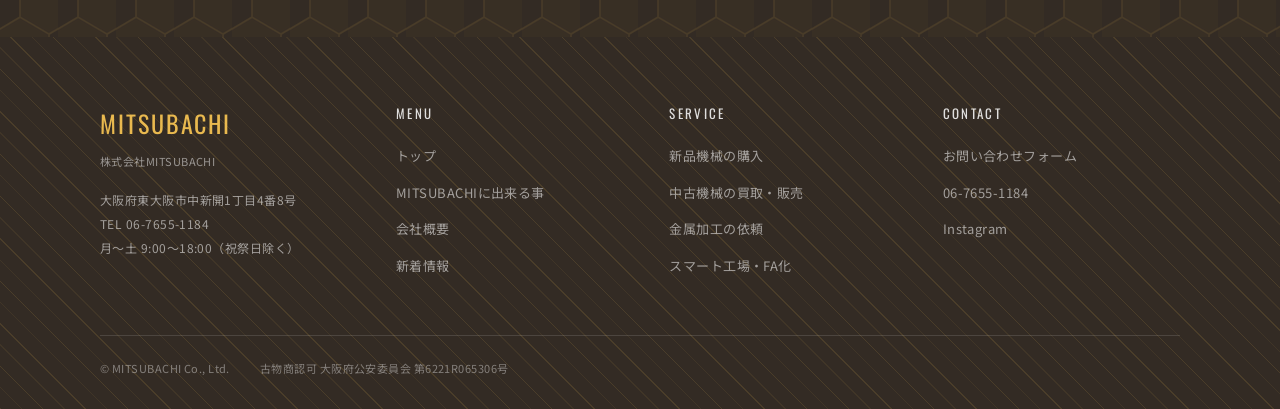
==== commit 128ea896: "Add files via upload" ====
--- a/index.html
+++ b/index.html
@@ -149,7 +149,7 @@
 <!-- LAYOUT-010 dark CONTACT + large footer -->
 <div class="dark">
   <section class="contactband">
-    <div class="patbg pat"></div>
+    <div class="patbg bee"></div>
     <p class="sub">Contact</p>
     <h2 class="big2">機械・加工・工場の課題を<br class="br-sp">ご相談ください</h2>
     <p class="p">機械の購入・買取、金属加工、設備の自動化、補助金活用まで、<br class="br-pc">内容が固まっていない段階でもご相談いただけます。</p>
@@ -157,6 +157,7 @@
     <a class="cb_tel" href="tel:0667551184">06-7655-1184<small>月〜土 9:00〜18:00（祝祭日除く）</small></a>
   </section>
   <footer class="footer">
+    <div class="patbg stripe"></div>
     <div class="cols">
       <div class="flogo">
         <p class="en">MITSUBACHI</p>
--- a/css/style.css
+++ b/css/style.css
@@ -93,7 +93,7 @@
 /* ===== MV: full-screen kenburns + right copy + scroll line (LAYOUT-014) ===== */
 .mv{position:relative;height:92vh;max-height:780px;min-height:540px;overflow:hidden;background:var(--navy-deep);}
 .mv_bg{position:absolute;inset:0;background:url(../images/hero.webp) center/cover no-repeat;}
-.mv_bg::after{content:"";position:absolute;inset:0;background:linear-gradient(285deg,rgba(51,43,36,.42) 0%,rgba(51,43,36,.16) 50%,rgba(51,43,36,.64) 100%);}
+.mv_bg::after{content:"";position:absolute;inset:0;background:radial-gradient(ellipse at top right, rgba(233,185,79,.30) 0%, rgba(233,185,79,.10) 35%, rgba(51,43,36,0) 70%), linear-gradient(285deg,rgba(51,43,36,.42) 0%,rgba(51,43,36,.16) 50%,rgba(51,43,36,.64) 100%);}
 .mv_copy{position:absolute;top:52%;left:8%;transform:translateY(-50%);color:#fff;text-align:left;text-shadow:0 2px 24px rgba(45,35,25,.5);}
 .mv_copy .en{font-family:'Oswald',sans-serif;font-size:13px;letter-spacing:.34em;color:#F3D48A;margin-bottom:18px;text-shadow:0 1px 10px rgba(45,35,25,.8);}
 .mv_copy .big{font-size:44px;font-weight:700;line-height:1.5;letter-spacing:.06em;}
@@ -129,7 +129,7 @@
 
 /* ===== product/about: offset band 2col (LAYOUT-014) ===== */
 .product{position:relative;padding:112px 0 64px;background:#fff;}
-.product::before{content:"";position:absolute;top:0;left:0;width:36%;height:82%;background:var(--navy);}
+.product::before{content:"";position:absolute;top:0;left:0;width:36%;height:82%;background-color:var(--navy);background-image:radial-gradient(ellipse at top left, rgba(233,185,79,.35) 0%, rgba(233,185,79,.12) 35%, rgba(61,52,46,0) 70%);}
 .prod_flex{position:relative;display:flex;justify-content:space-between;gap:44px;}
 .prod_img{flex:1;margin-top:110px;min-height:300px;background:url(../images/about.webp) center/cover;}
 .prod_txt{width:50%;padding-top:44px;}
@@ -185,7 +185,7 @@
 .dark{background:var(--dark);color:#fff;}
 .contactband{position:relative;min-height:380px;display:flex;flex-direction:column;align-items:center;justify-content:center;text-align:center;
   background:var(--navy-deep);overflow:hidden;padding:70px 24px;}
-.contactband .patbg{position:absolute;inset:0;opacity:.11;}
+.contactband .patbg{position:absolute;inset:0;opacity:.32;}
 .contactband .sub{position:relative;font-family:'Oswald',sans-serif;font-size:13px;letter-spacing:.3em;color:var(--honey);margin-bottom:14px;text-transform:uppercase;}
 .contactband .big2{position:relative;font-size:30px;font-weight:700;letter-spacing:.06em;line-height:1.5;margin-bottom:16px;}
 .contactband .p{position:relative;font-size:14px;color:rgba(255,255,255,.78);margin-bottom:30px;}
@@ -204,7 +204,7 @@
 
 /* ===== sub pages ===== */
 .pghero{position:relative;margin-top:64px;padding:84px 0 60px;background:var(--navy-deep);color:#fff;overflow:hidden;}
-.pghero .patbg{position:absolute;inset:0;opacity:.1;}
+.pghero .patbg{position:absolute;inset:0;opacity:.3;}
 .pghero .inner{position:relative;}
 .pghero .en{font-family:'Oswald',sans-serif;font-size:13px;font-weight:500;letter-spacing:.3em;color:var(--honey);text-transform:uppercase;}
 .pghero .ja{font-size:32px;font-weight:700;letter-spacing:.06em;margin-top:8px;line-height:1.3;}
@@ -372,11 +372,11 @@
 .nb{display:inline-block;}
 
 /* PATTERN-BEE honeycomb (light) + PATTERN-STRIPE diagonal (D) -- 2026-07-21 */
-.bee{background-image:url("[data-uri]");background-size:59px 102px;background-repeat:repeat;}
-.stripe{background-image:repeating-linear-gradient(45deg, rgba(233,185,79,.04) 0px, rgba(233,185,79,.04) 1px, transparent 1px, transparent 15px, rgba(233,185,79,.025) 15px, rgba(233,185,79,.025) 16px, transparent 16px, transparent 30px);}
+.bee{background-image:url("[data-uri]");background-size:58px 102px;background-repeat:repeat;}
+.stripe{background-image:repeating-linear-gradient(45deg, rgba(233,185,79,.14) 0px, rgba(233,185,79,.14) 1px, transparent 1px, transparent 15px, rgba(233,185,79,.08) 15px, rgba(233,185,79,.08) 16px, transparent 16px, transparent 30px);}
 .footer{position:relative;overflow:hidden;}
-.footer .patbg{position:absolute;inset:0;opacity:.35;pointer-events:none;}
+.footer .patbg{position:absolute;inset:0;opacity:.9;pointer-events:none;}
 .footer>*:not(.patbg){position:relative;}
 .cside .scard.navy{position:relative;overflow:hidden;}
-.cside .scard.navy .patbg{position:absolute;inset:0;opacity:.09;pointer-events:none;}
+.cside .scard.navy .patbg{position:absolute;inset:0;opacity:.28;pointer-events:none;}
 .cside .scard.navy>*:not(.patbg){position:relative;}
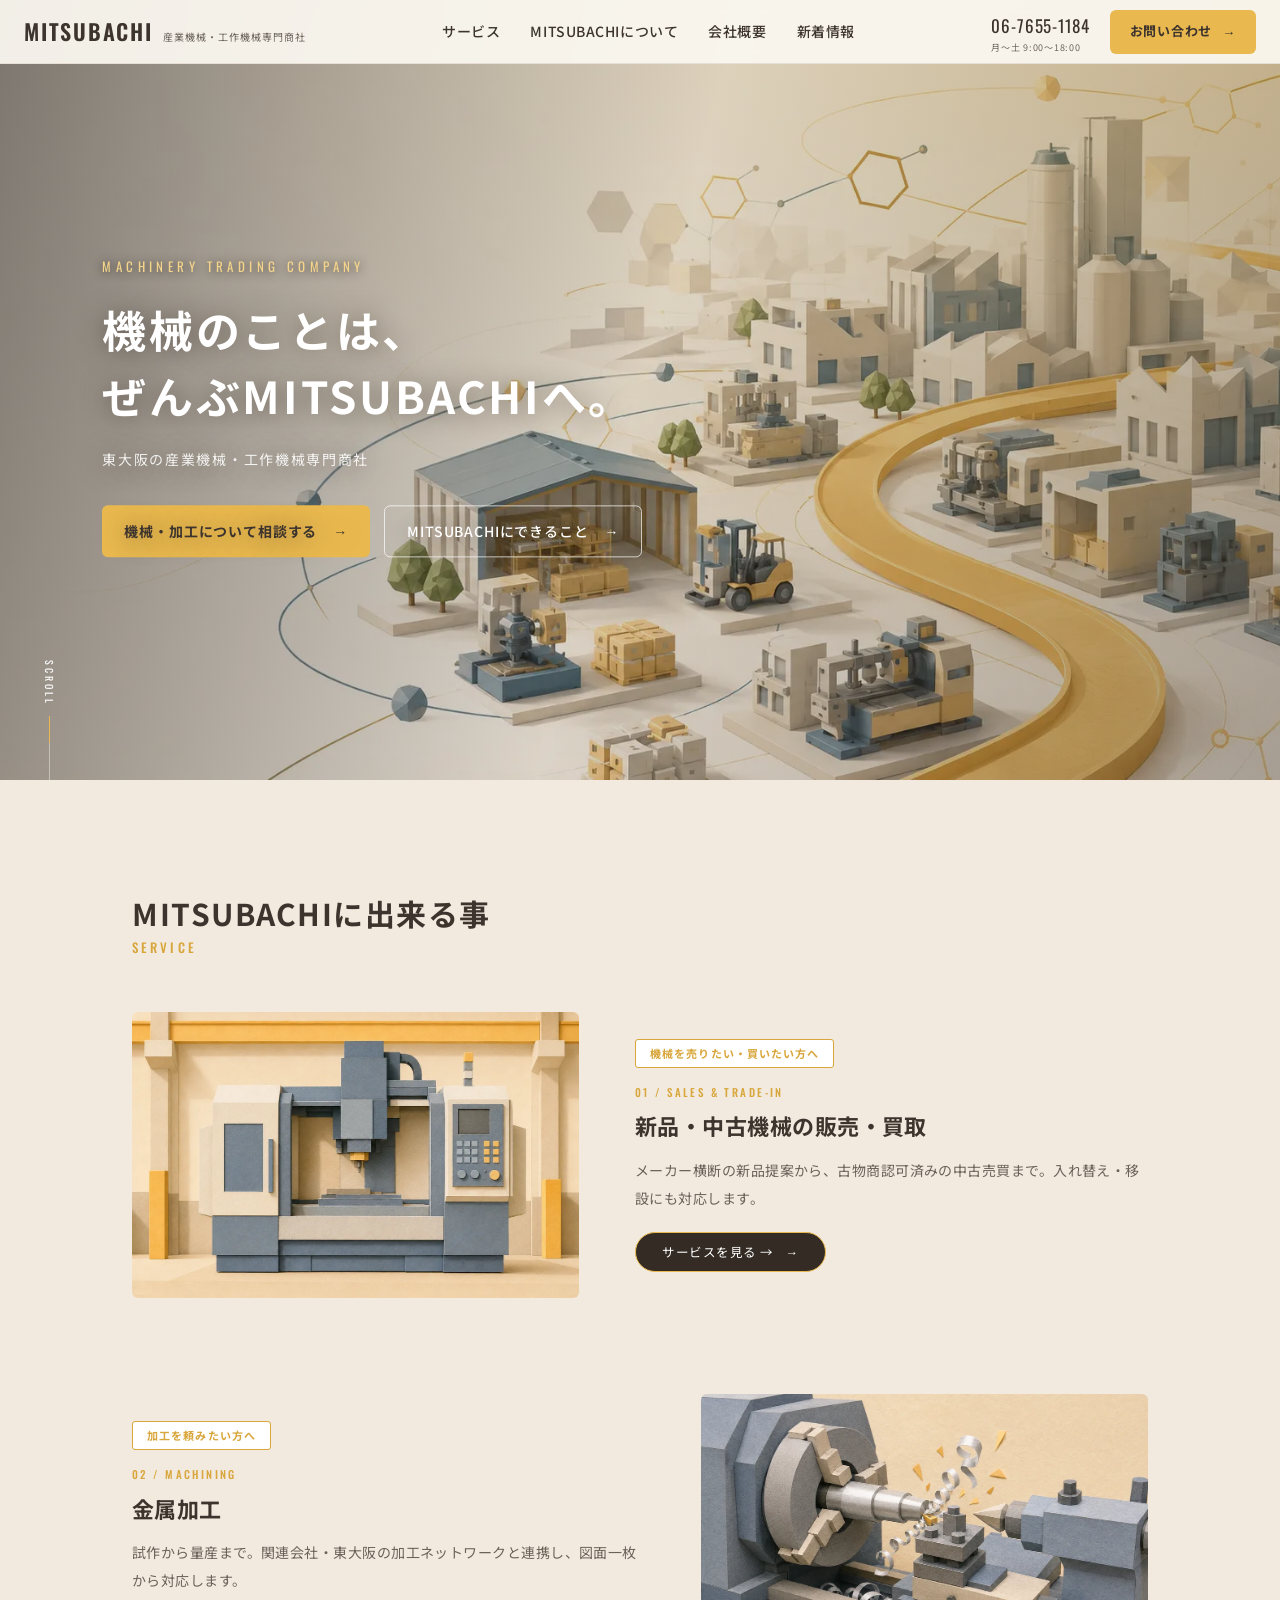
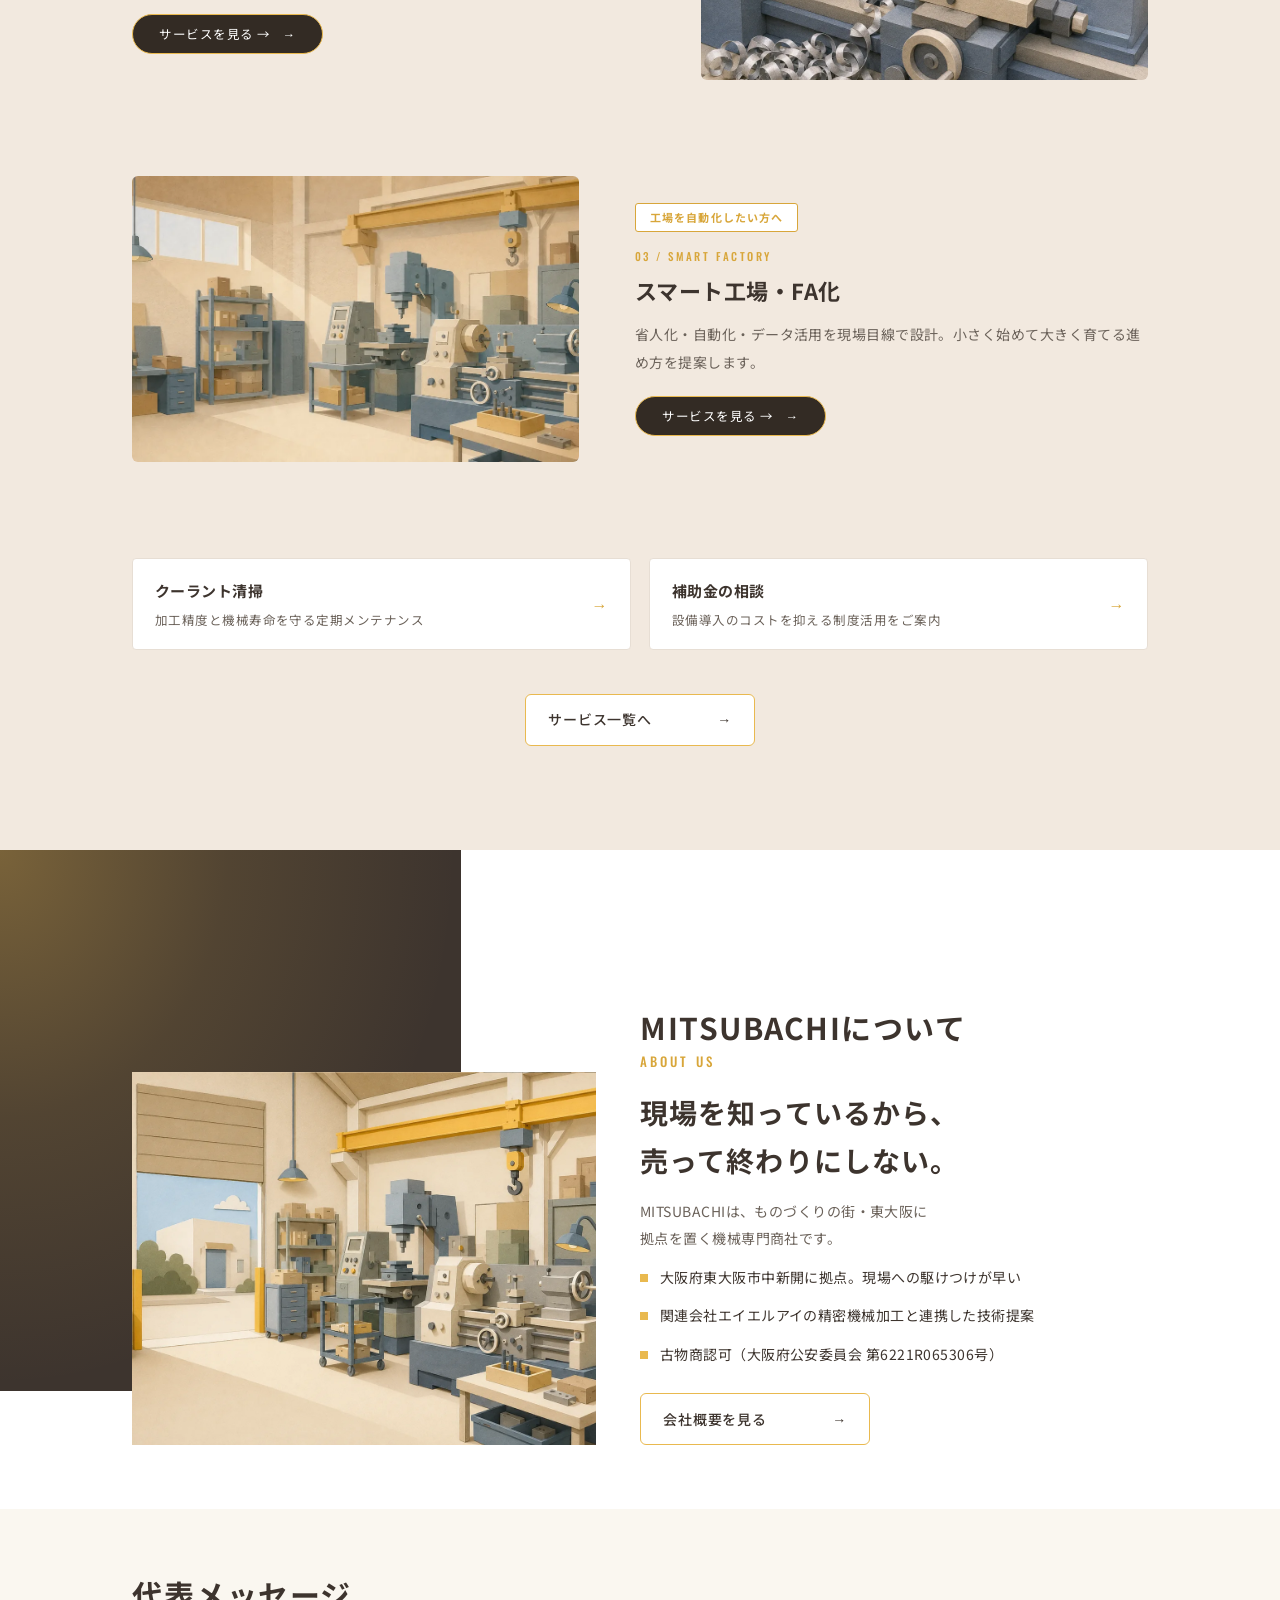
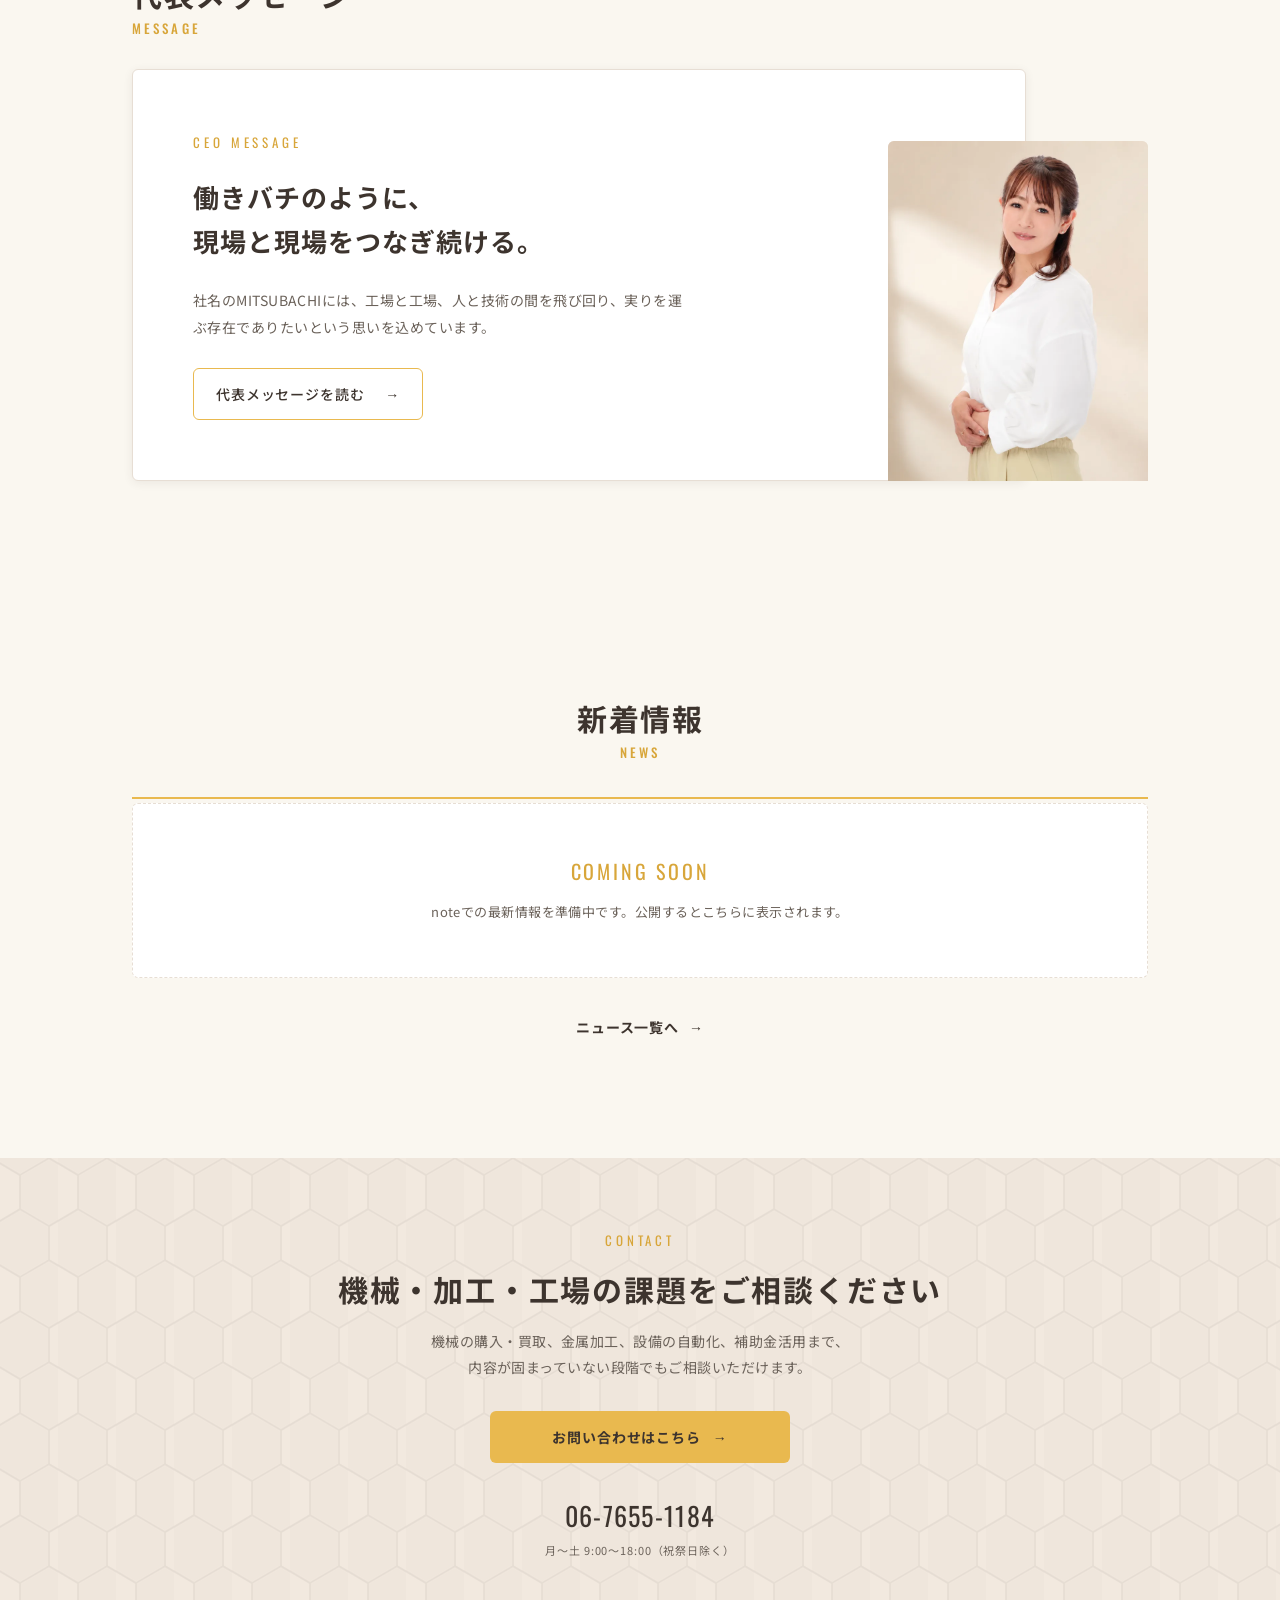
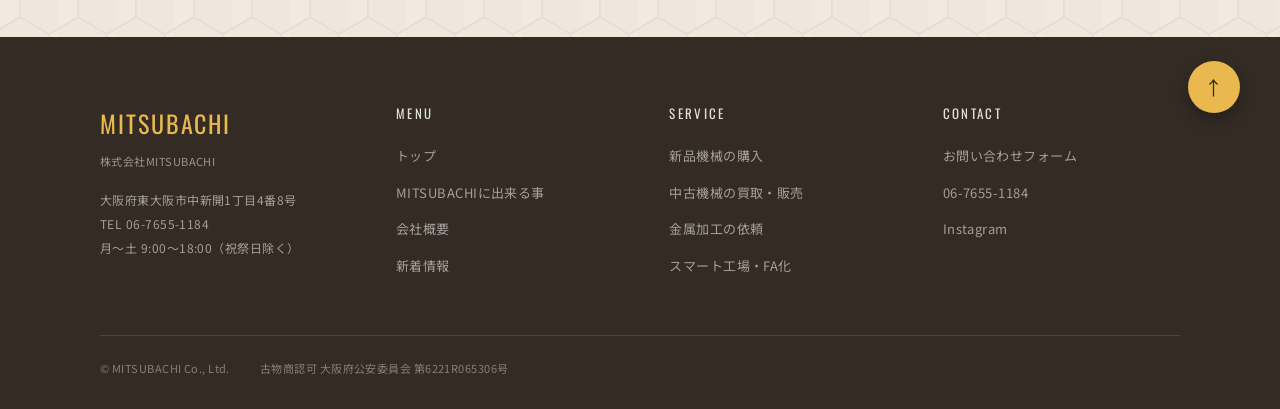
==== commit c2c3c8d3: "Add files via upload" ====
--- a/index.html
+++ b/index.html
@@ -157,7 +157,7 @@
     <a class="cb_tel" href="tel:0667551184">06-7655-1184<small>月〜土 9:00〜18:00（祝祭日除く）</small></a>
   </section>
   <footer class="footer">
-    <div class="patbg stripe"></div>
+    <a class="pagetop" href="#" aria-label="ページ上部へ戻る">↑</a>
     <div class="cols">
       <div class="flogo">
         <p class="en">MITSUBACHI</p>
--- a/css/style.css
+++ b/css/style.css
@@ -183,15 +183,14 @@
 
 /* ===== LAYOUT-010 dark CONTACT + large footer ===== */
 .dark{background:var(--dark);color:#fff;}
-.contactband{position:relative;min-height:380px;display:flex;flex-direction:column;align-items:center;justify-content:center;text-align:center;
-  background:var(--navy-deep);overflow:hidden;padding:70px 24px;}
-.contactband .patbg{position:absolute;inset:0;opacity:.32;}
-.contactband .sub{position:relative;font-family:'Oswald',sans-serif;font-size:13px;letter-spacing:.3em;color:var(--honey);margin-bottom:14px;text-transform:uppercase;}
-.contactband .big2{position:relative;font-size:30px;font-weight:700;letter-spacing:.06em;line-height:1.5;margin-bottom:16px;}
-.contactband .p{position:relative;font-size:14px;color:rgba(255,255,255,.78);margin-bottom:30px;}
+.contactband{position:relative;min-height:380px;display:flex;flex-direction:column;align-items:center;justify-content:center;text-align:center;background:var(--beige);color:var(--ink);overflow:hidden;padding:70px 24px;}
+.contactband .patbg{position:absolute;inset:0;opacity:.22;}
+.contactband .sub{position:relative;font-family:'Oswald',sans-serif;font-size:13px;letter-spacing:.3em;color:var(--honey-deep);margin-bottom:14px;text-transform:uppercase;}
+.contactband .big2{position:relative;font-size:30px;font-weight:700;letter-spacing:.06em;line-height:1.5;margin-bottom:16px;color:var(--navy);}
+.contactband .p{position:relative;font-size:14px;color:var(--muted);margin-bottom:30px;}
 .contactband .btn{position:relative;min-width:300px;justify-content:center;gap:12px;}
-.cb_tel{position:relative;margin-top:22px;display:inline-flex;flex-direction:column;align-items:center;padding:6px 16px;font-family:'Oswald',sans-serif;font-size:26px;letter-spacing:.05em;color:#fff;}
-.cb_tel small{font-family:'Noto Sans JP',sans-serif;font-size:11px;color:rgba(255,255,255,.6);letter-spacing:.08em;}
+.cb_tel{position:relative;margin-top:22px;display:inline-flex;flex-direction:column;align-items:center;padding:6px 16px;font-family:'Oswald',sans-serif;font-size:26px;letter-spacing:.05em;color:var(--navy);}
+.cb_tel small{font-family:'Noto Sans JP',sans-serif;font-size:11px;color:var(--muted);letter-spacing:.08em;}
 .footer{padding:64px 40px 30px;}
 .footer .cols{max-width:var(--maxw);margin:0 auto;display:grid;grid-template-columns:260px repeat(3,1fr);gap:36px;}
 .footer .flogo .en{font-family:'Oswald',sans-serif;font-size:24px;letter-spacing:.08em;color:var(--honey);}
@@ -380,3 +379,11 @@
 .cside .scard.navy{position:relative;overflow:hidden;}
 .cside .scard.navy .patbg{position:absolute;inset:0;opacity:.28;pointer-events:none;}
 .cside .scard.navy>*:not(.patbg){position:relative;}
+
+/* CONTACT band light-bg pattern override (navy checker, traced from PATTERN-004) */
+.contactband .patbg.bee{background-image:url("[data-uri]");background-size:58px 102px;background-repeat:repeat;}
+
+/* Footer back-to-top button */
+.footer .pagetop{position:absolute;top:24px;right:40px;width:52px;height:52px;border-radius:50%;background:var(--honey);color:var(--navy-deep);display:flex;align-items:center;justify-content:center;font-size:19px;box-shadow:0 6px 16px rgba(0,0,0,.28);transition:background .2s,transform .2s;text-decoration:none;}
+.footer .pagetop:hover{background:var(--honey-deep);transform:translateY(-3px);}
+@media(max-width:768px){.footer .pagetop{top:16px;right:16px;width:42px;height:42px;font-size:16px;}}
